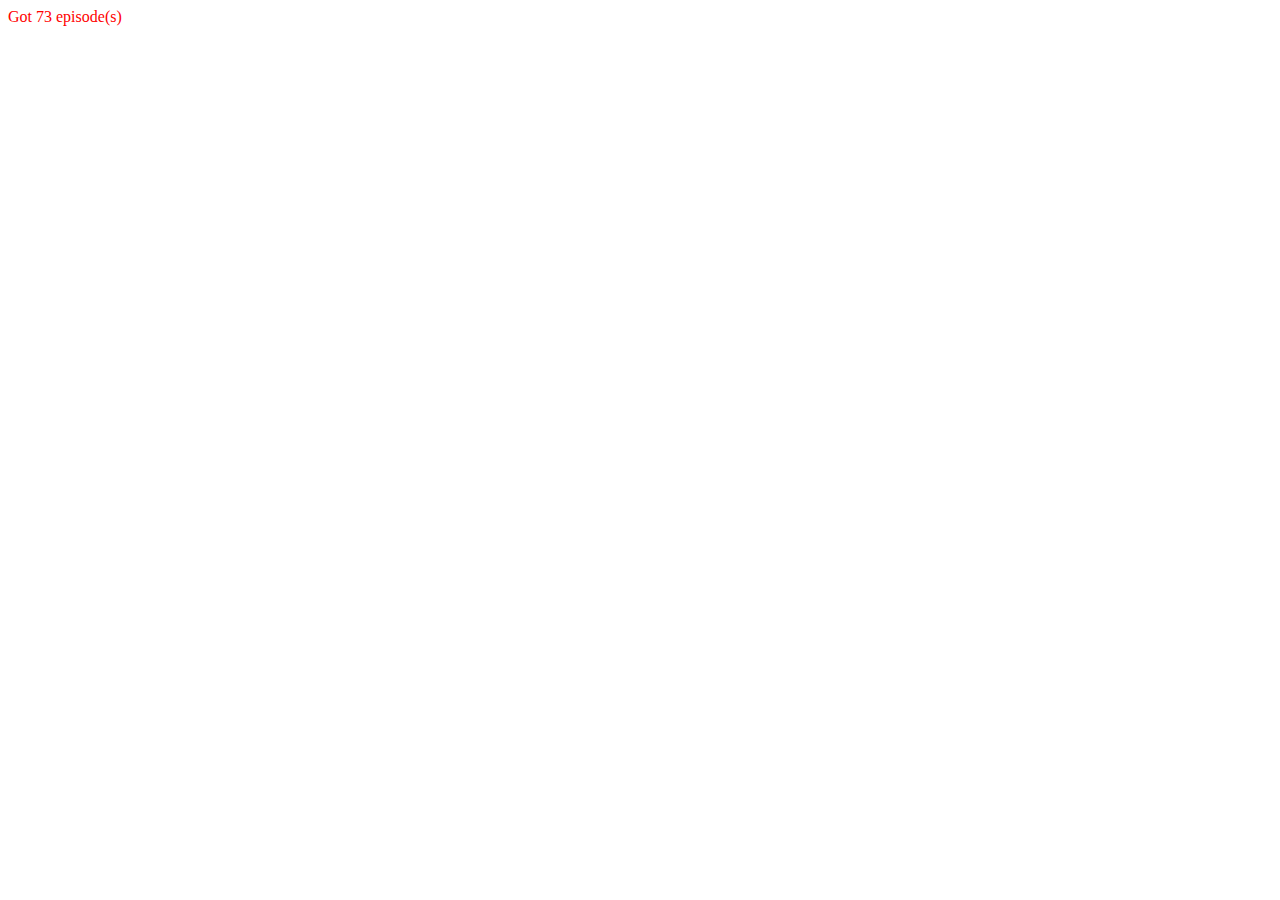
==== index.html @ edad7543 "Initial commit" ====
<!DOCTYPE html>
<html lang="en">
  <head>
    <meta charset="UTF-8" />
    <meta name="viewport" content="width=device-width, initial-scale=1.0" />
    <title>TV Show Project | My Name (My GitHub username)</title>
    <link href="style.css" rel="stylesheet" />
    <link rel="icon" href="/favicon.ico" type="image/x-icon" />
  </head>

  <body>
    <div id="root">
    </div>

    <!-- Loads a provided function called getAllEpisodes() which returns all episodes -->
    <script src="episodes.js"></script>

    <!-- Loads YOUR javascript code -->
    <script src="script.js"></script>
  </body>
</html>
---- style.css ----
#root {
  color: red;
}
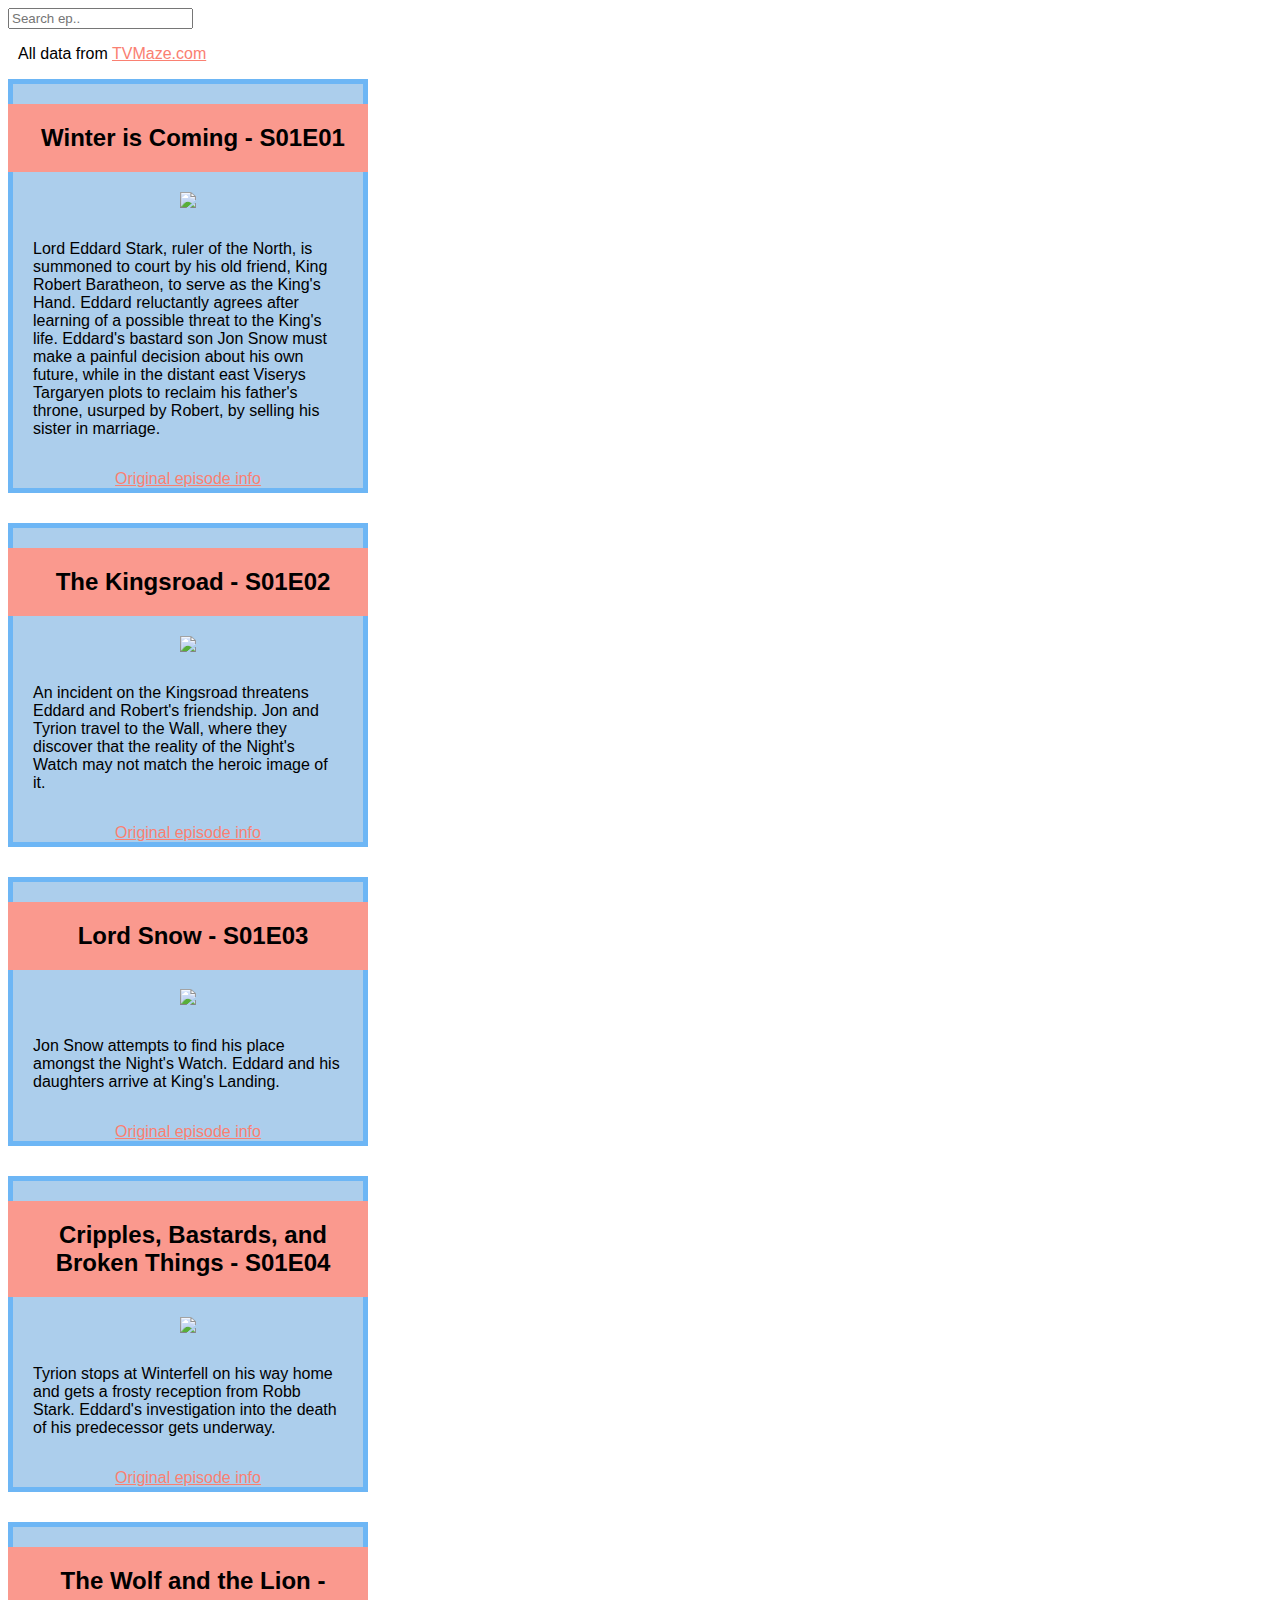
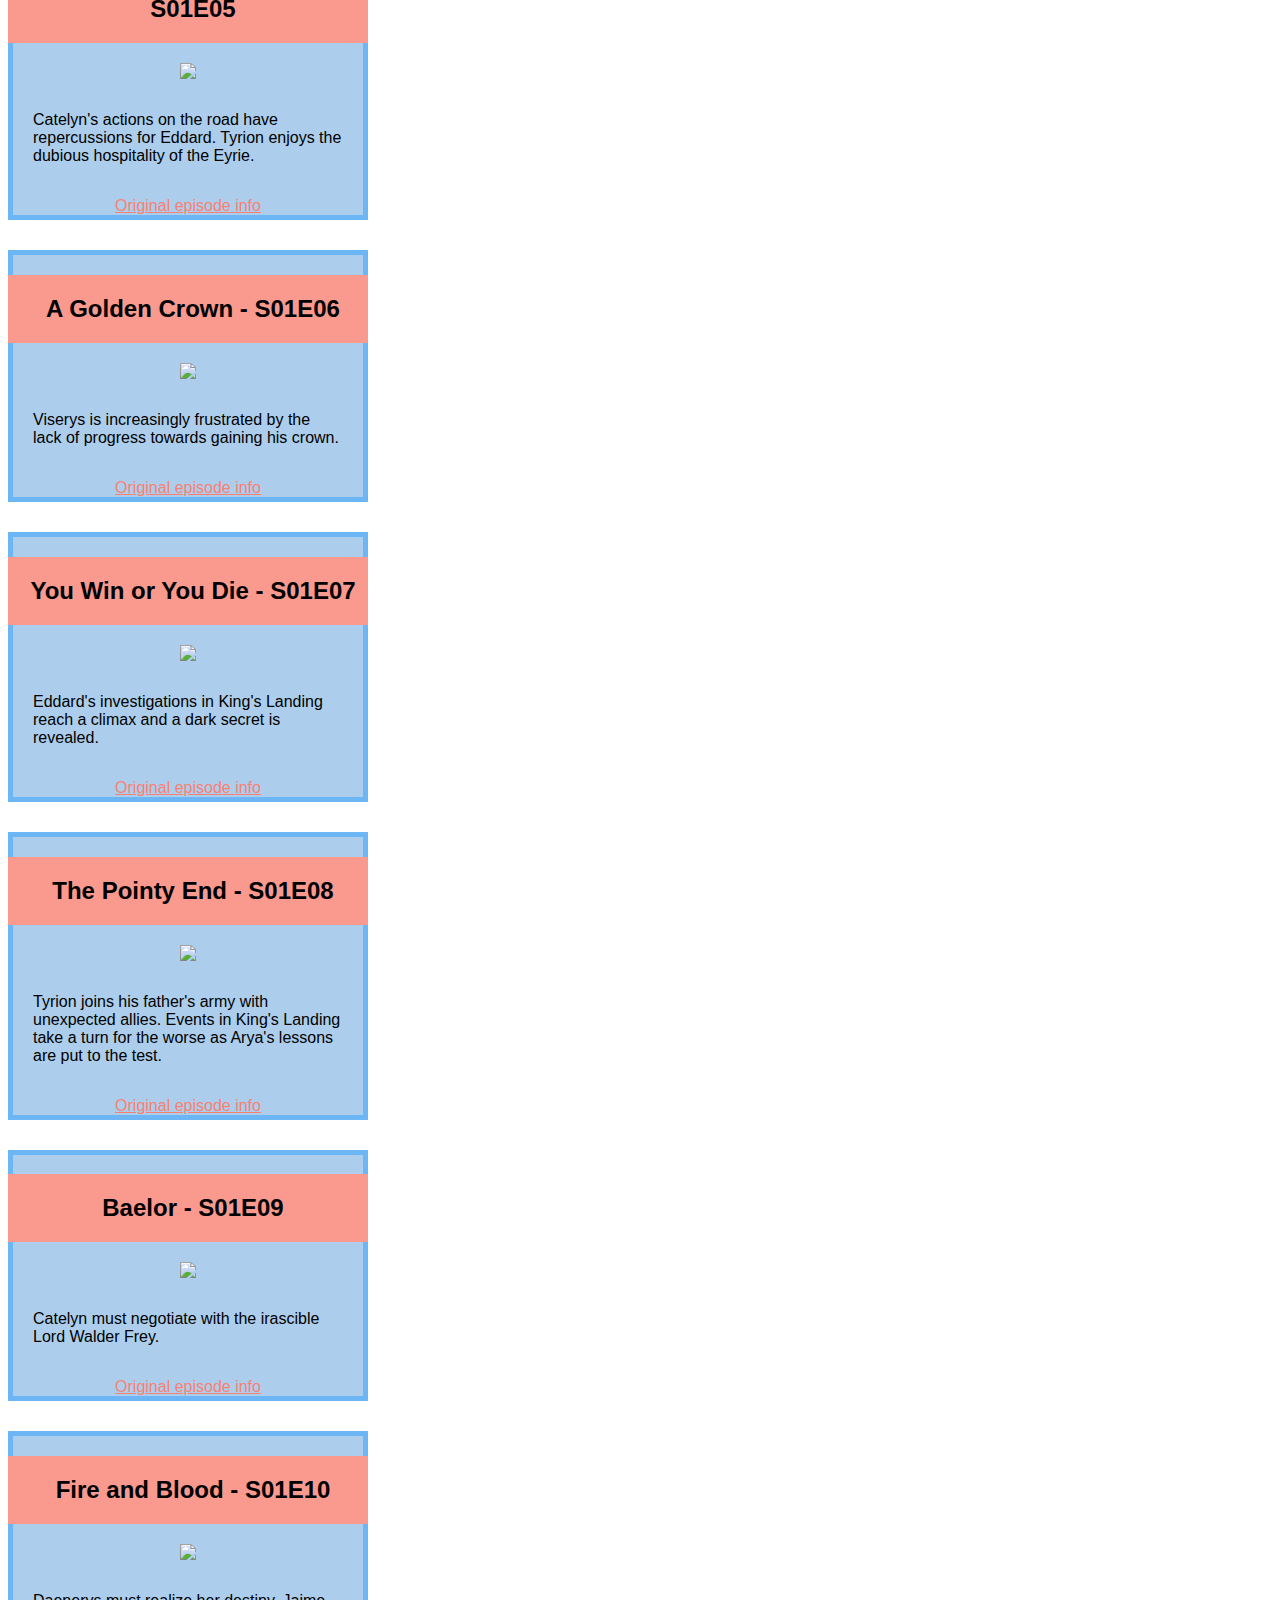
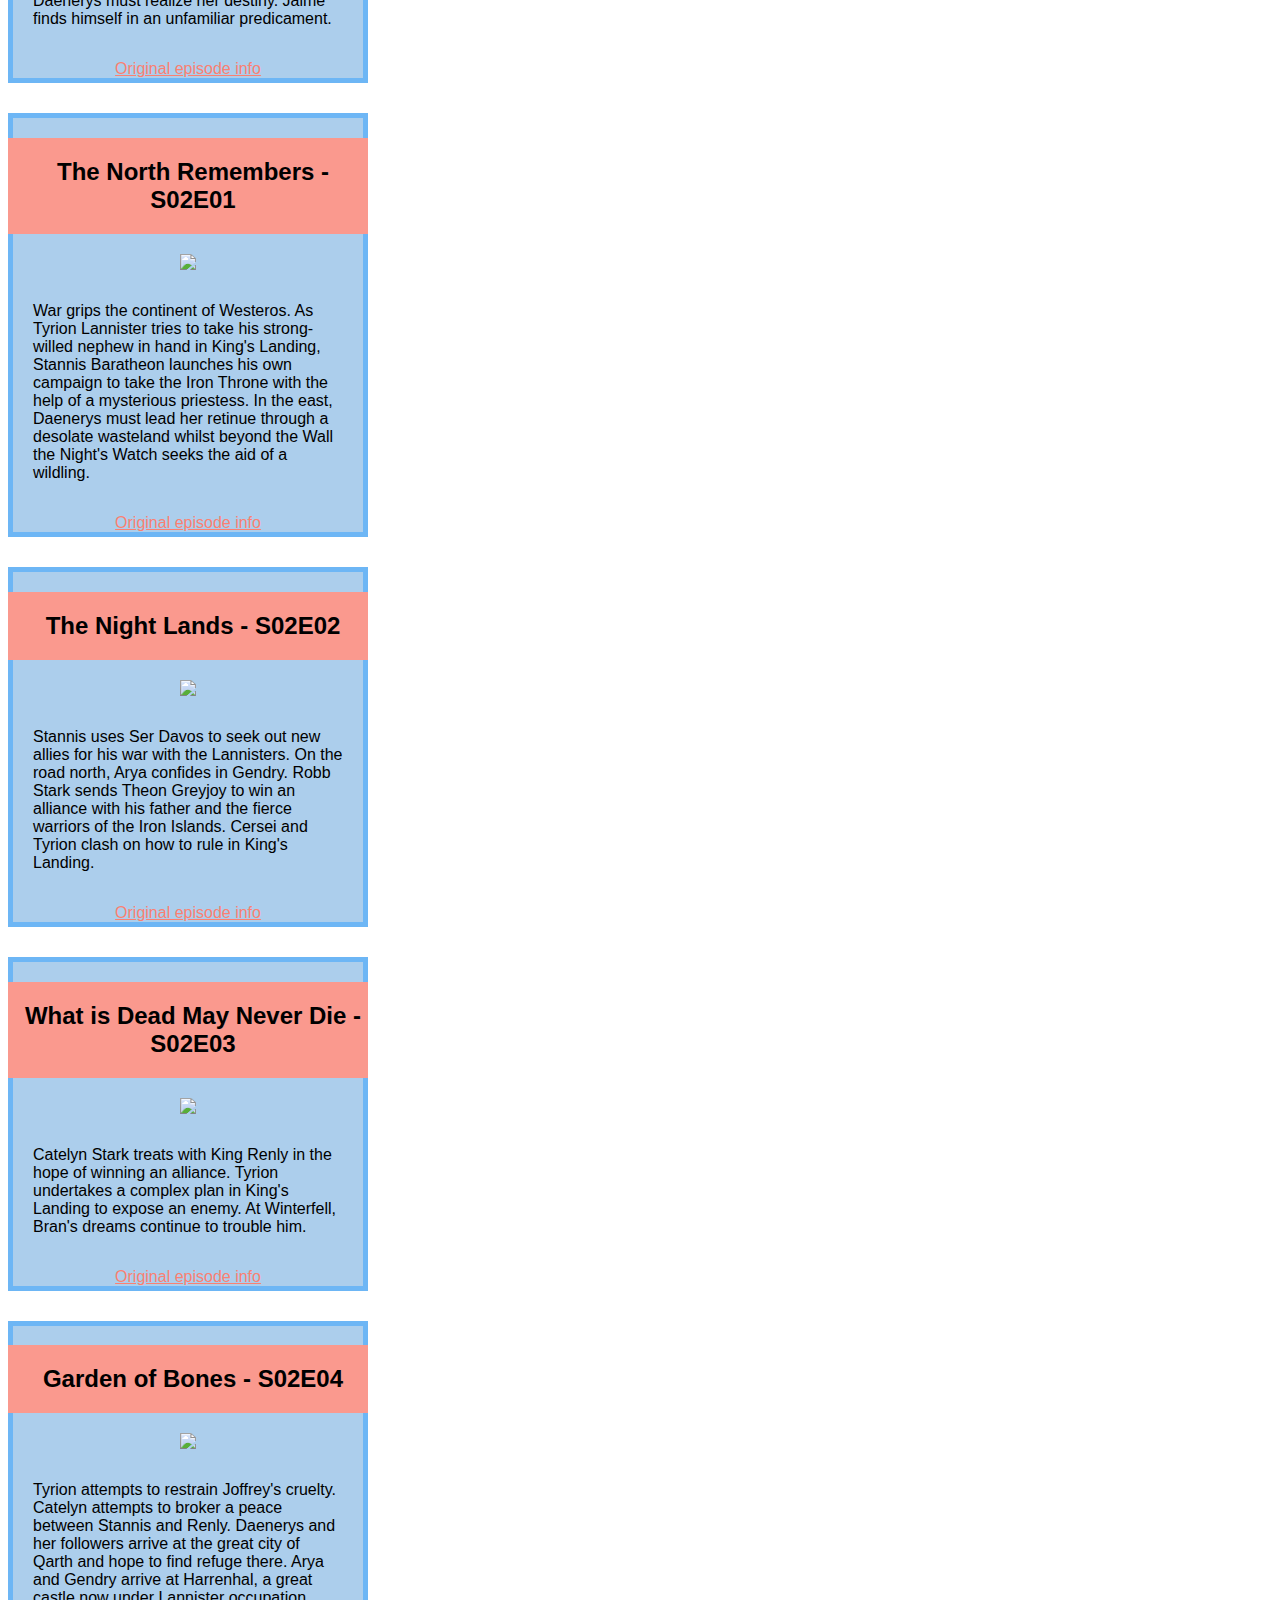
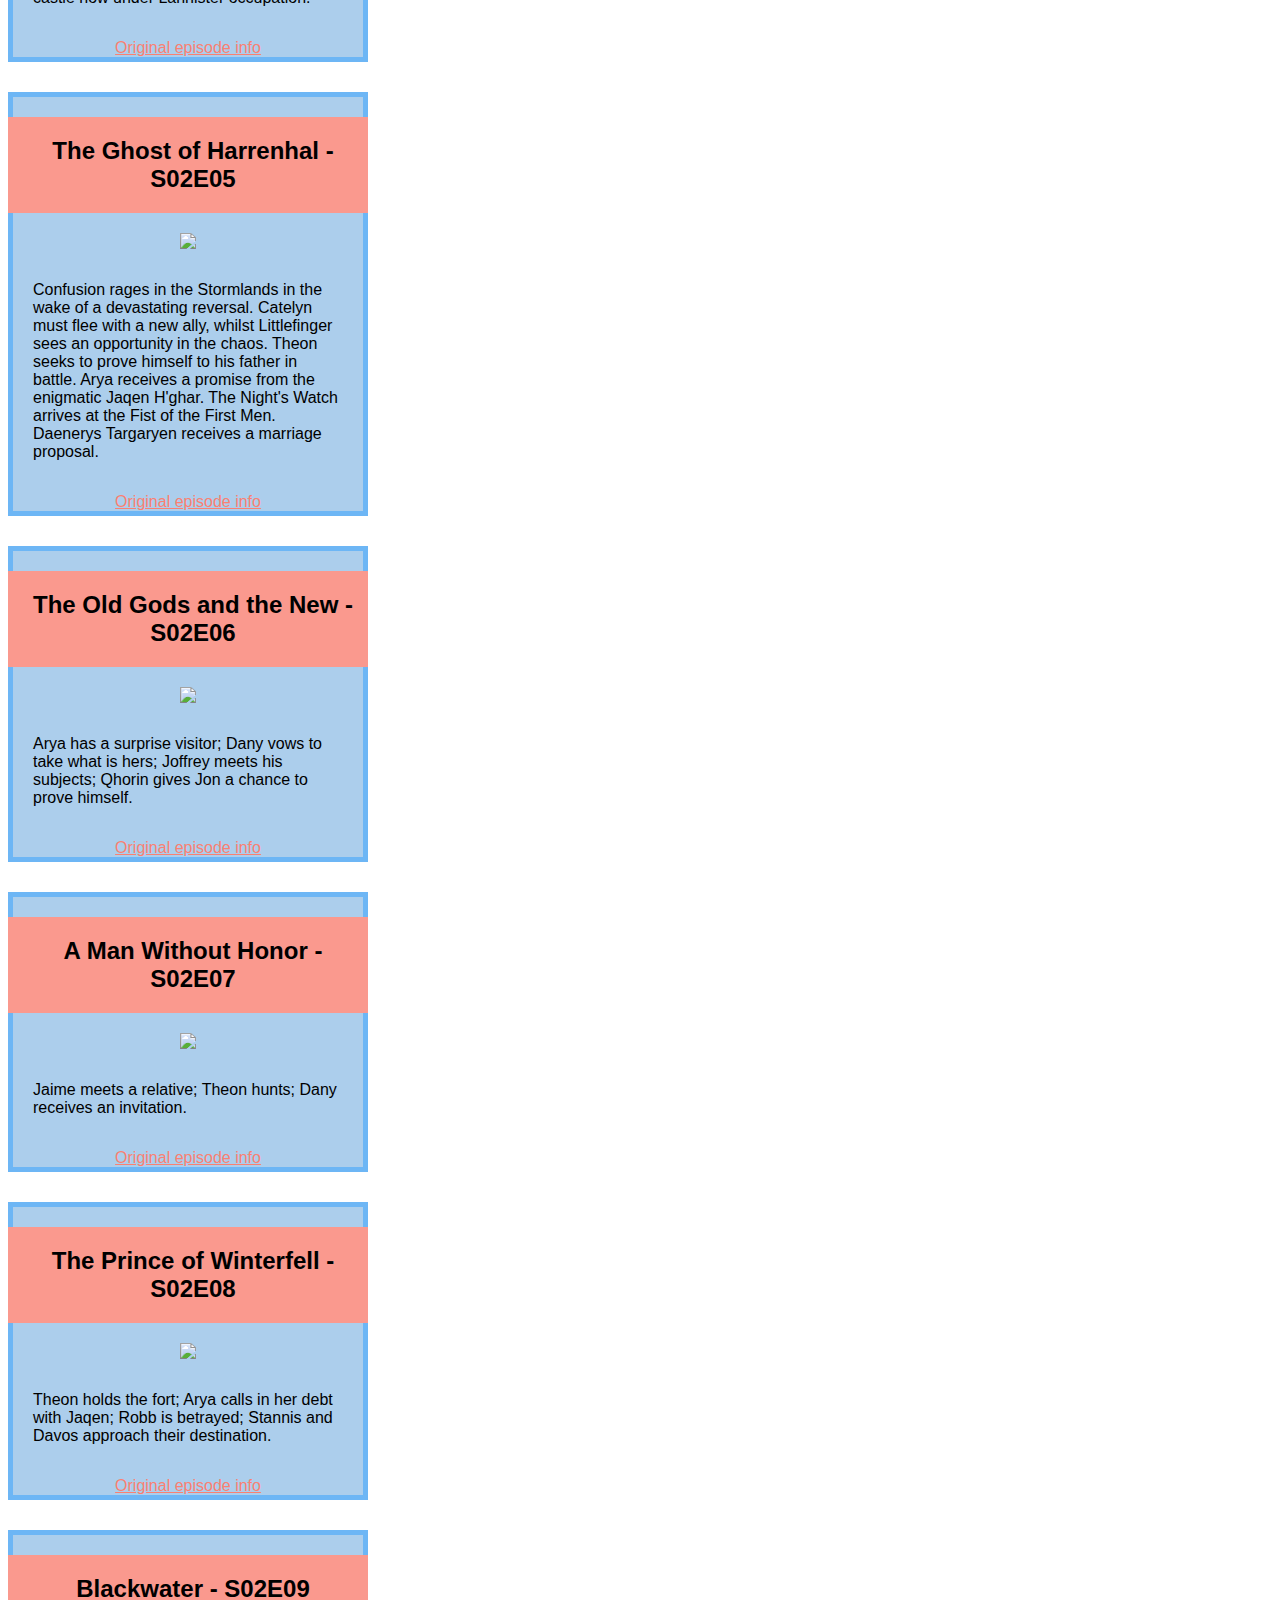
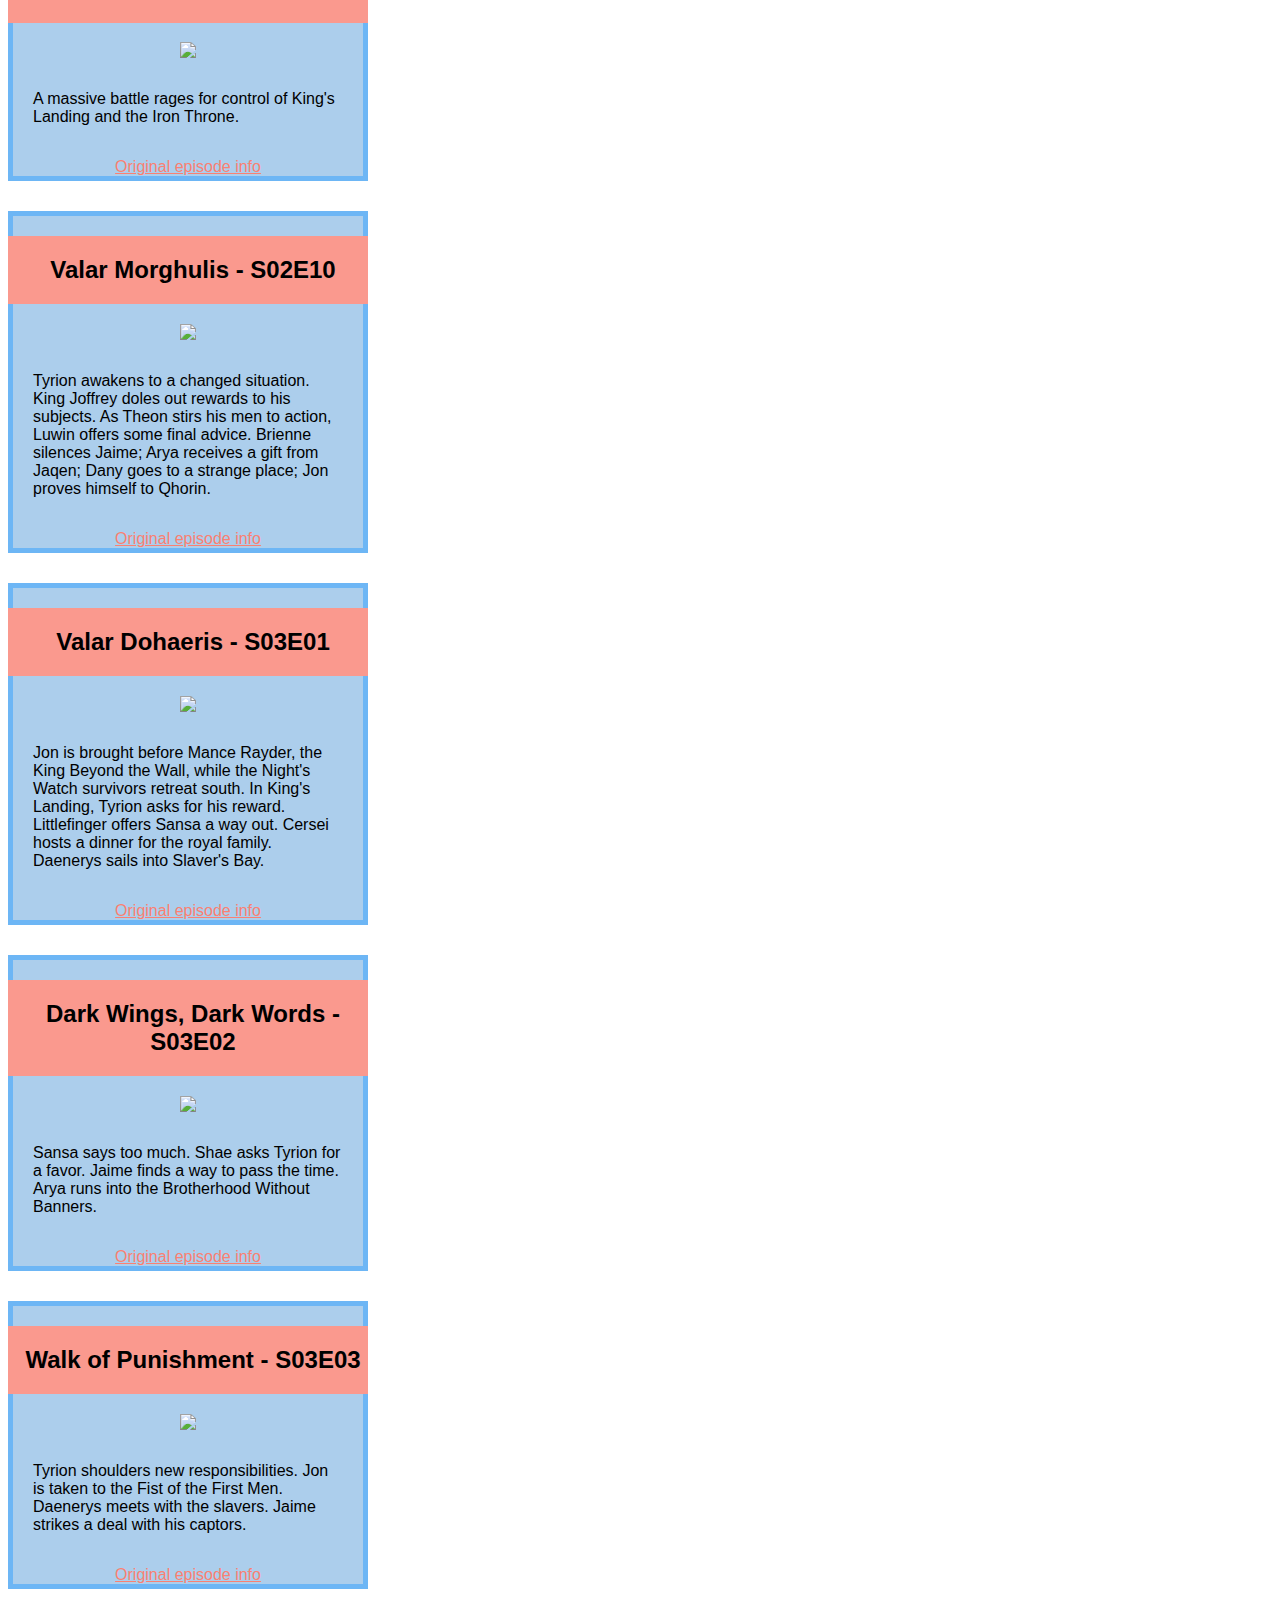
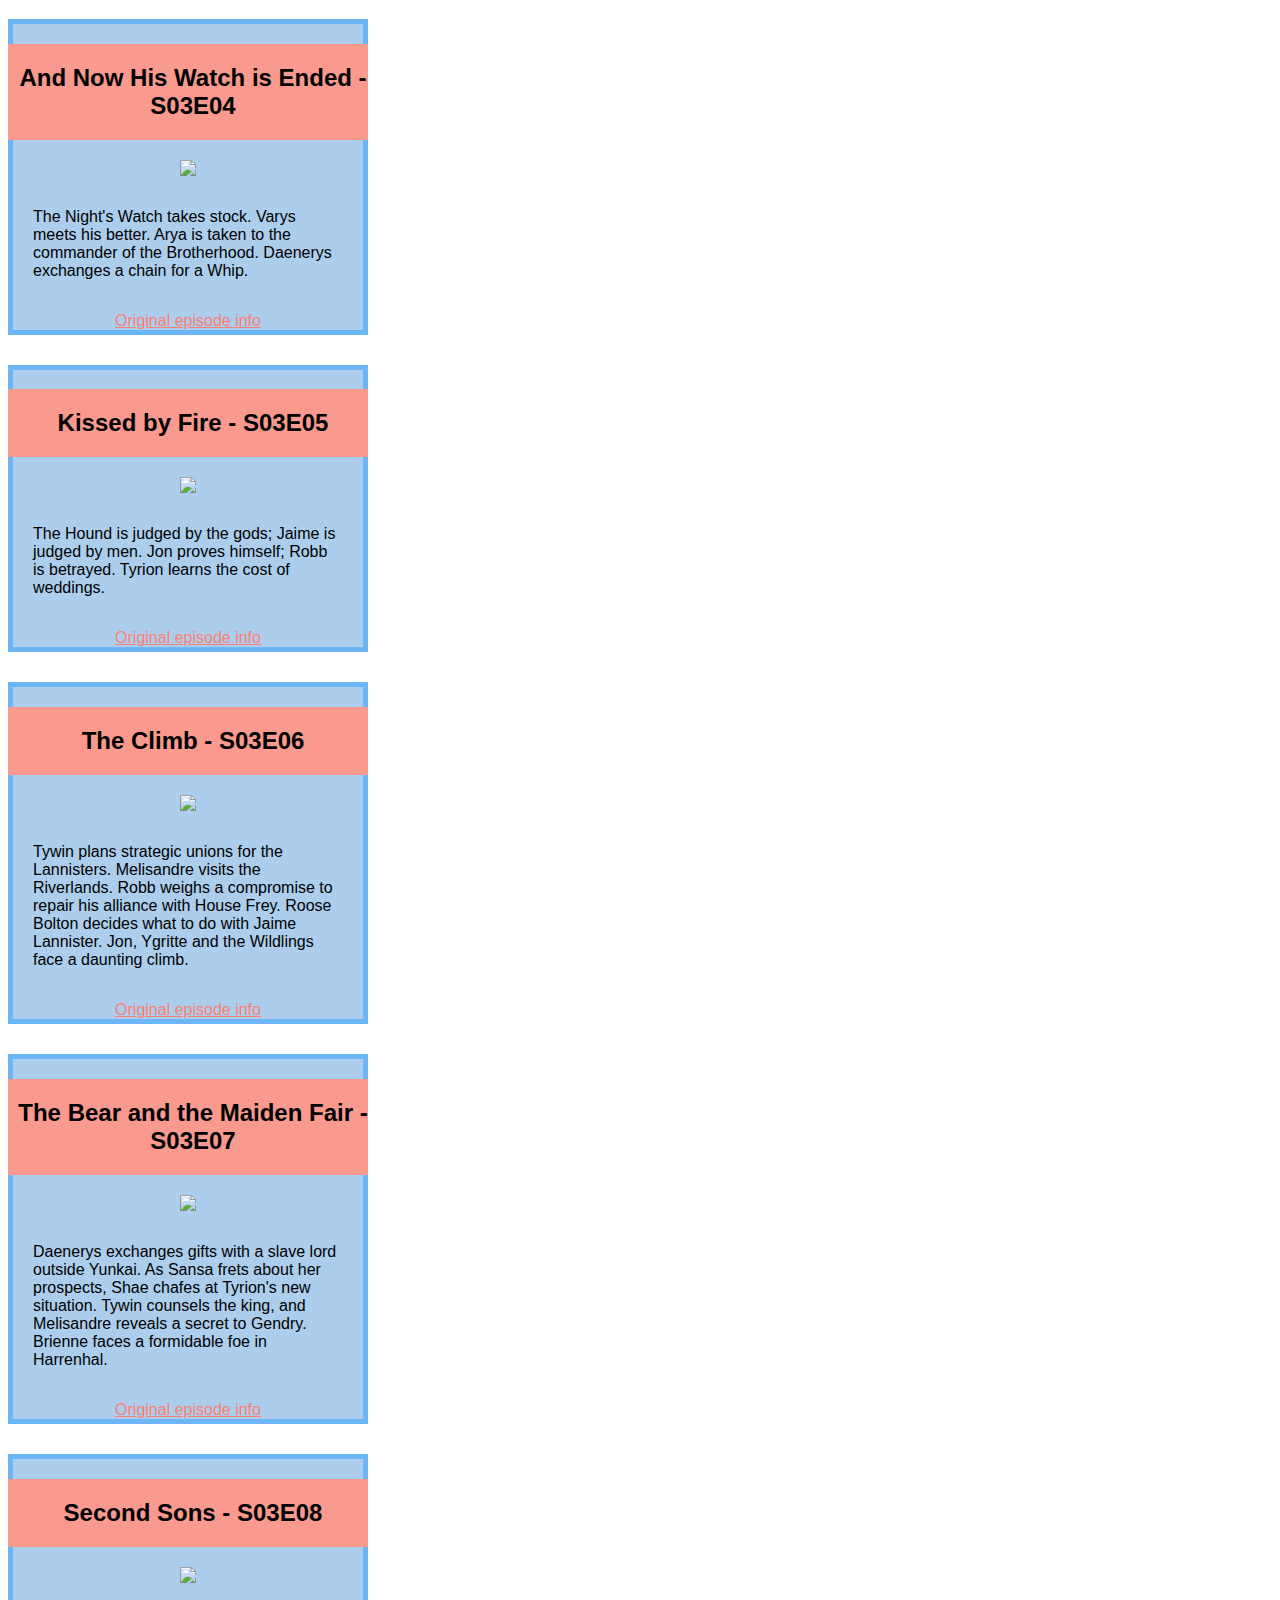
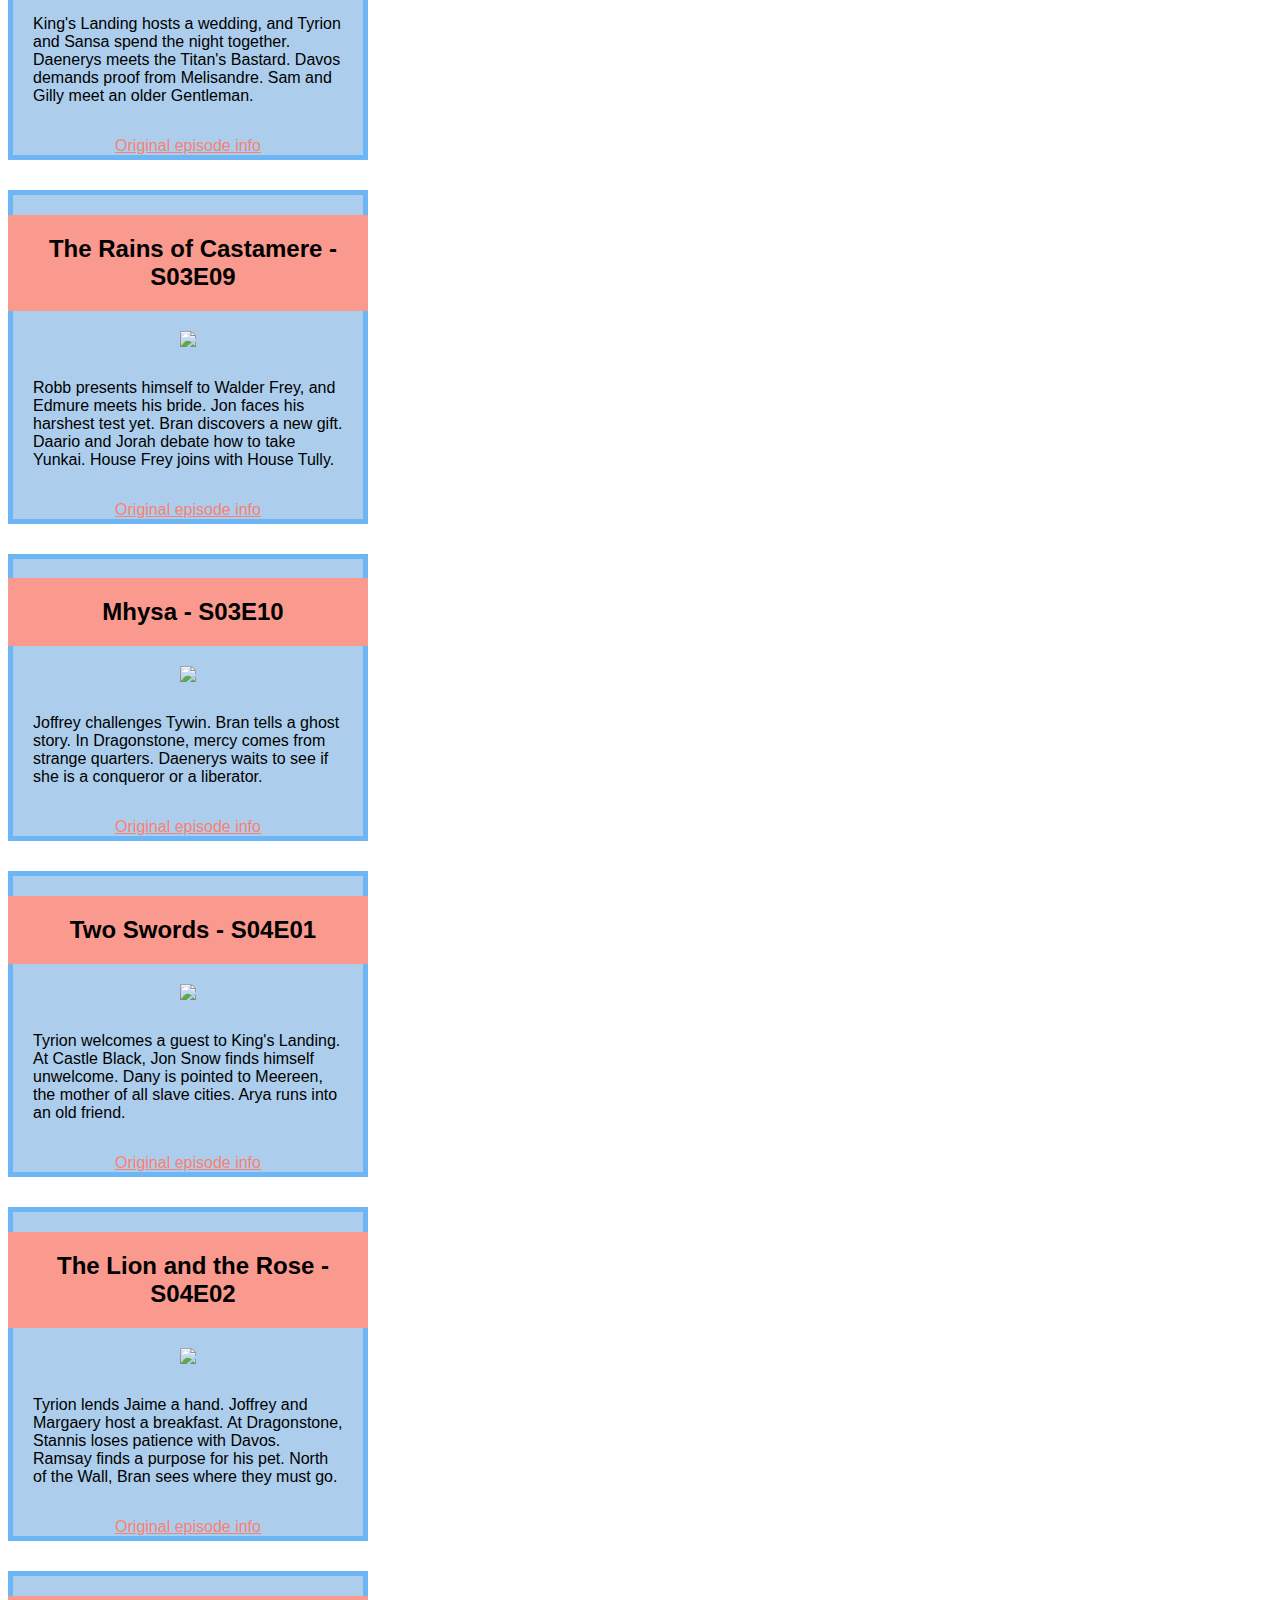
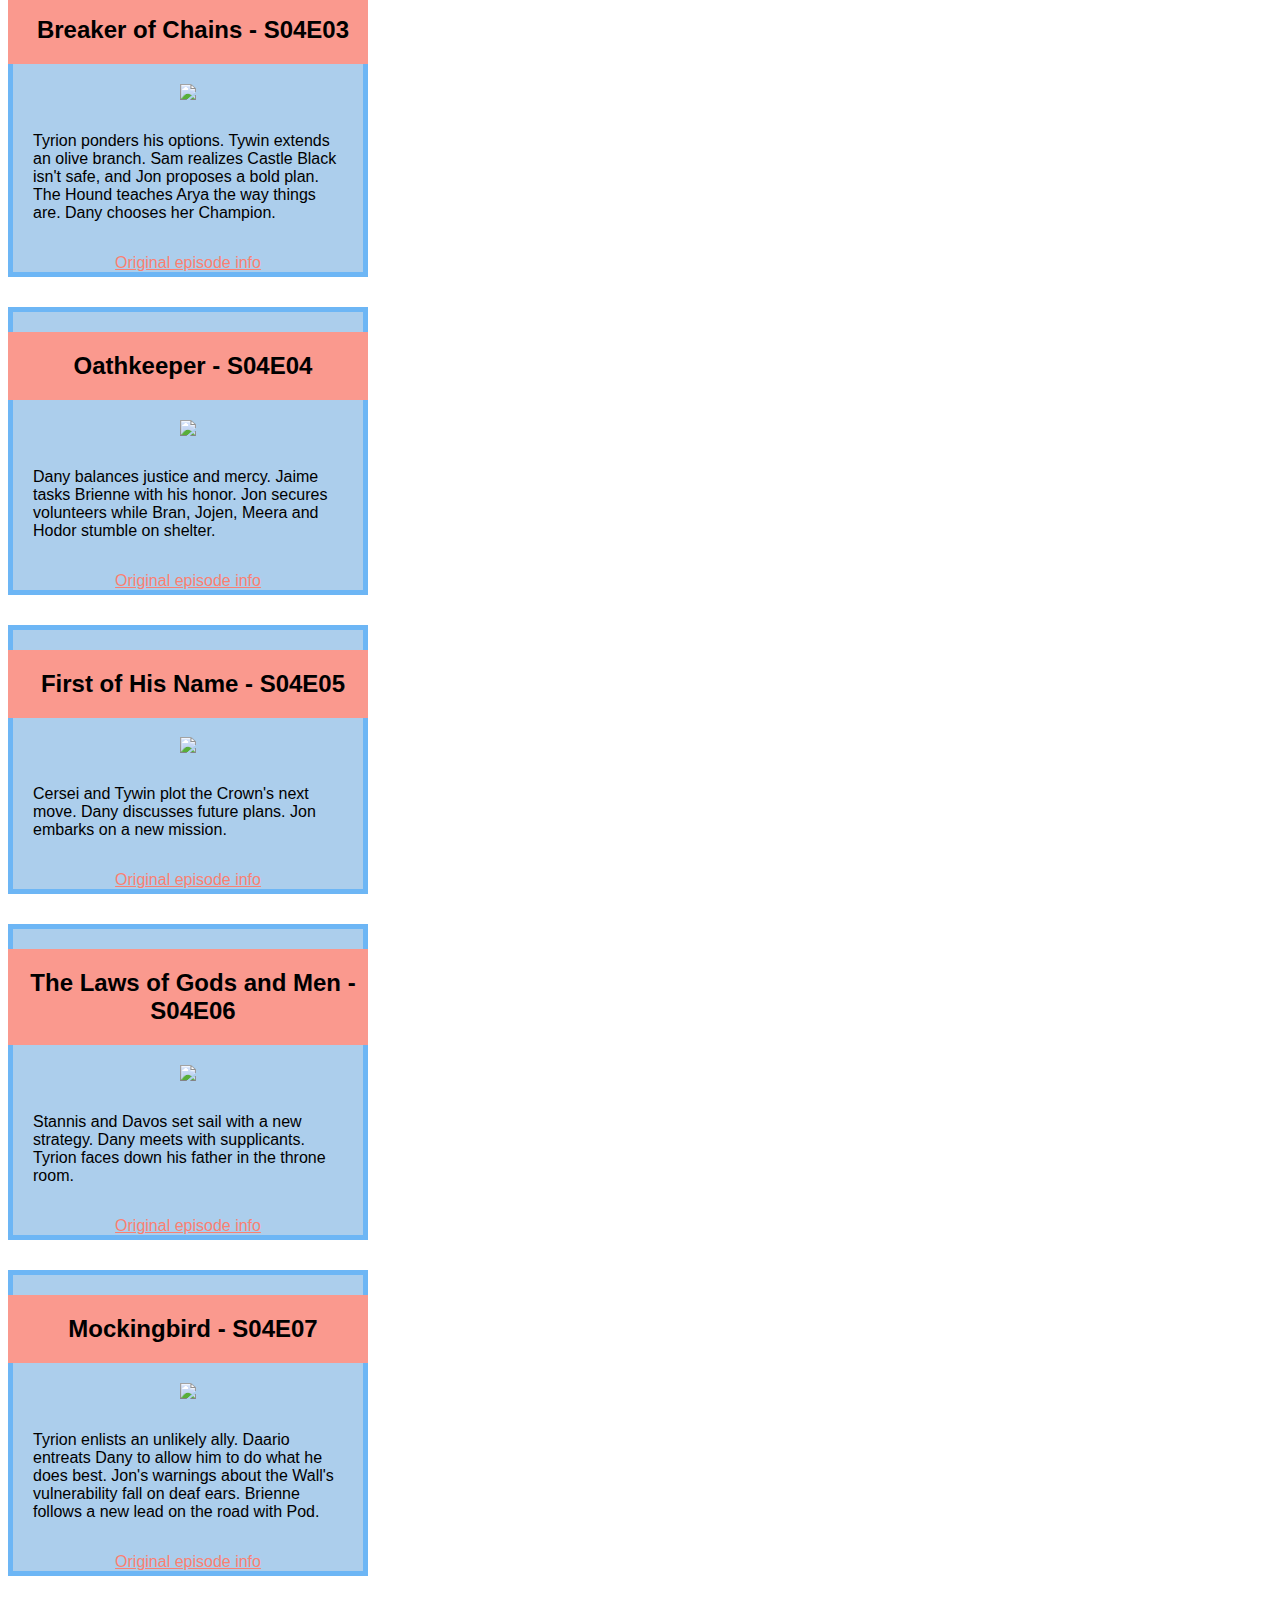
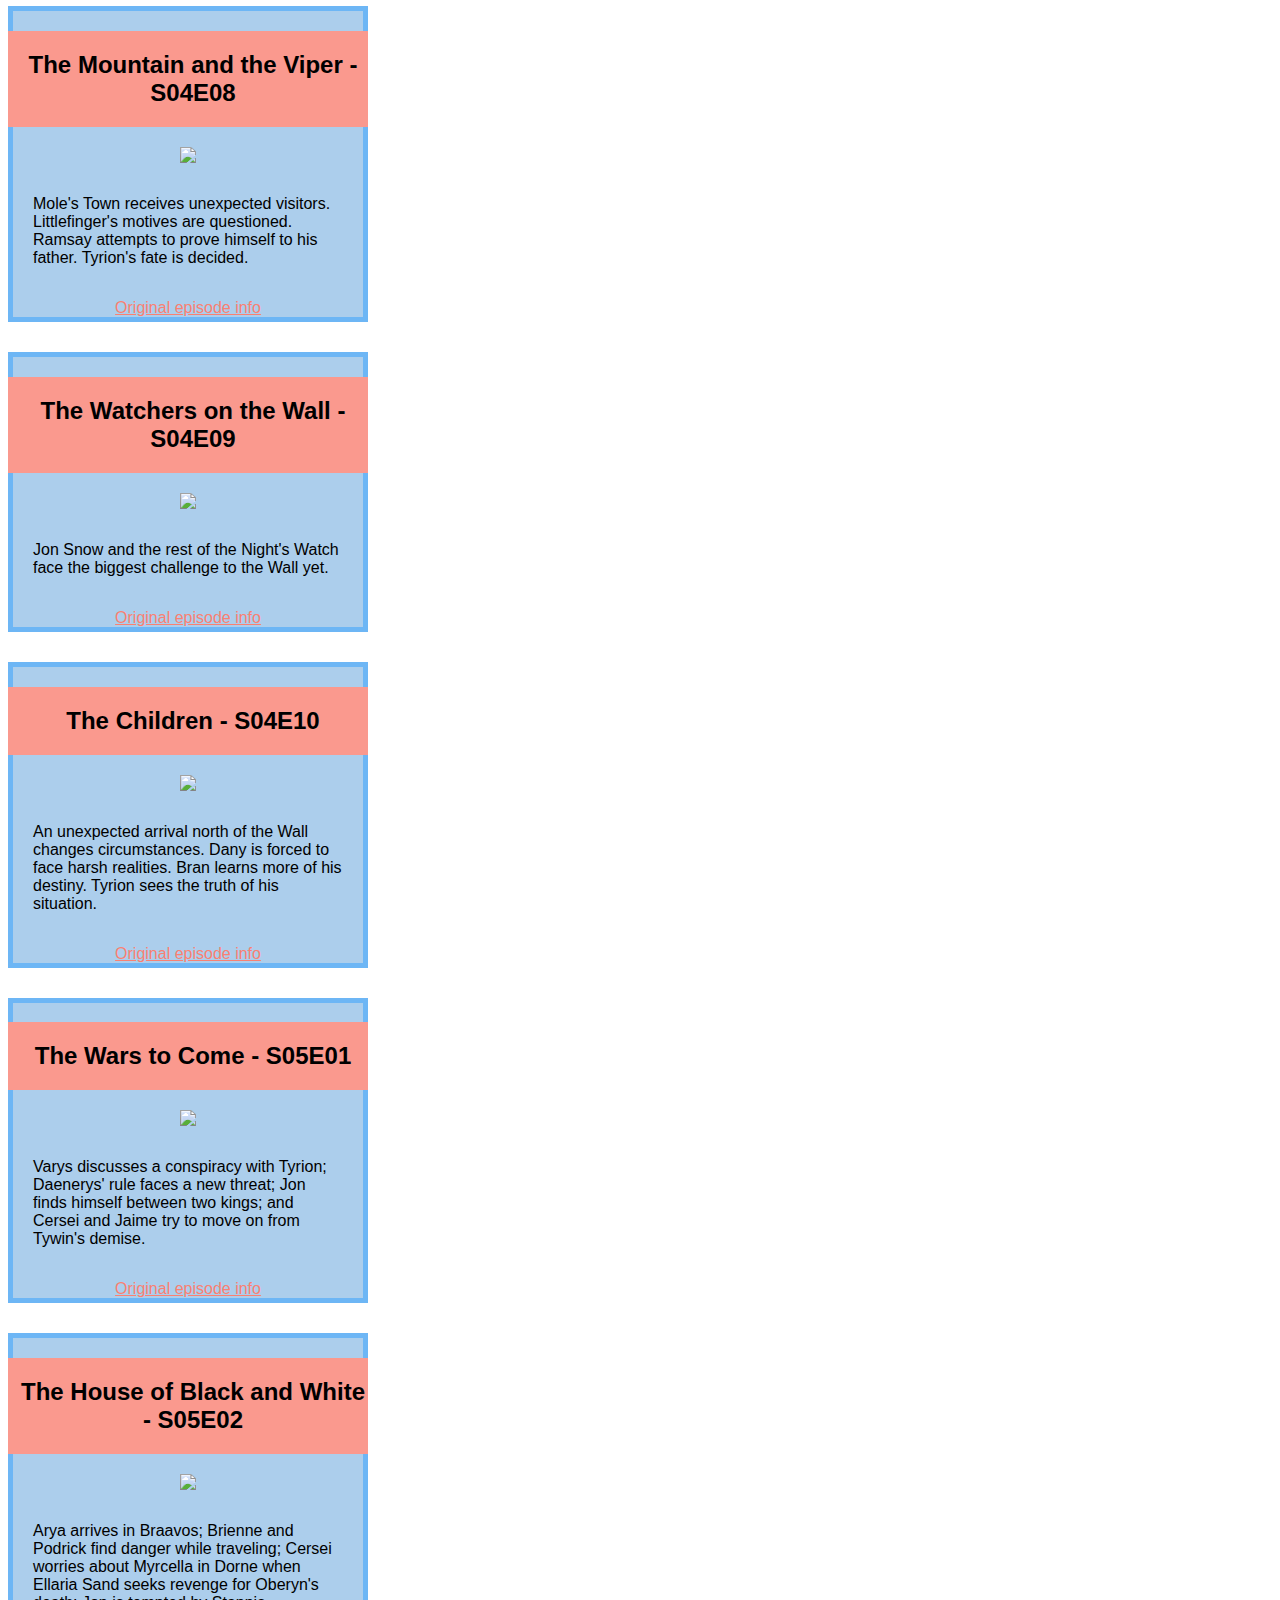
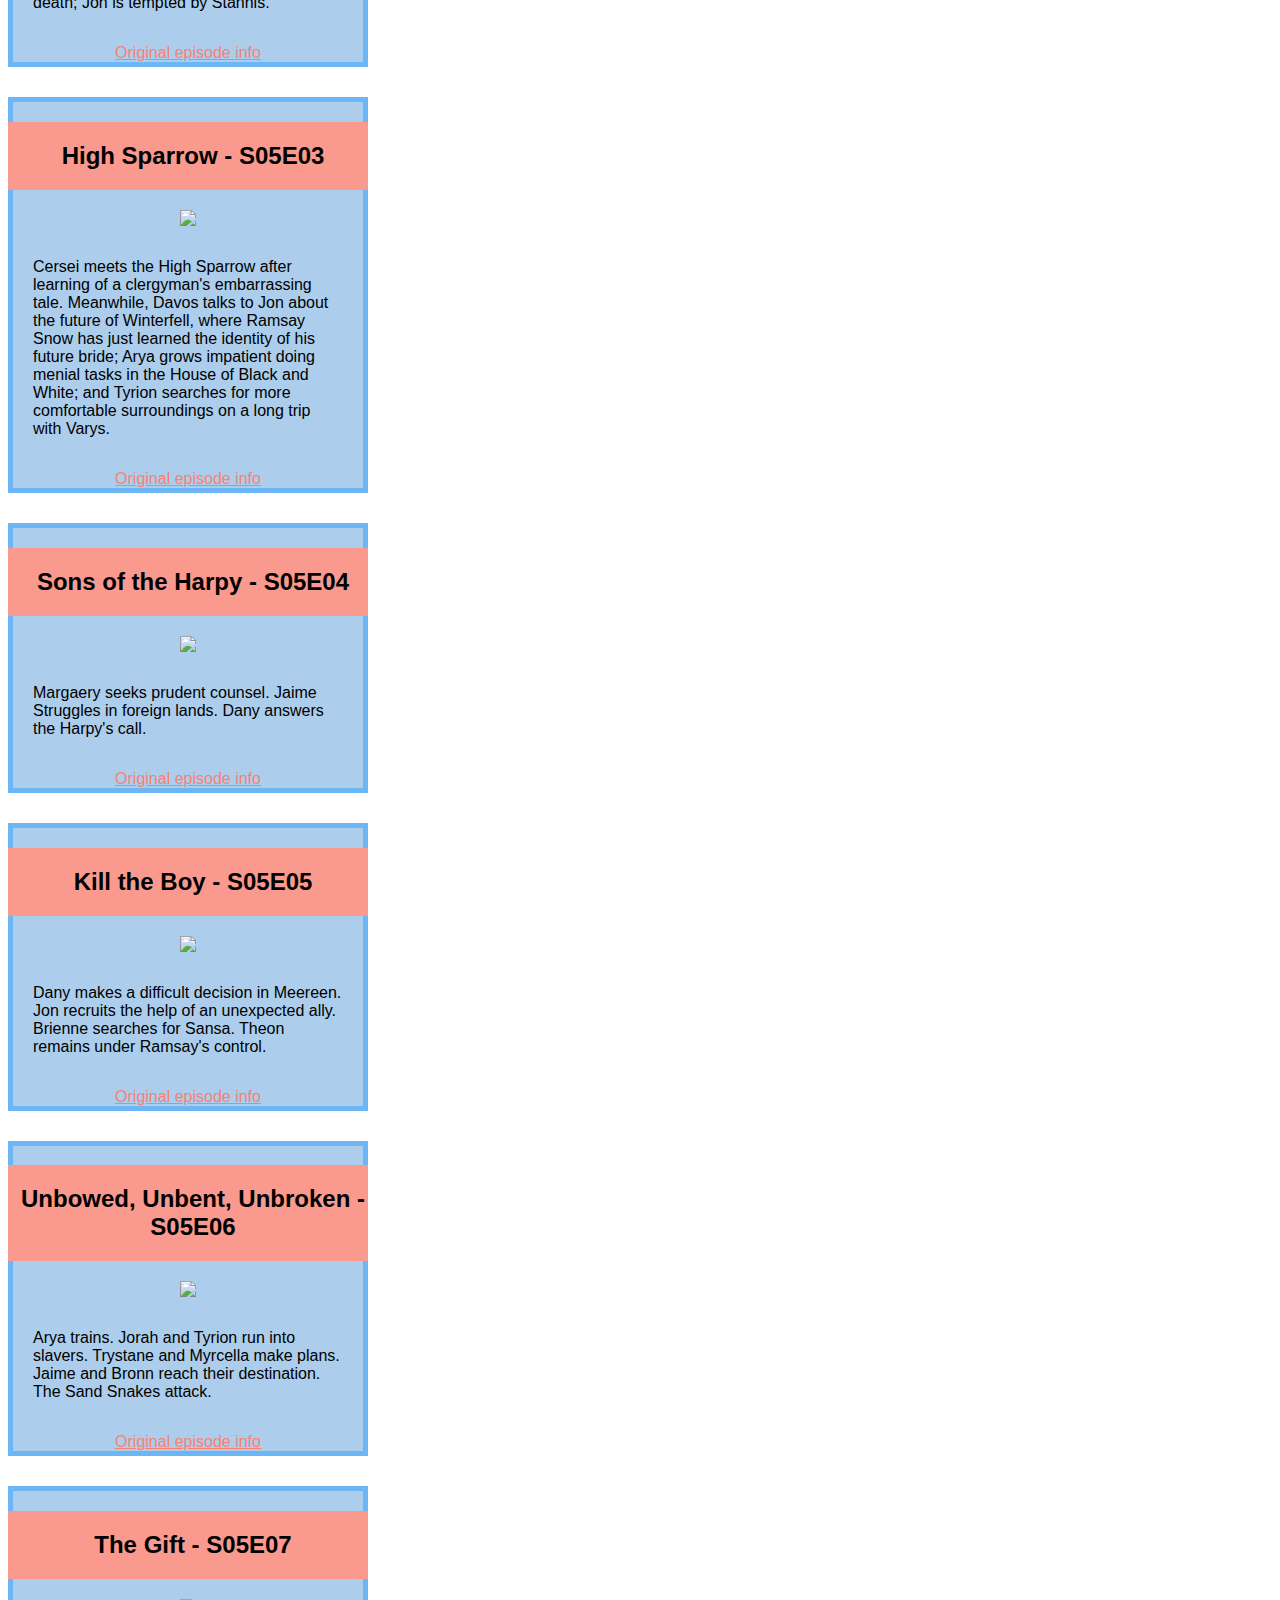
==== commit 2cbd2780: "Level 200 finished in indexCopy.html & scriptCopy.js files. Refactoring needed" ====
--- a/index.html
+++ b/index.html
@@ -3,14 +3,24 @@
   <head>
     <meta charset="UTF-8" />
     <meta name="viewport" content="width=device-width, initial-scale=1.0" />
-    <title>TV Show Project | My Name (My GitHub username)</title>
+    <title>TV Show Project | Maha Malik (maham511)</title>
     <link href="style.css" rel="stylesheet" />
     <link rel="icon" href="/favicon.ico" type="image/x-icon" />
   </head>
 
   <body>
+    <input
+      id="searchbar2"
+      onkeyup="search_ep()"
+      type="text"
+      name="search"
+      placeholder="Search ep.."
+    />
+   
     <div id="root">
     </div>
+
+    <p>All data from <a href="https://tvmaze.com/" target="_blank" rel="noopener noreferrer">TVMaze.com</a></p>
 
     <!-- Loads a provided function called getAllEpisodes() which returns all episodes -->
     <script src="episodes.js"></script>
--- a/style.css
+++ b/style.css
@@ -1,3 +1,41 @@
+
+
+body{
+  font-family: Arial, Helvetica, sans-serif;
+}
+
+
 #root {
-  color: red;
+  display: flex;
+  flex-wrap: wrap;
+justify-content: space-evenly;}
+
+.episode {
+  display: flex;
+  flex-direction: column;
+  align-items: center;
+  width: 350px;
+    border: 5px solid #6db6f5;
+    background-color: #acceec;
+    margin: 10px 0px 30px 0px;
+  /* display: none; //remove */
+
 }
+
+h2{
+  /* border: 1px solid #2d2d28; */
+  background-color:rgb(250, 153, 142);
+    width: inherit;
+    /* height: 29px; */
+    /* margin: auto; */
+    text-align: center;
+    padding: 20px 0px 20px 10px;
+}
+
+p{
+  padding: 0px 10px 0px 10px;
+}
+
+a{
+  color: salmon;
+}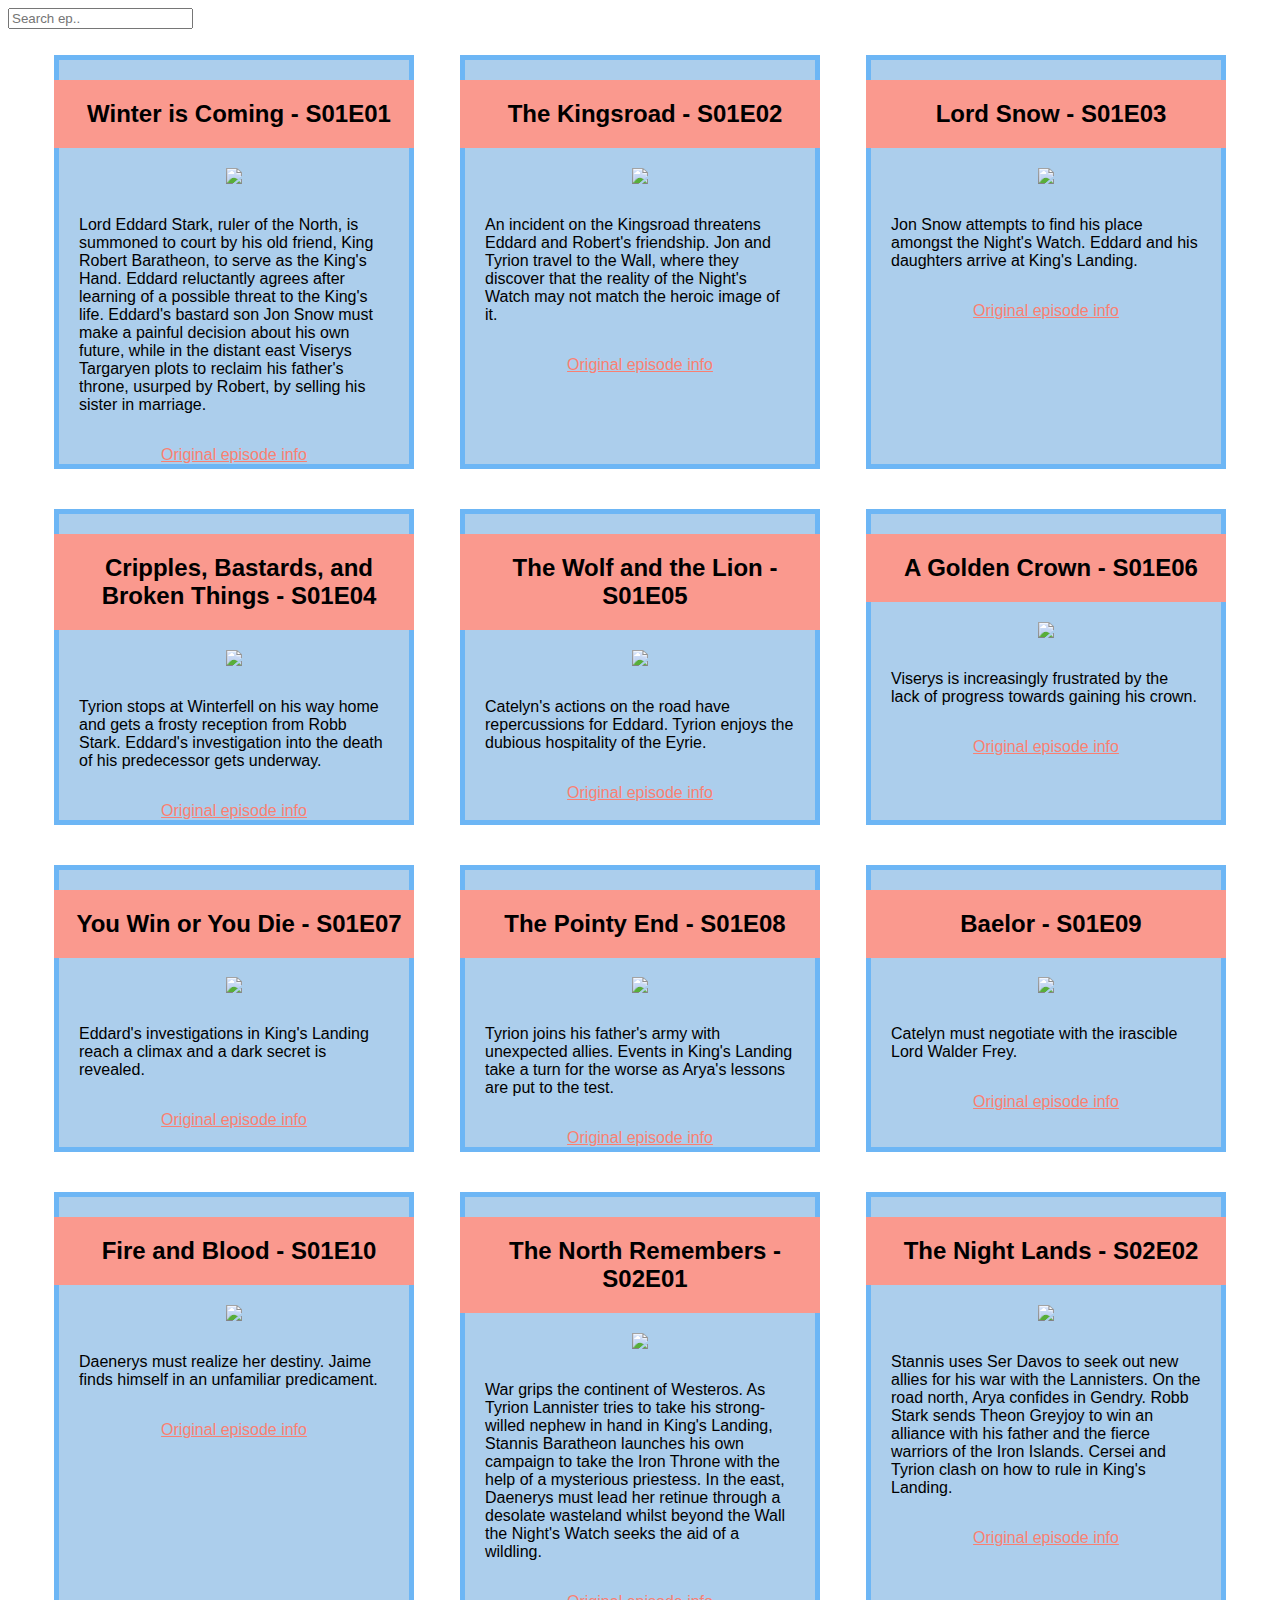
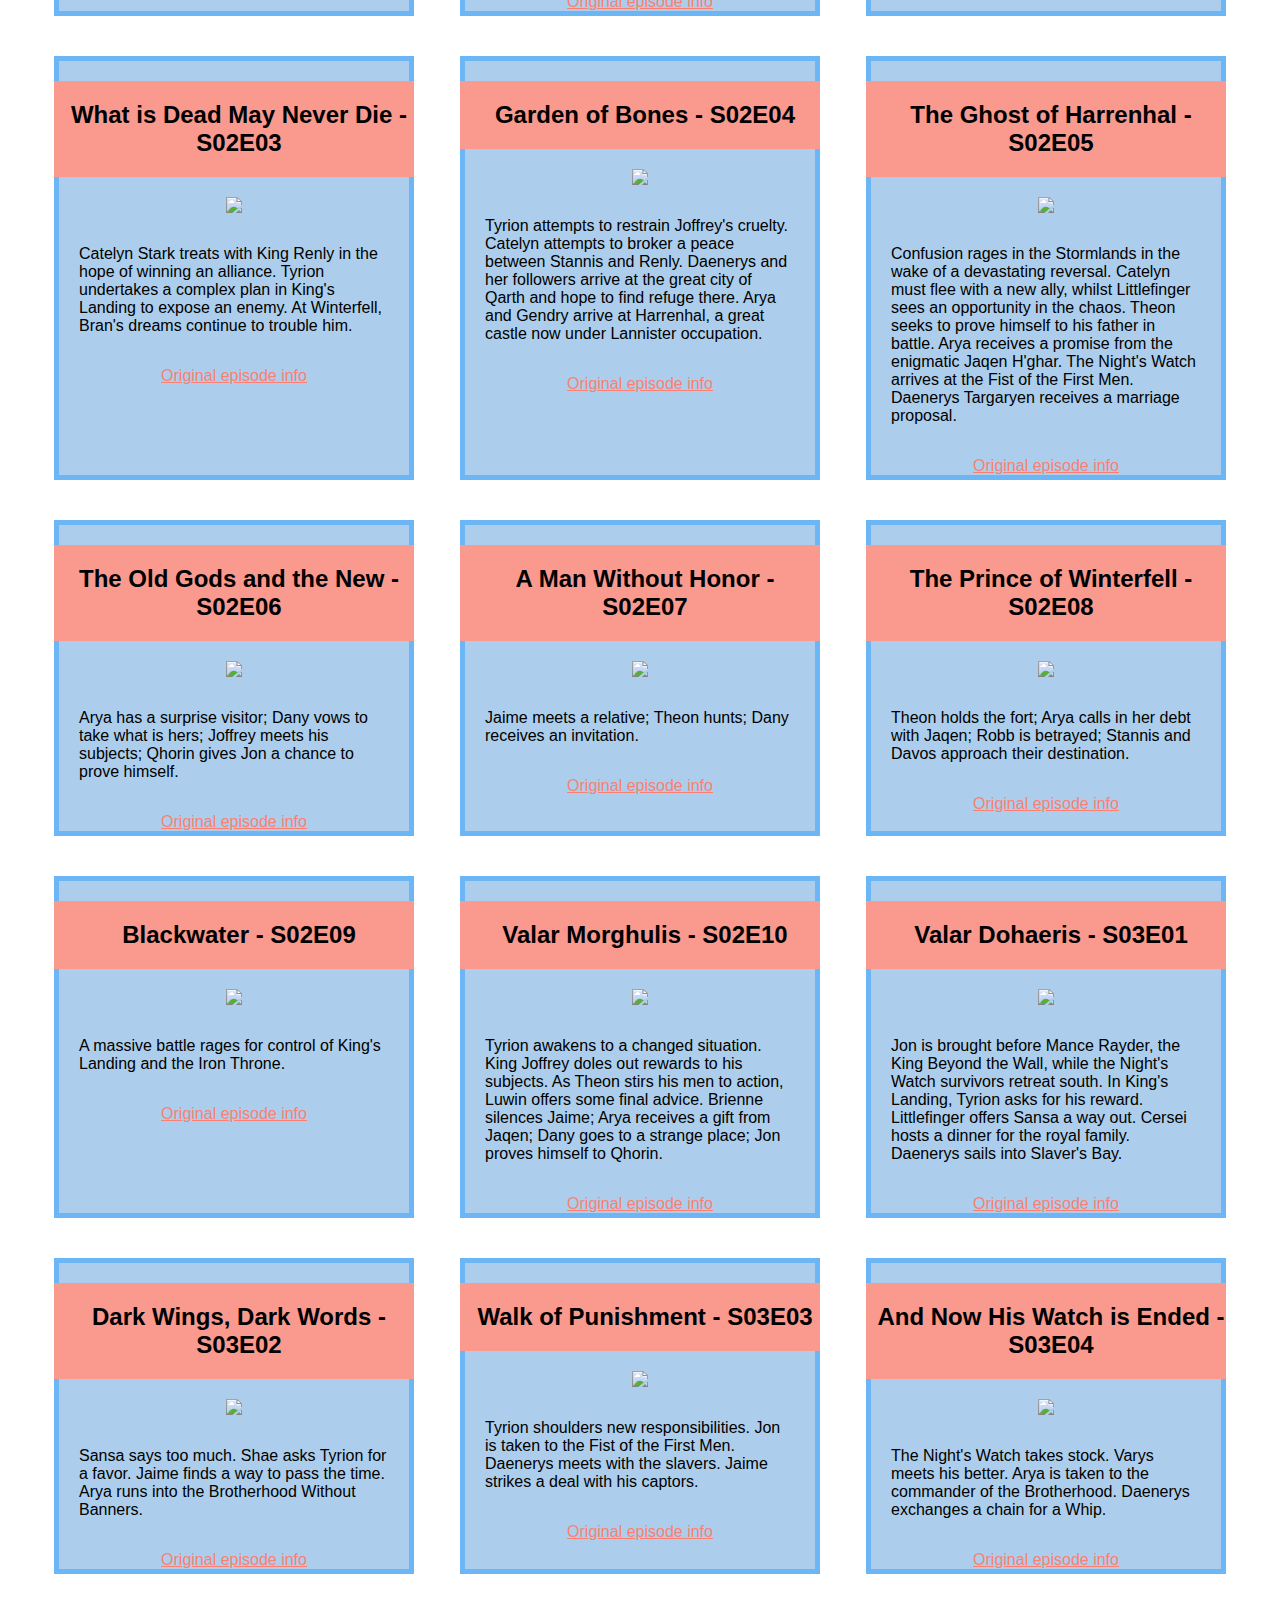
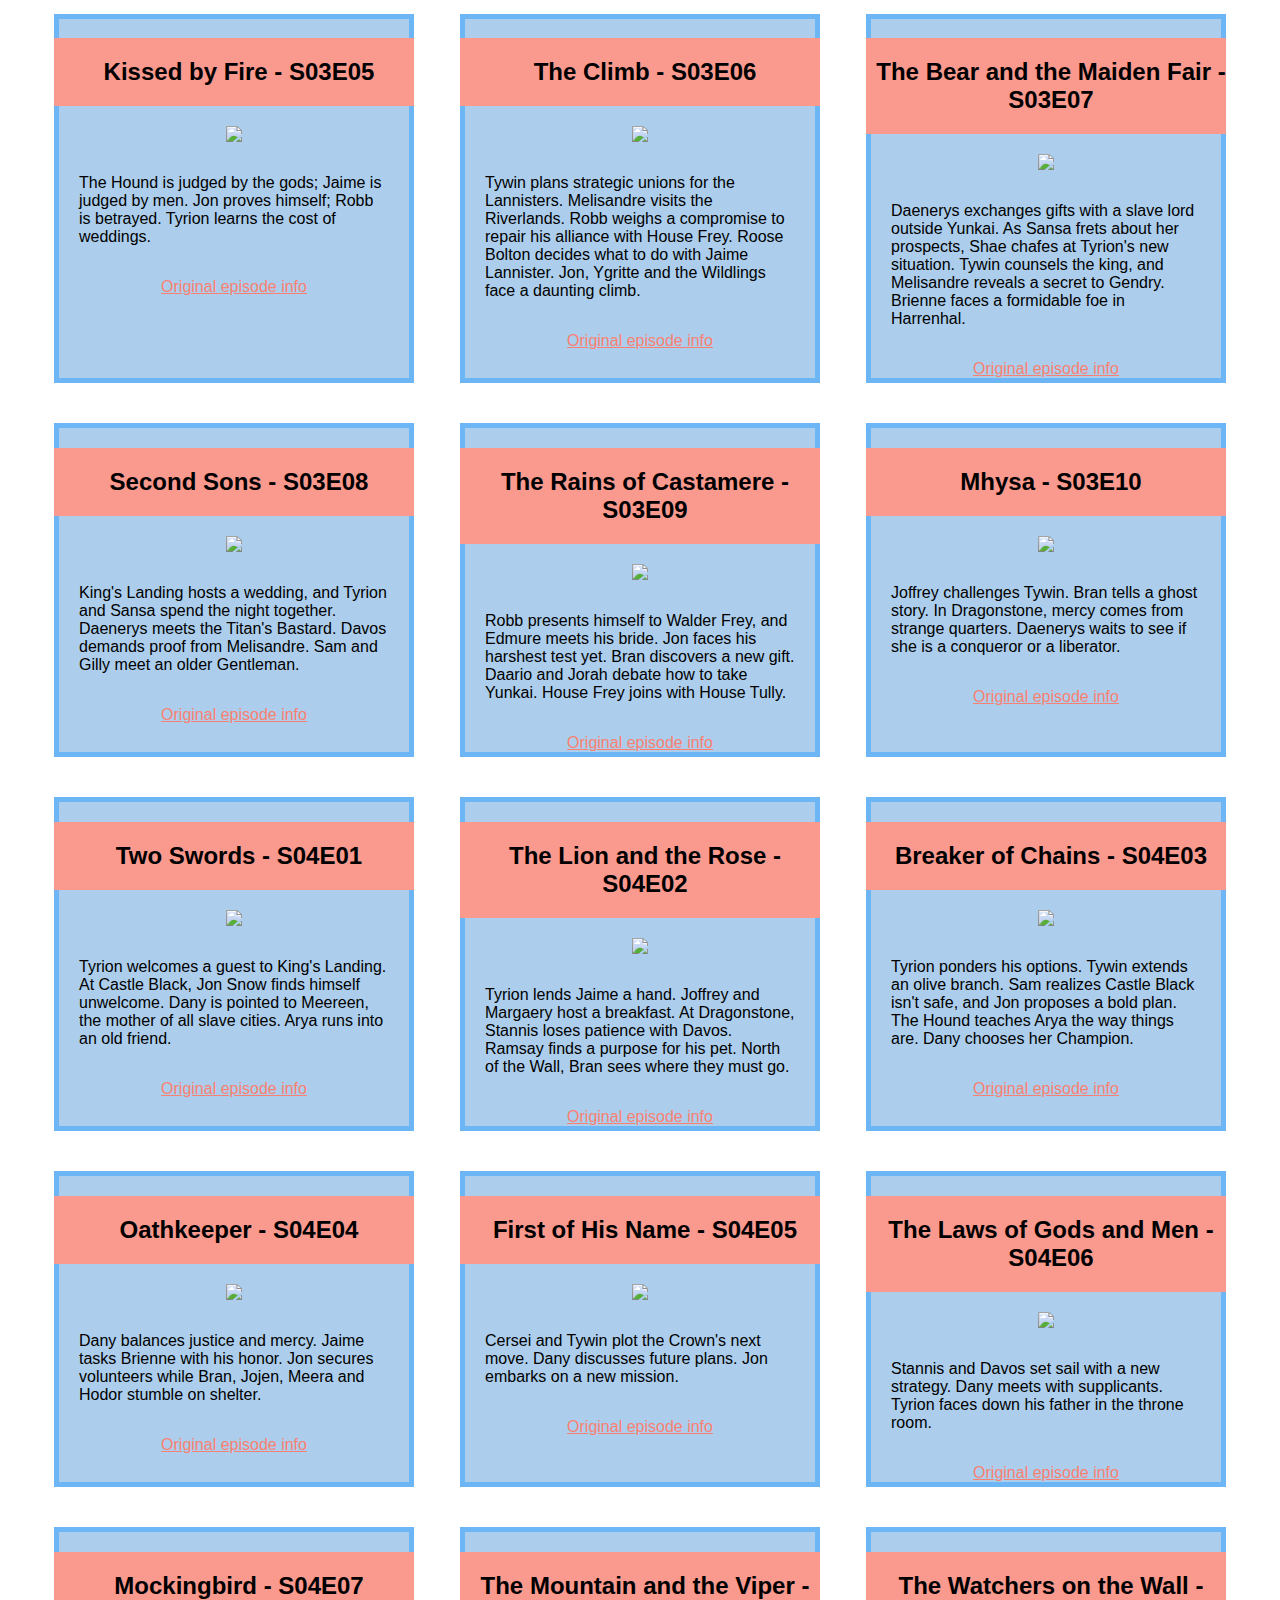
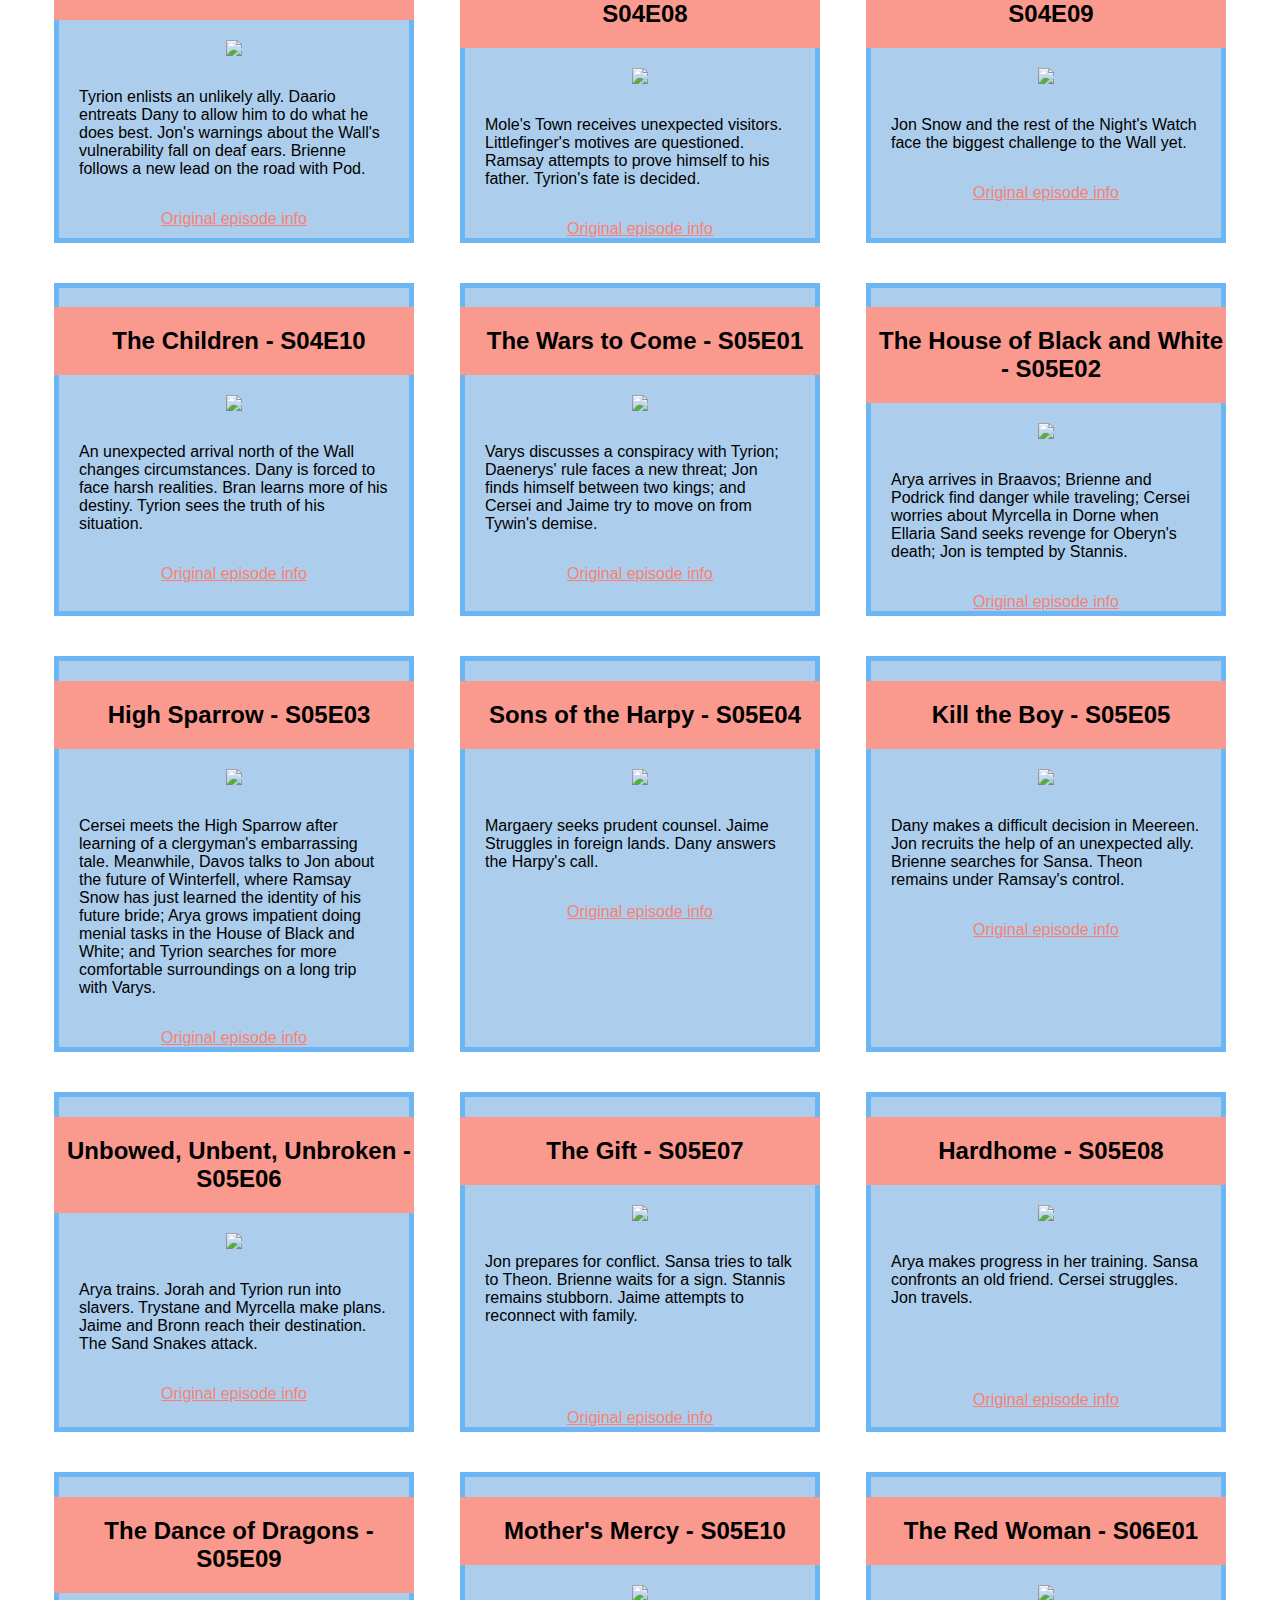
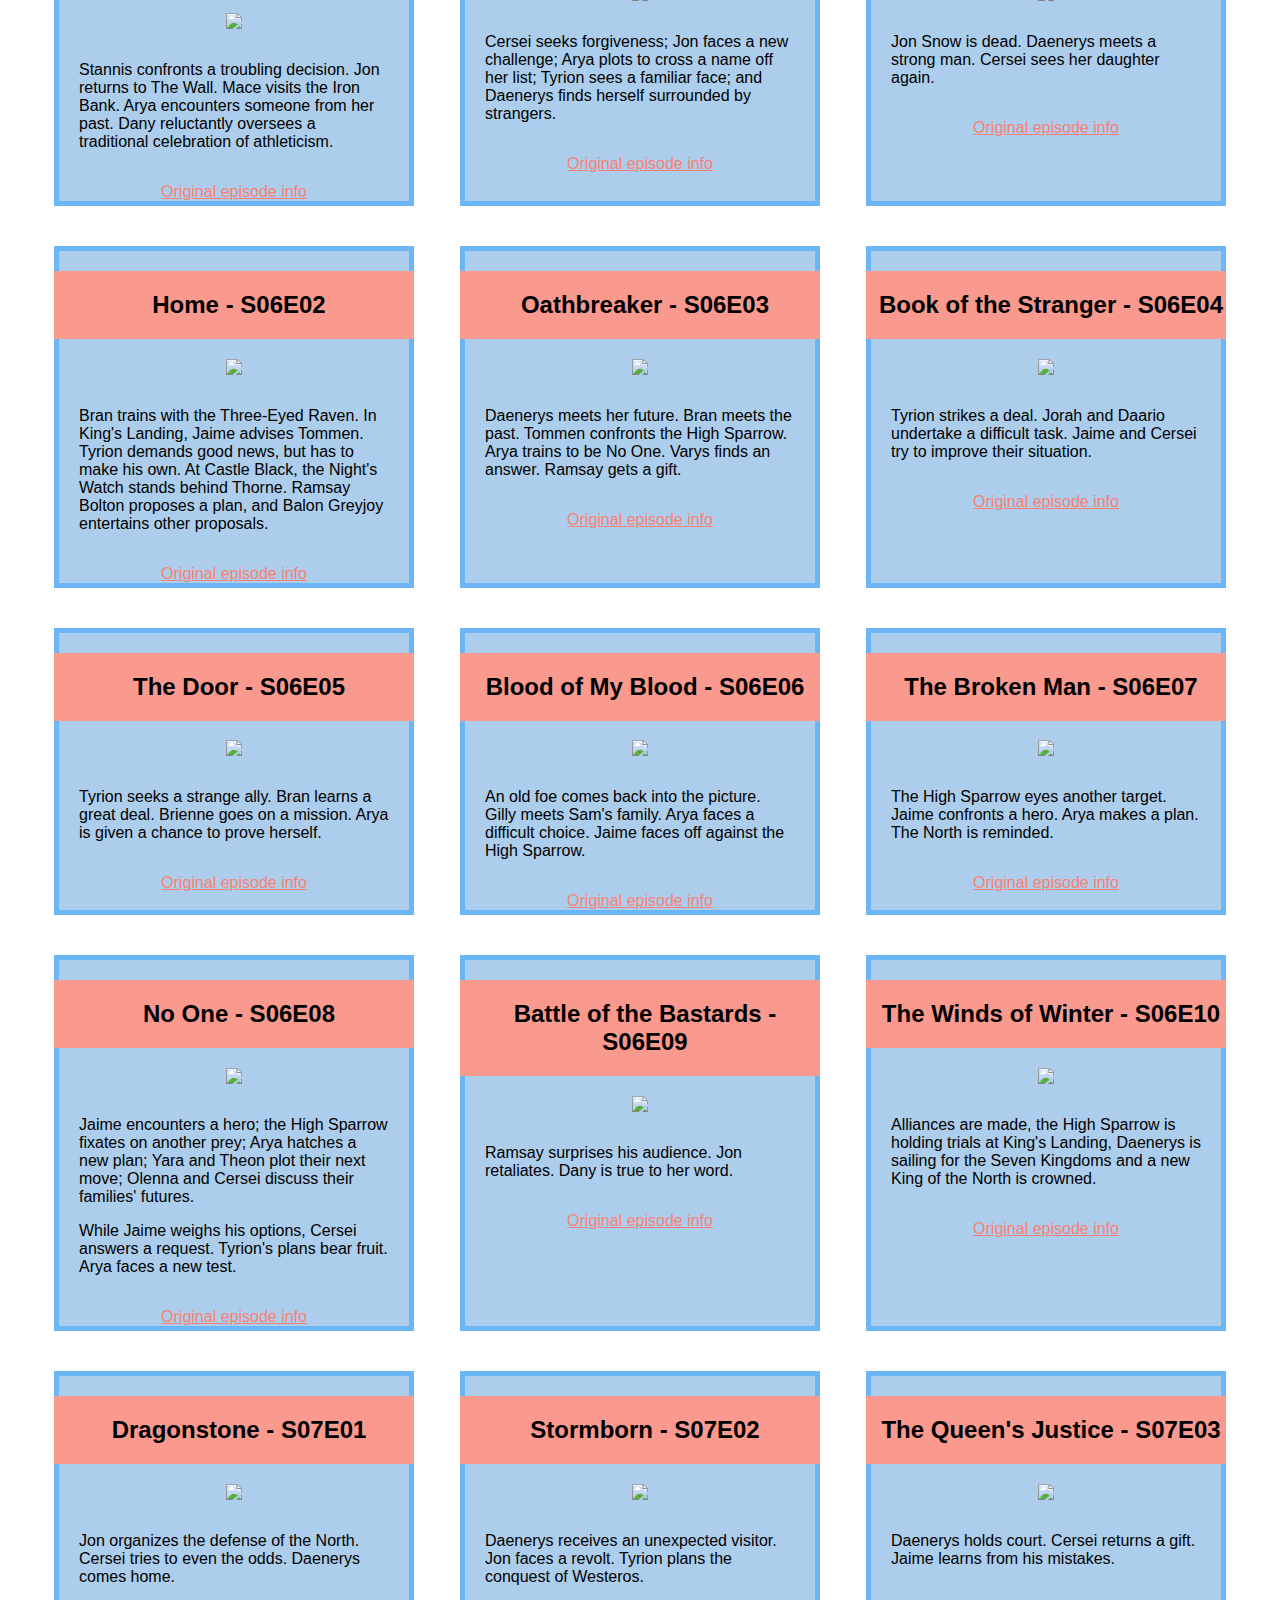
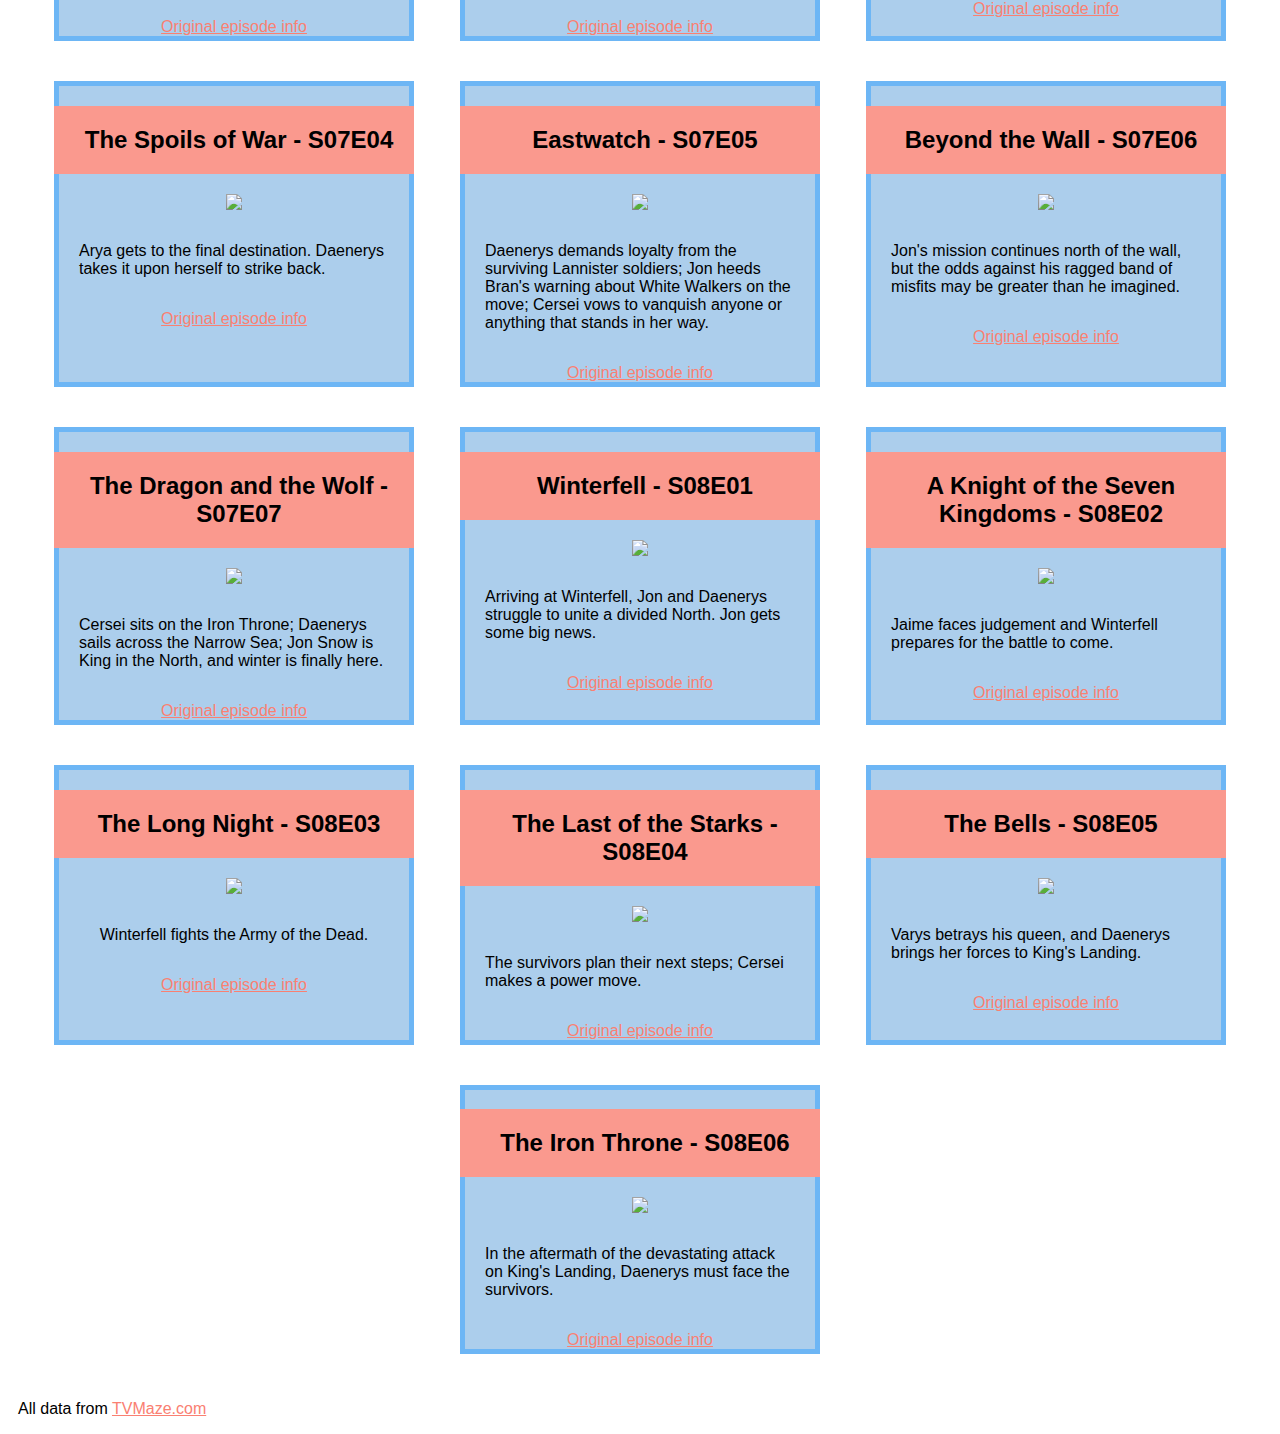
==== commit 5ad84466: "Level 200 completed in main files. Refactored" ====
--- a/index.html
+++ b/index.html
@@ -10,12 +10,13 @@
 
   <body>
     <input
-      id="searchbar2"
-      onkeyup="search_ep()"
+      id="searchbar"
       type="text"
       name="search"
       placeholder="Search ep.."
     />
+
+    <p id="display-number"></p>
    
     <div id="root">
     </div>
@@ -28,4 +29,4 @@
     <!-- Loads YOUR javascript code -->
     <script src="script.js"></script>
   </body>
-</html>
+</html>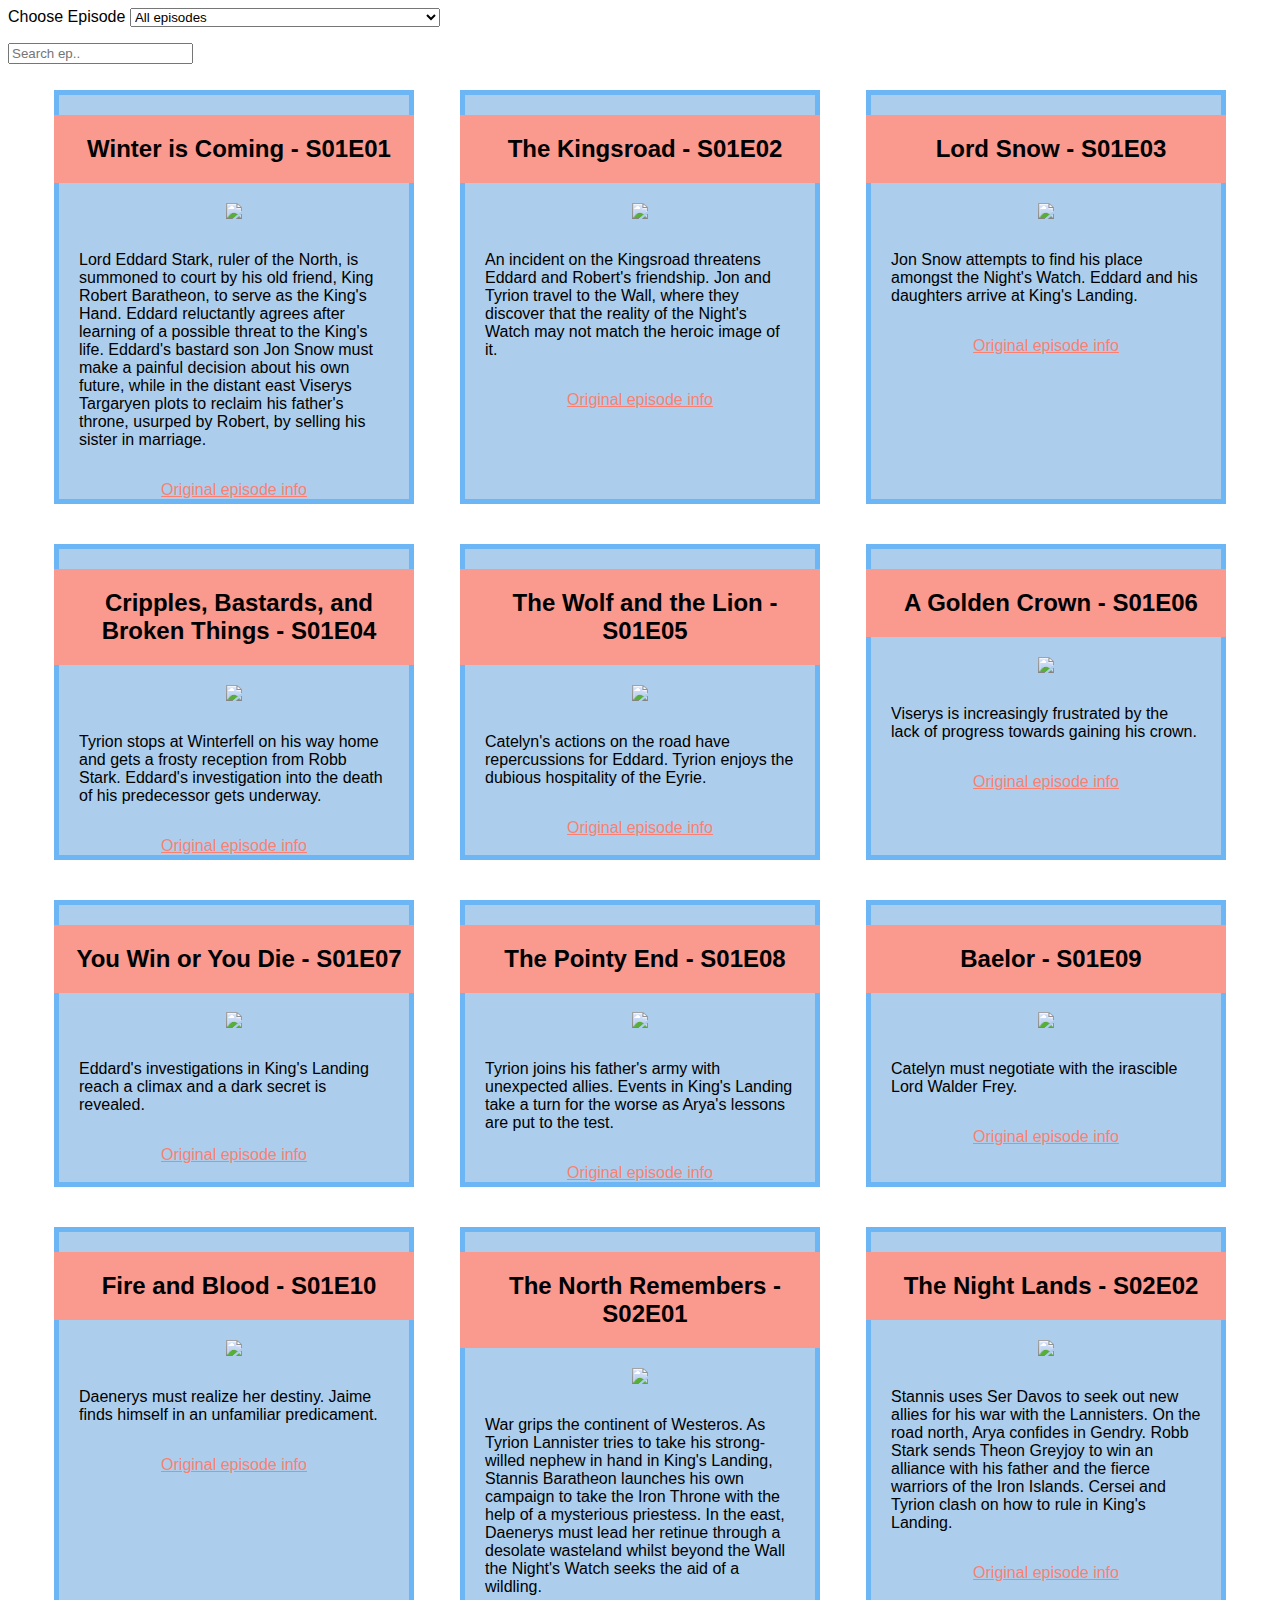
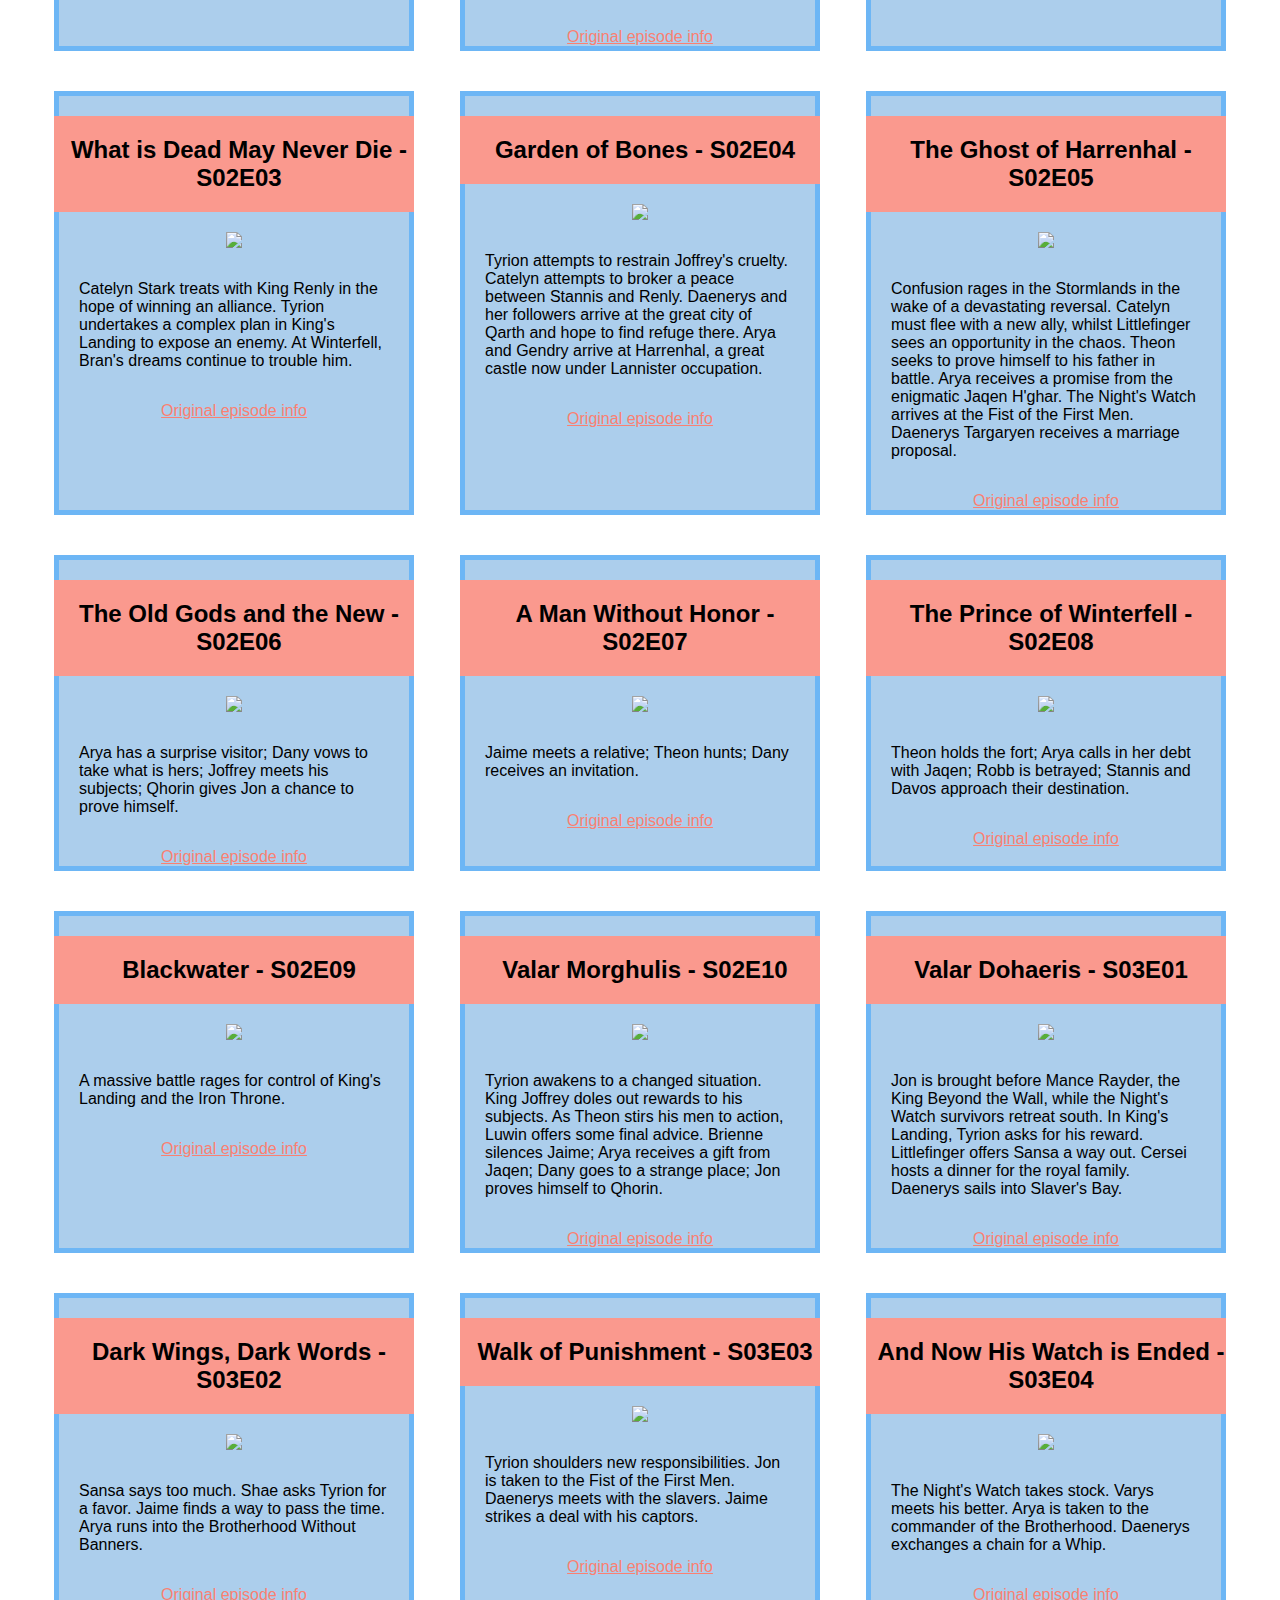
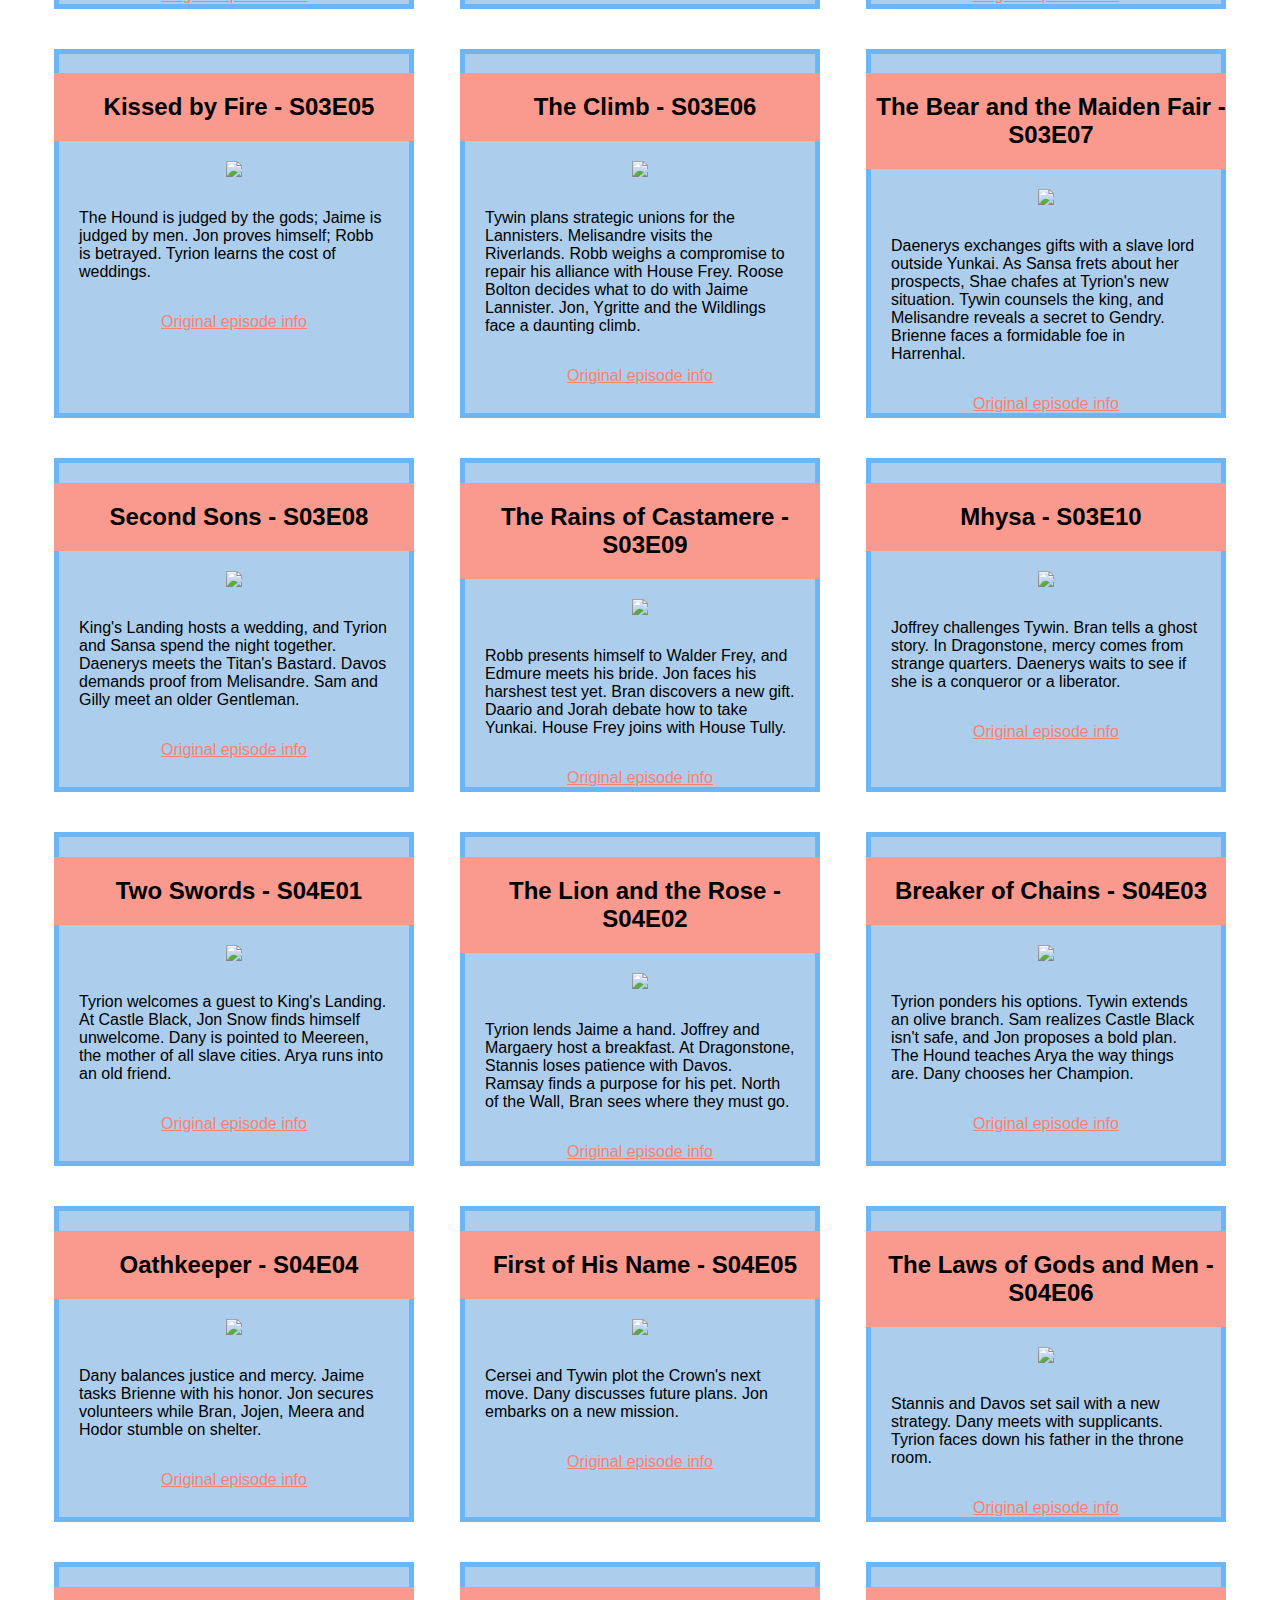
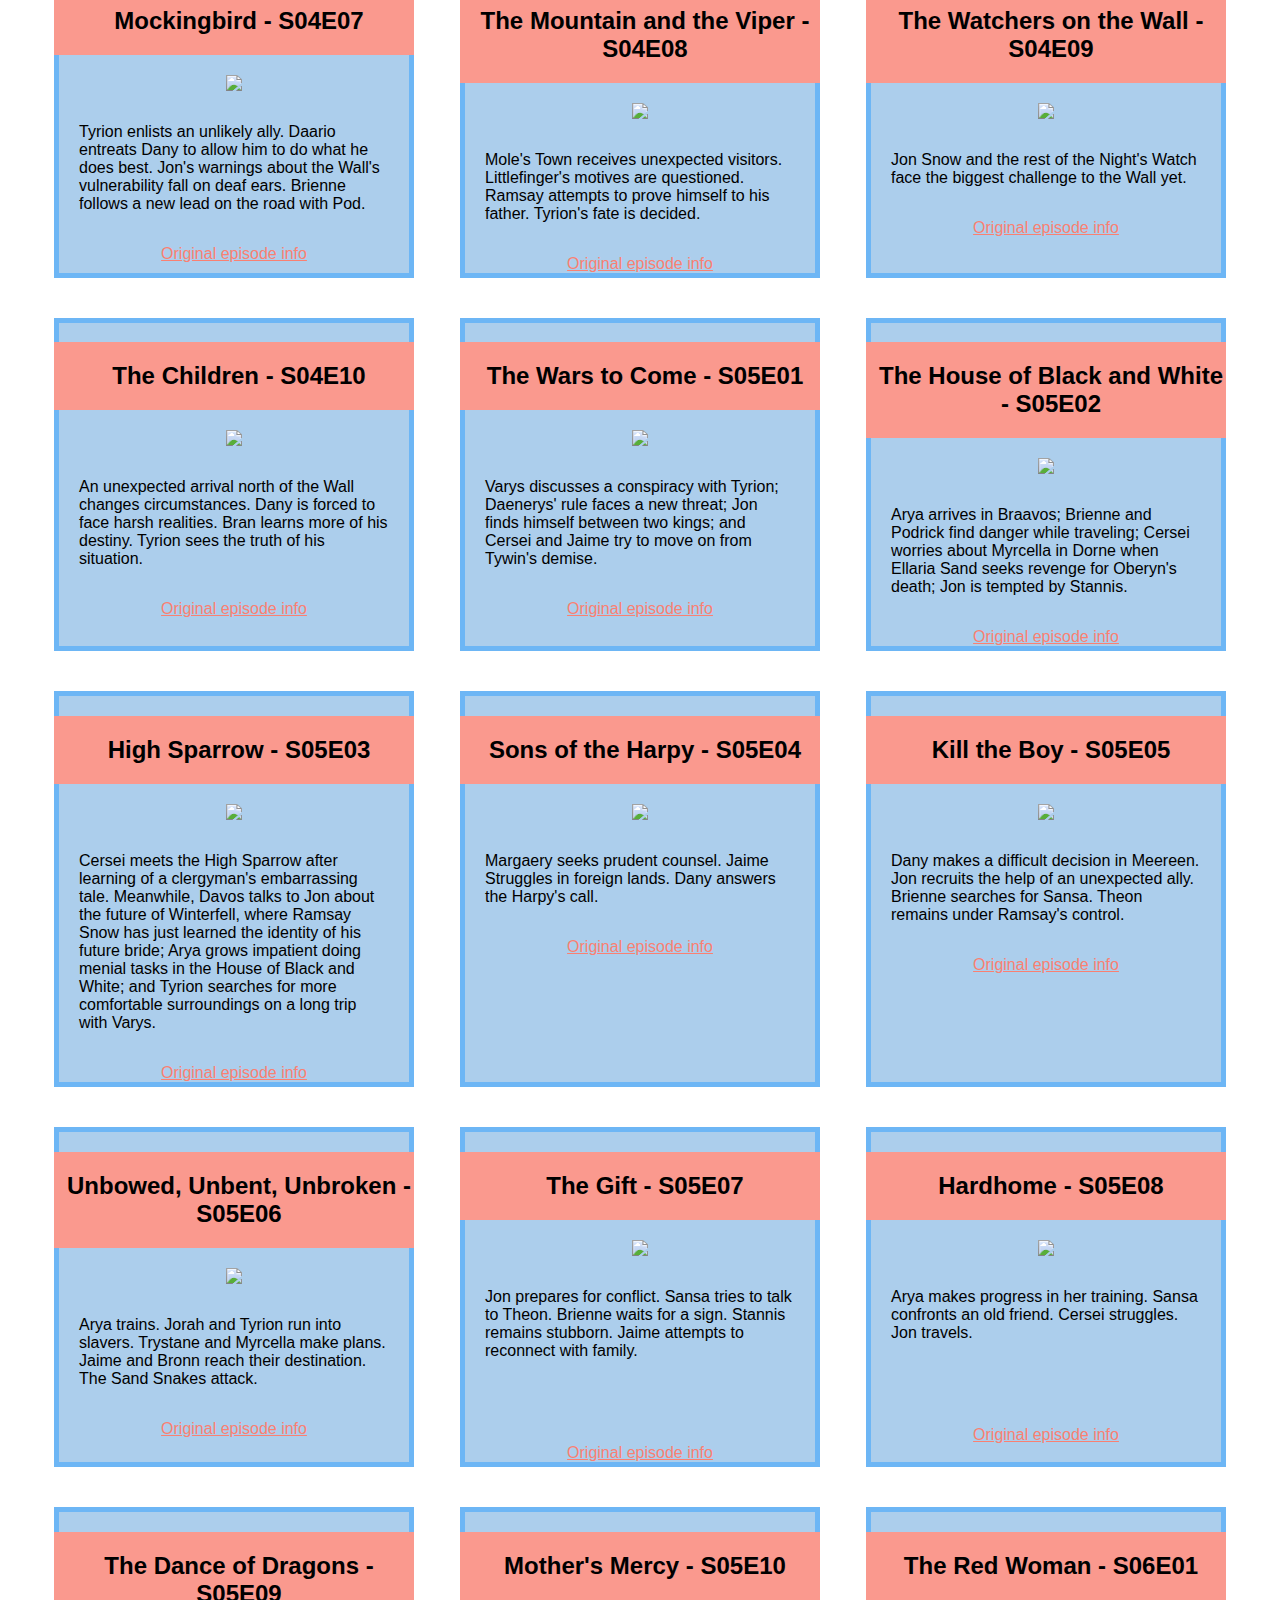
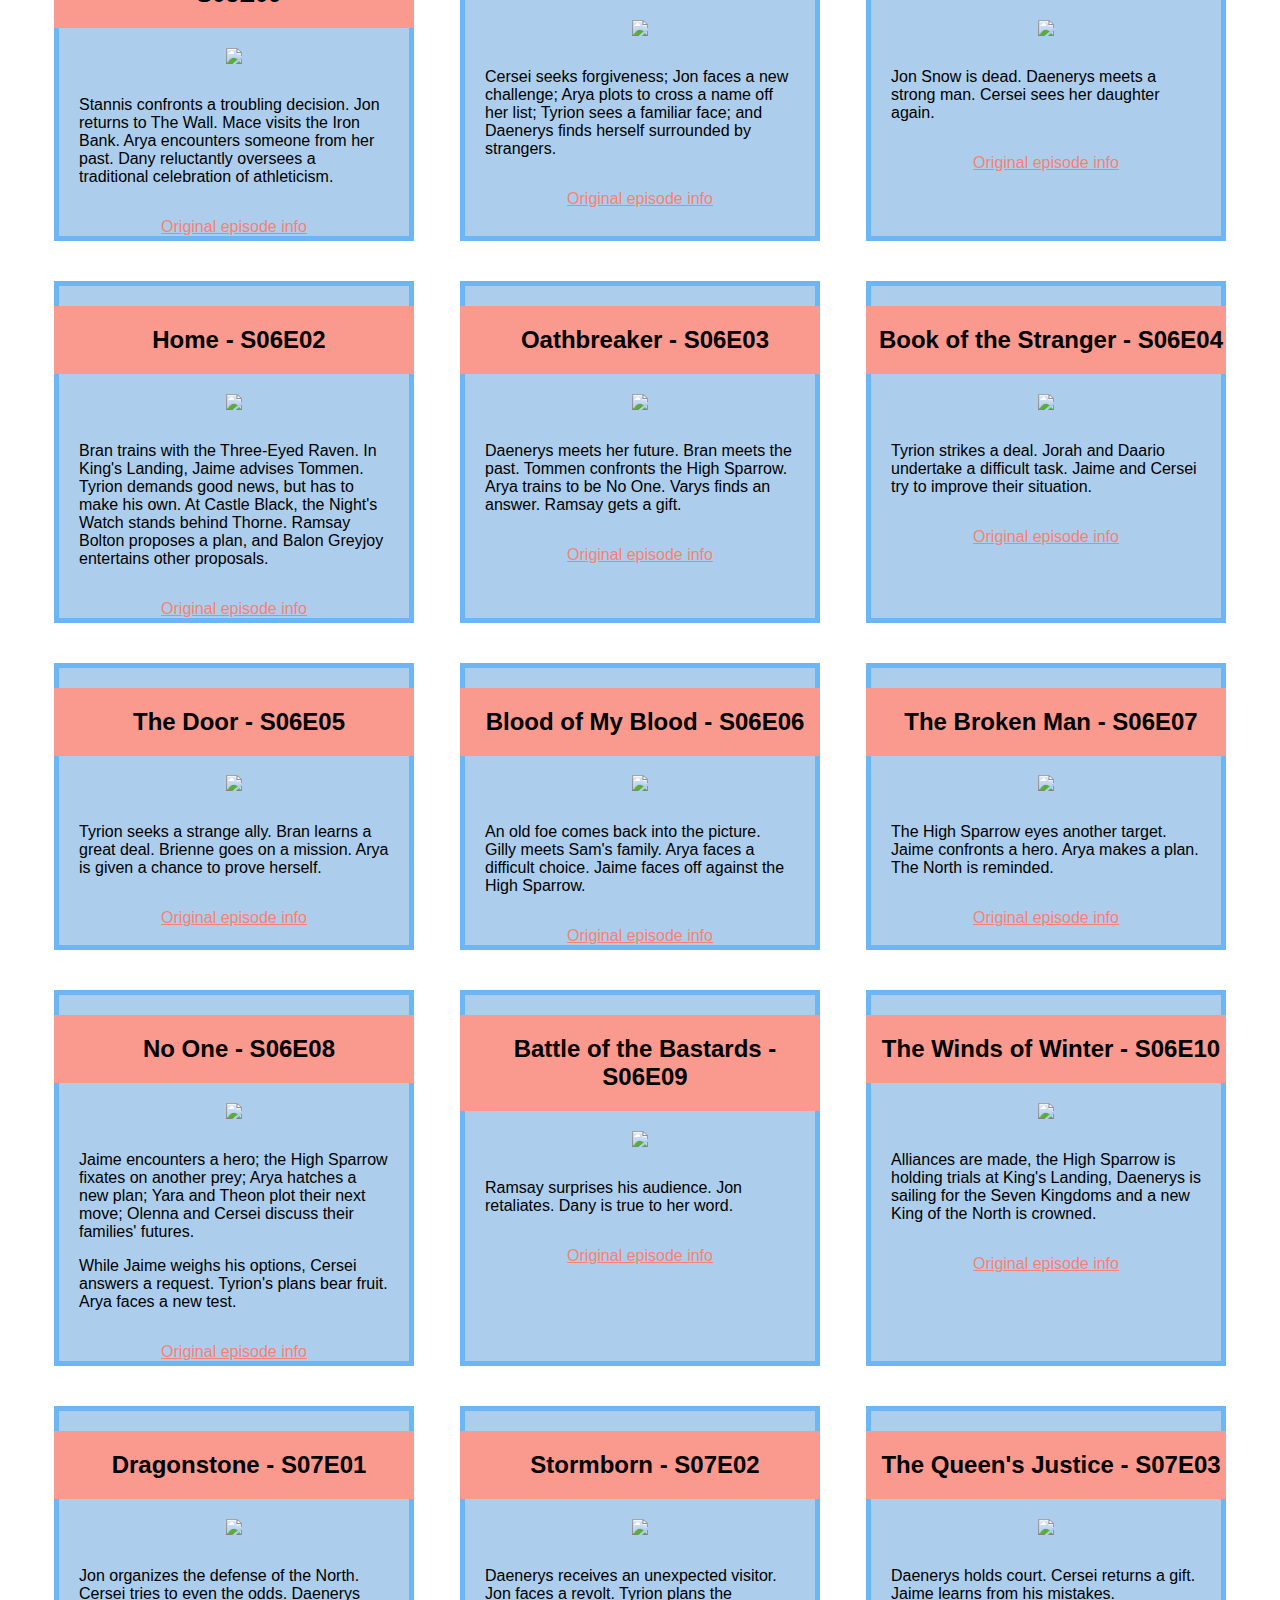
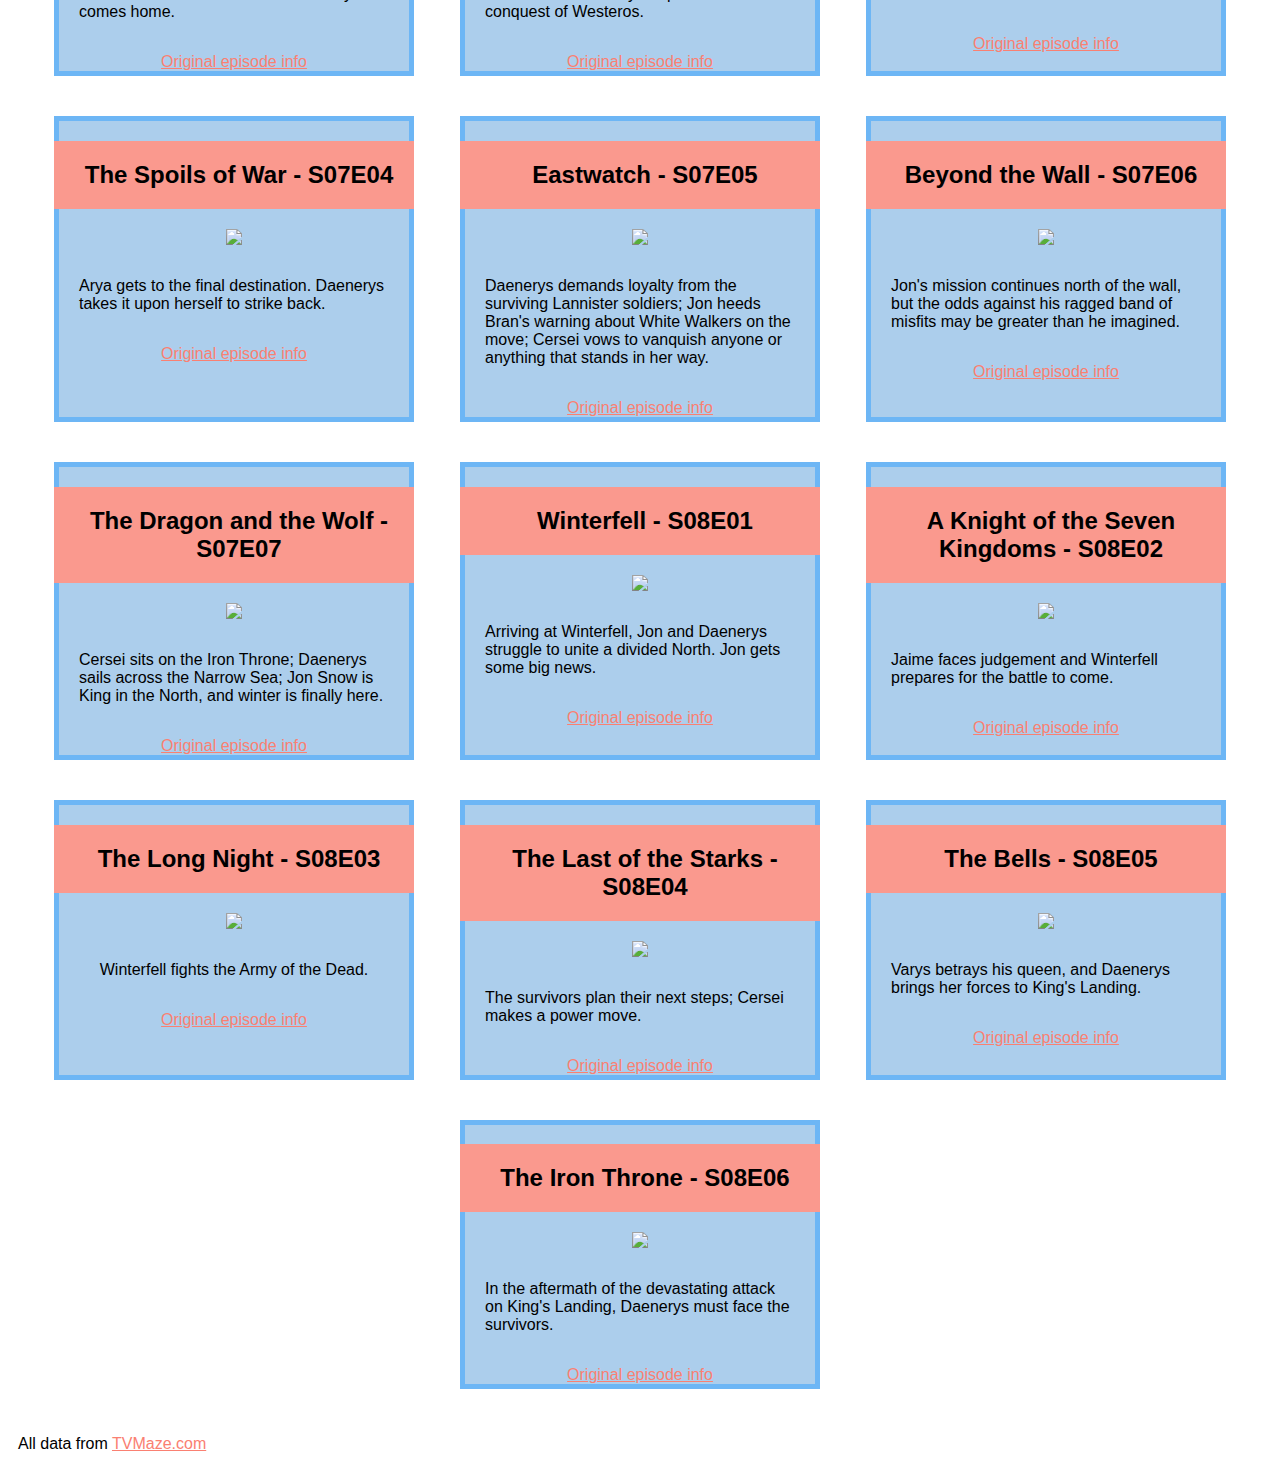
==== commit 96af7a9a: "Level 300-- js & html files updated. Refactoring and css needed" ====
--- a/index.html
+++ b/index.html
@@ -9,19 +9,28 @@
   </head>
 
   <body>
-    <input
-      id="searchbar"
-      type="text"
-      name="search"
-      placeholder="Search ep.."
-    />
+
+    <label for="select-episode">Choose Episode</label>
+    <select id="select-episode" name="episodes-list">
+        <option id="view-all" value="All episodes">All episodes</option>
+    </select>
+
+    <!-- test P elem for select -->
+    <p id='testP'></p>
+
+
+    <input id="searchbar" type="text" name="search" placeholder="Search ep.." />
 
     <p id="display-number"></p>
-   
-    <div id="root">
-    </div>
 
-    <p>All data from <a href="https://tvmaze.com/" target="_blank" rel="noopener noreferrer">TVMaze.com</a></p>
+    <div id="root"></div>
+
+    <p>
+      All data from
+      <a href="https://tvmaze.com/" target="_blank" rel="noopener noreferrer"
+        >TVMaze.com</a
+      >
+    </p>
 
     <!-- Loads a provided function called getAllEpisodes() which returns all episodes -->
     <script src="episodes.js"></script>
@@ -29,4 +38,4 @@
     <!-- Loads YOUR javascript code -->
     <script src="script.js"></script>
   </body>
-</html>+</html>
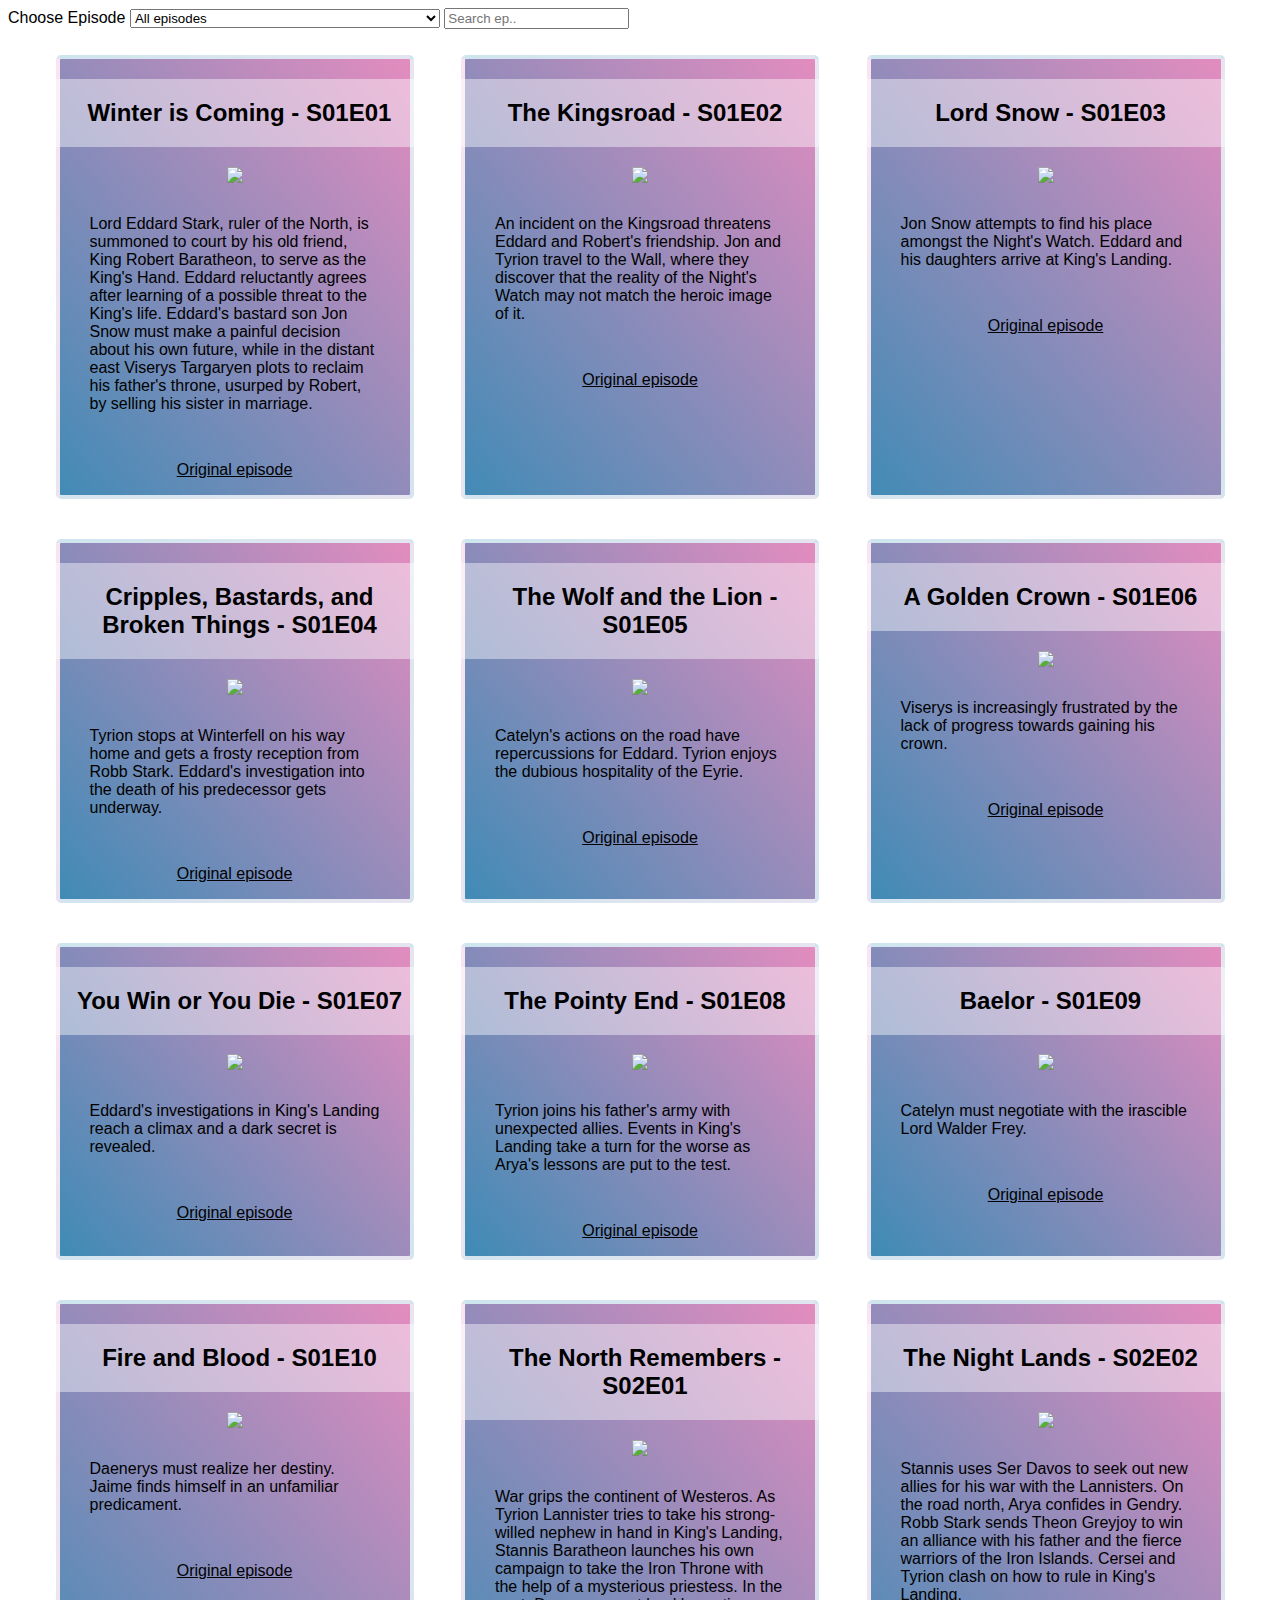
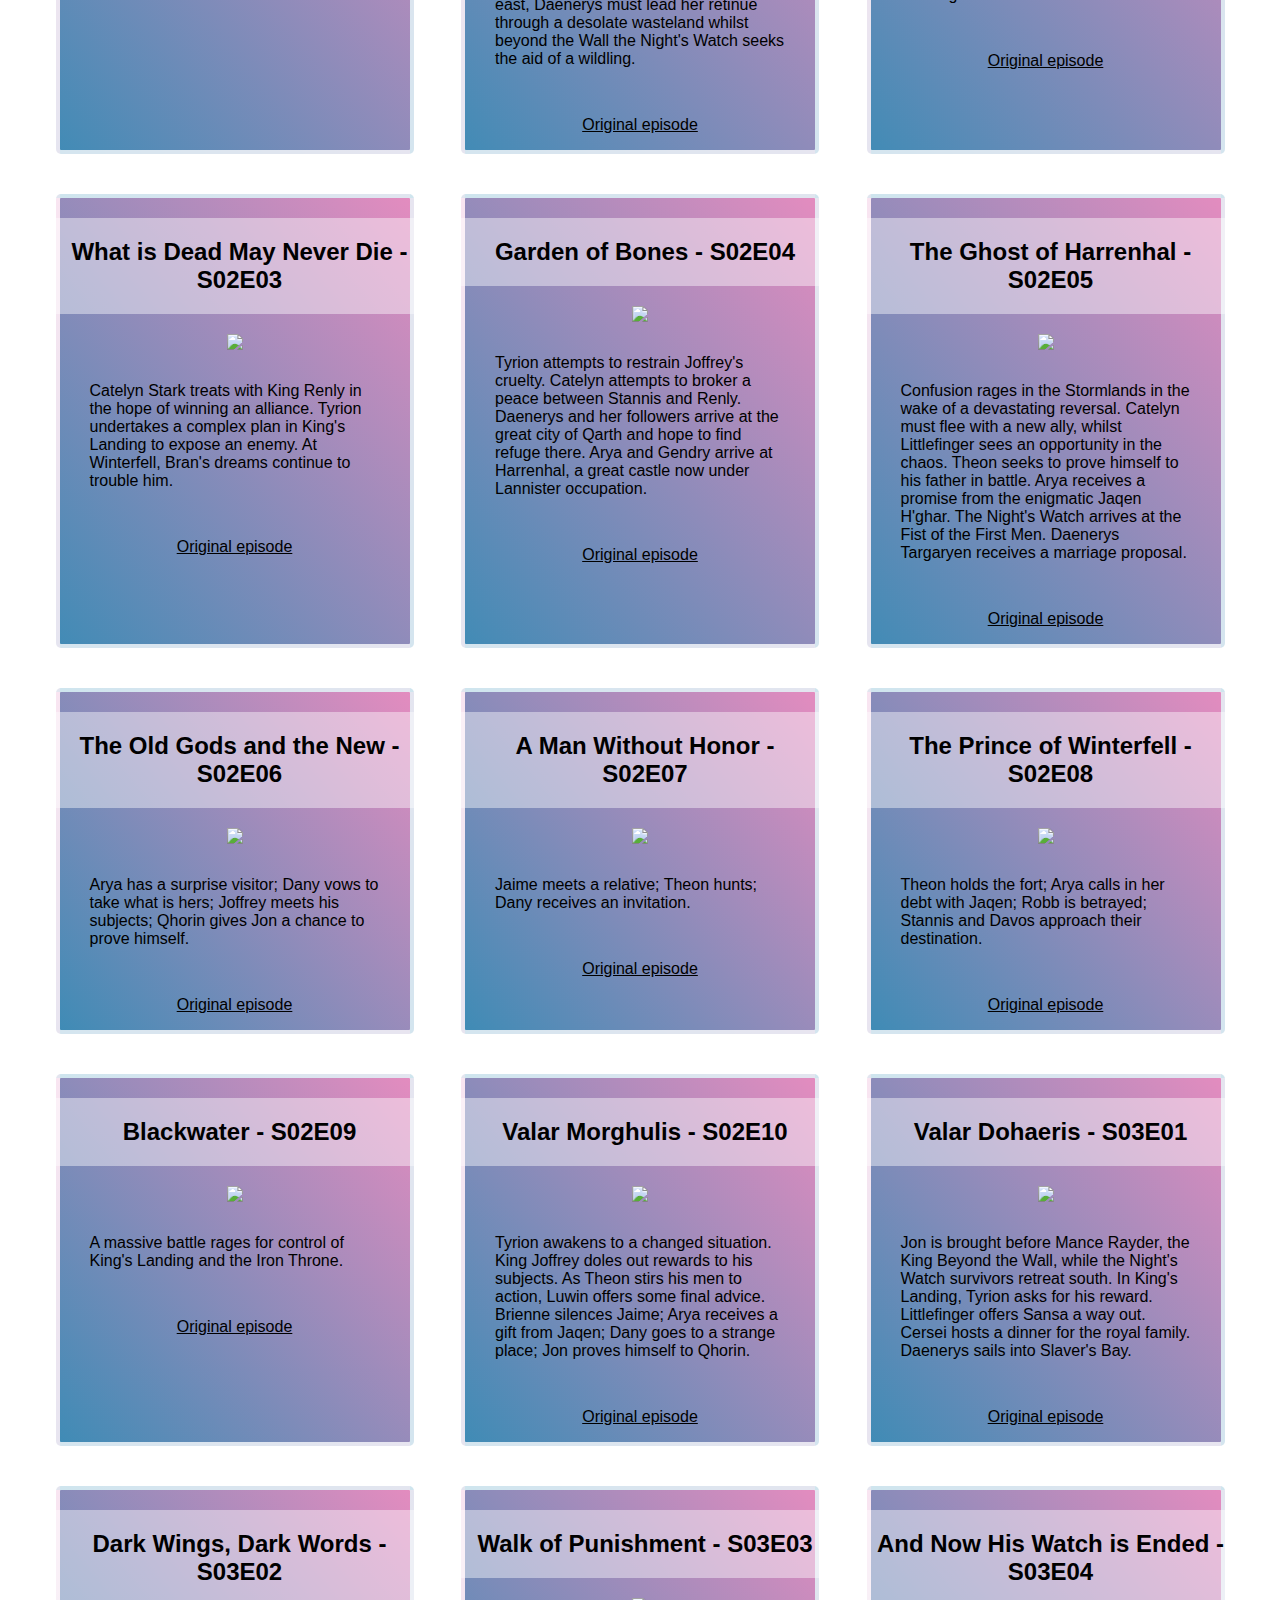
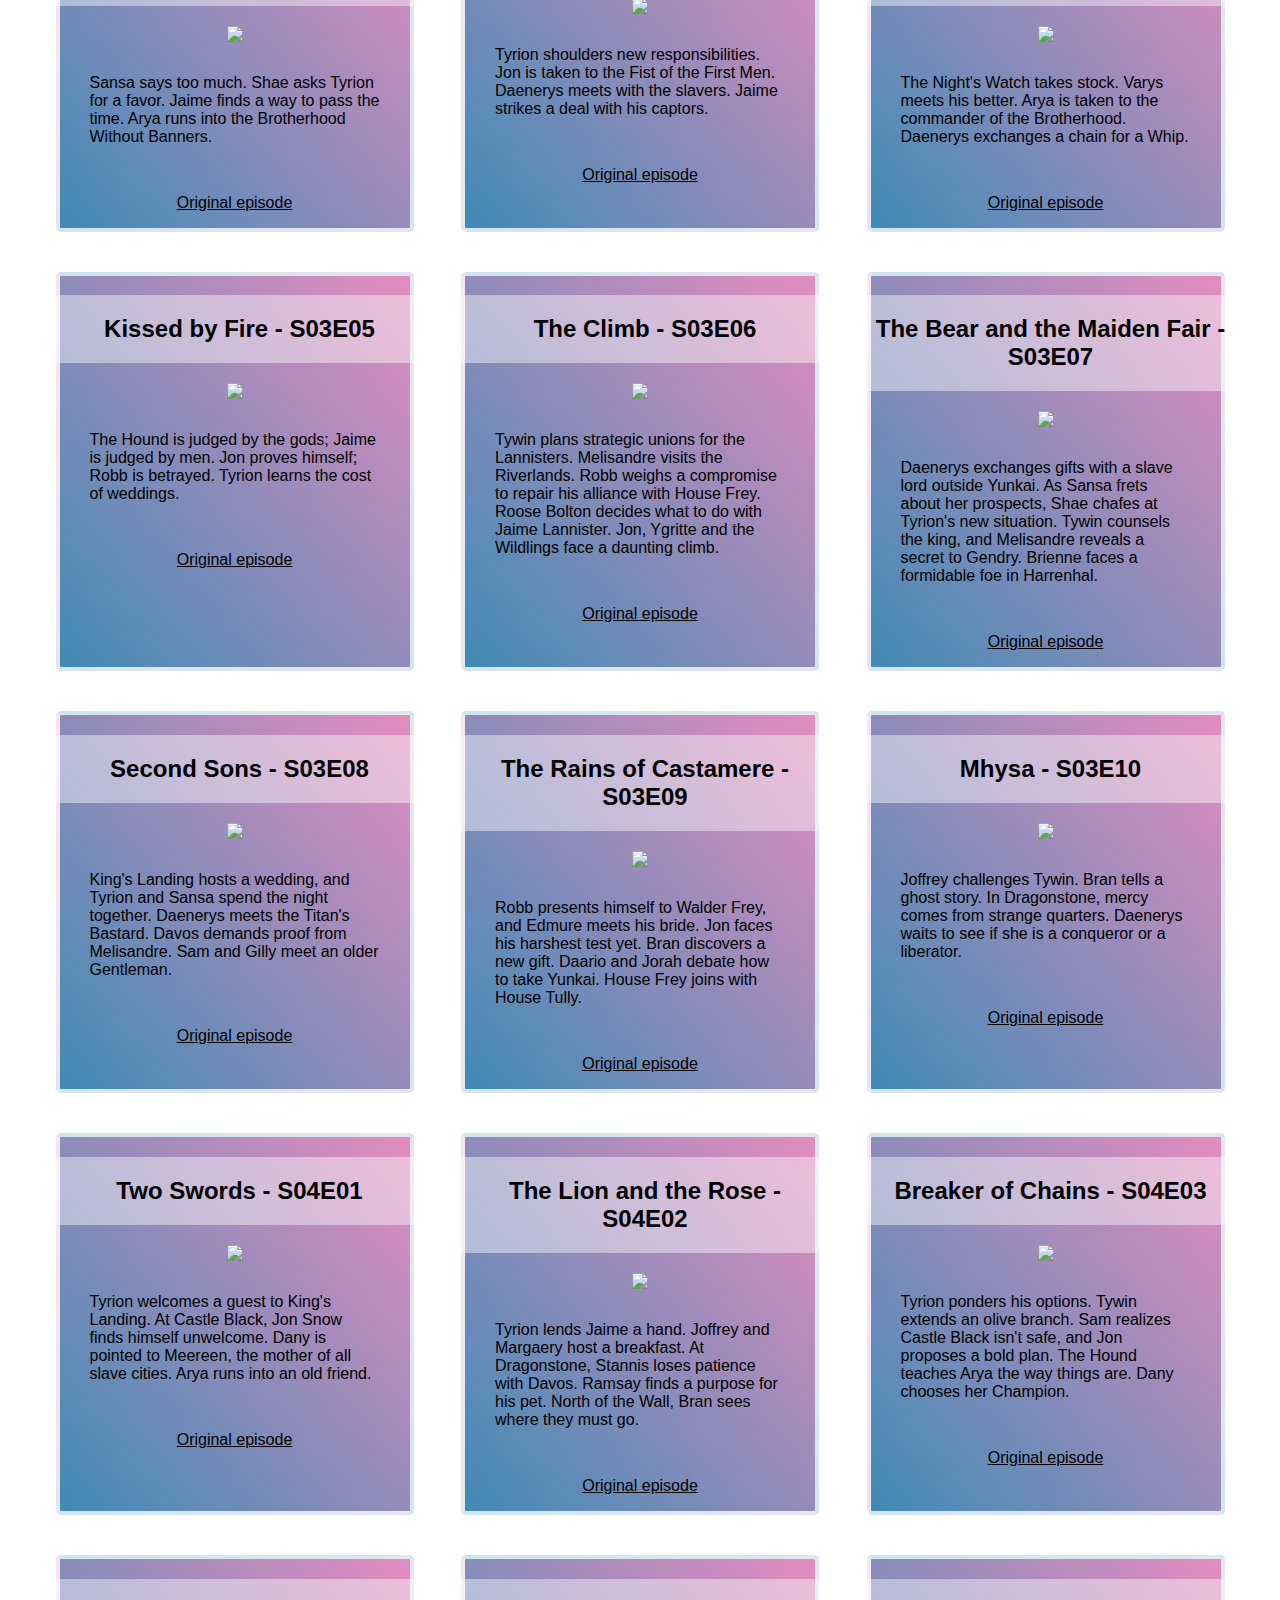
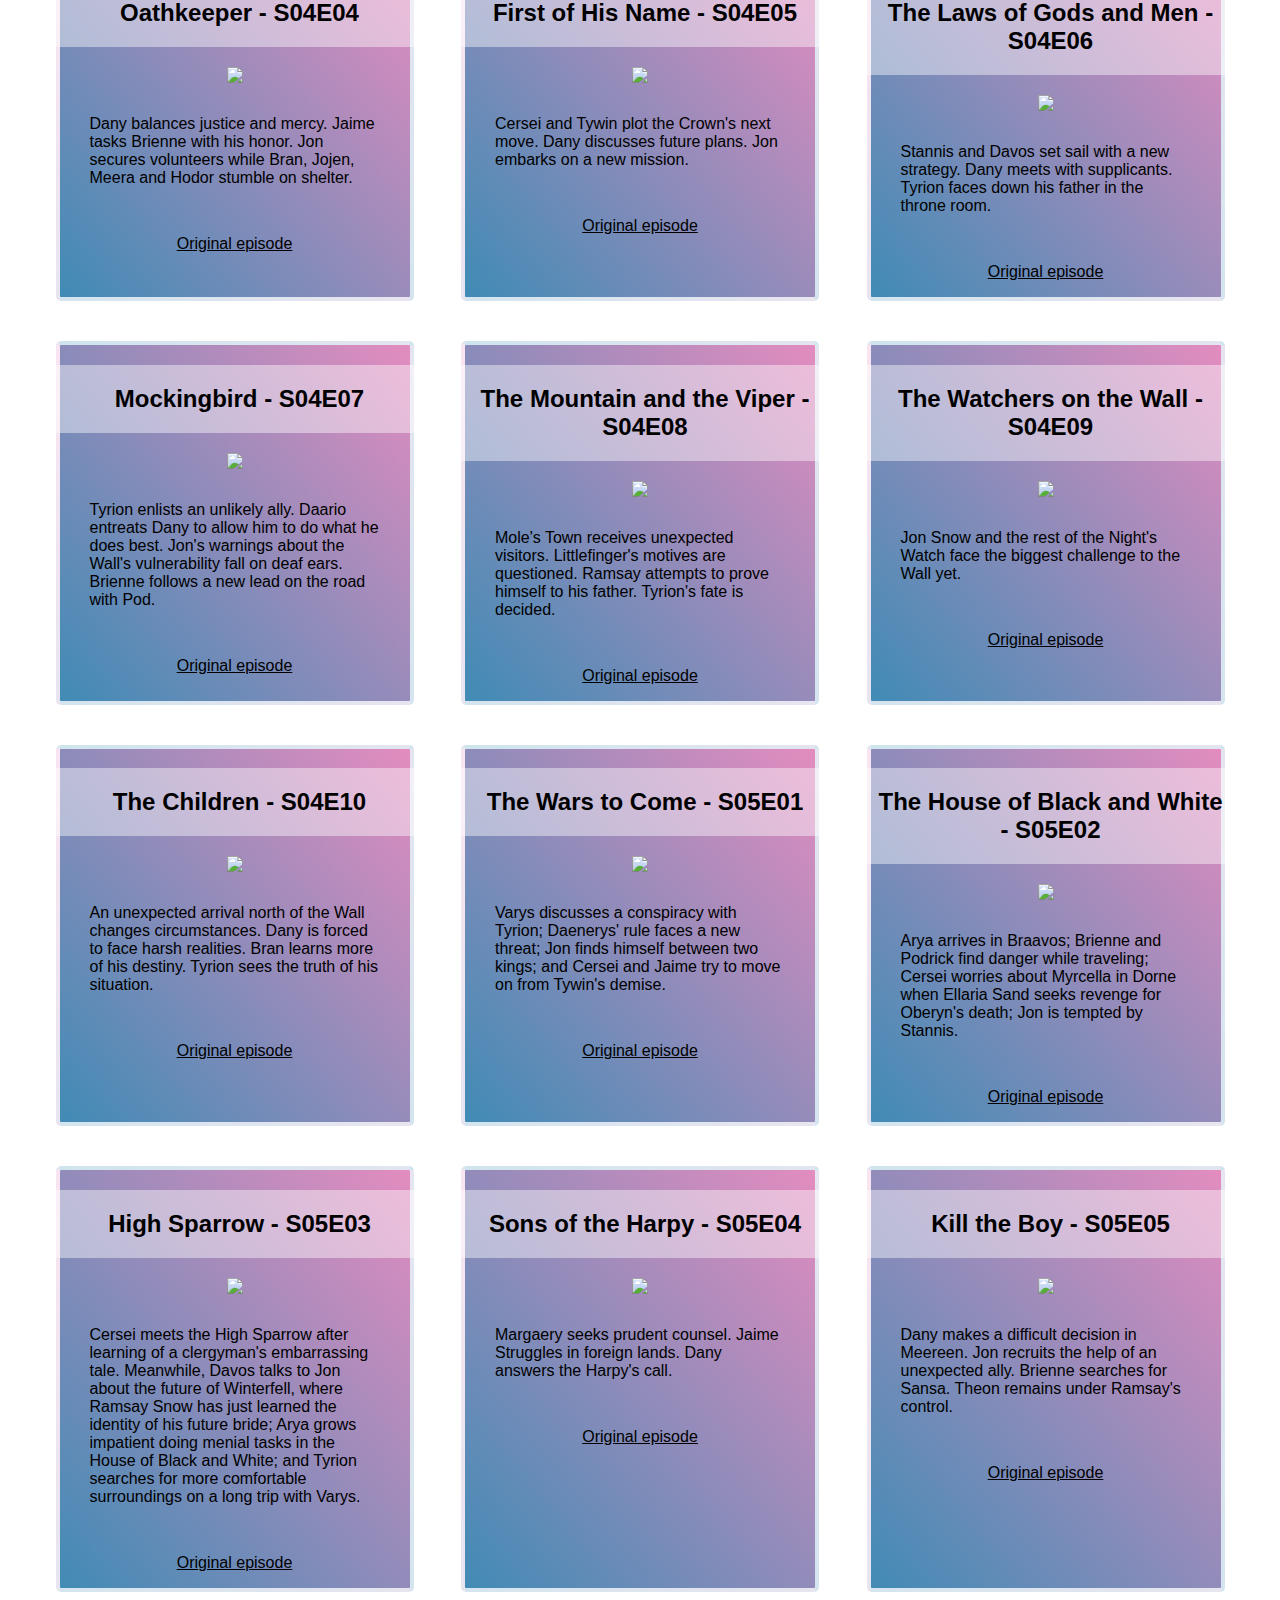
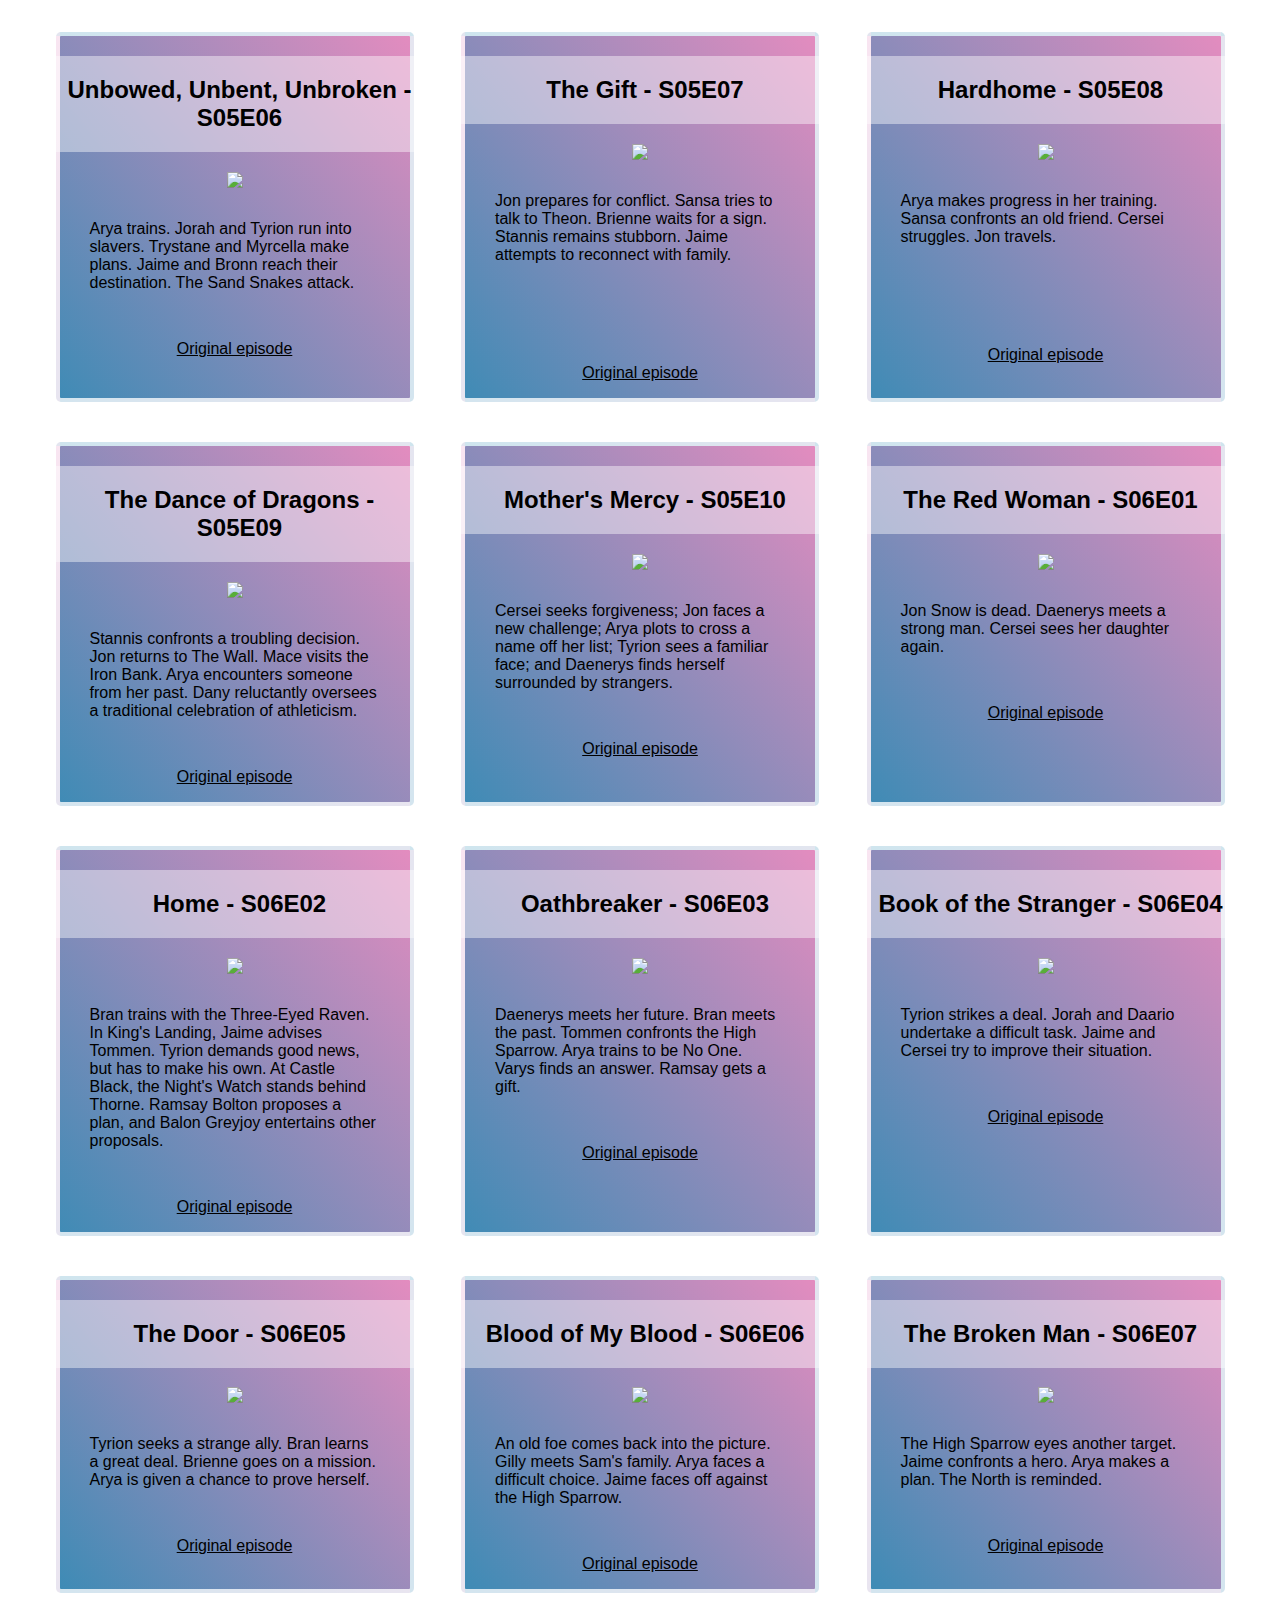
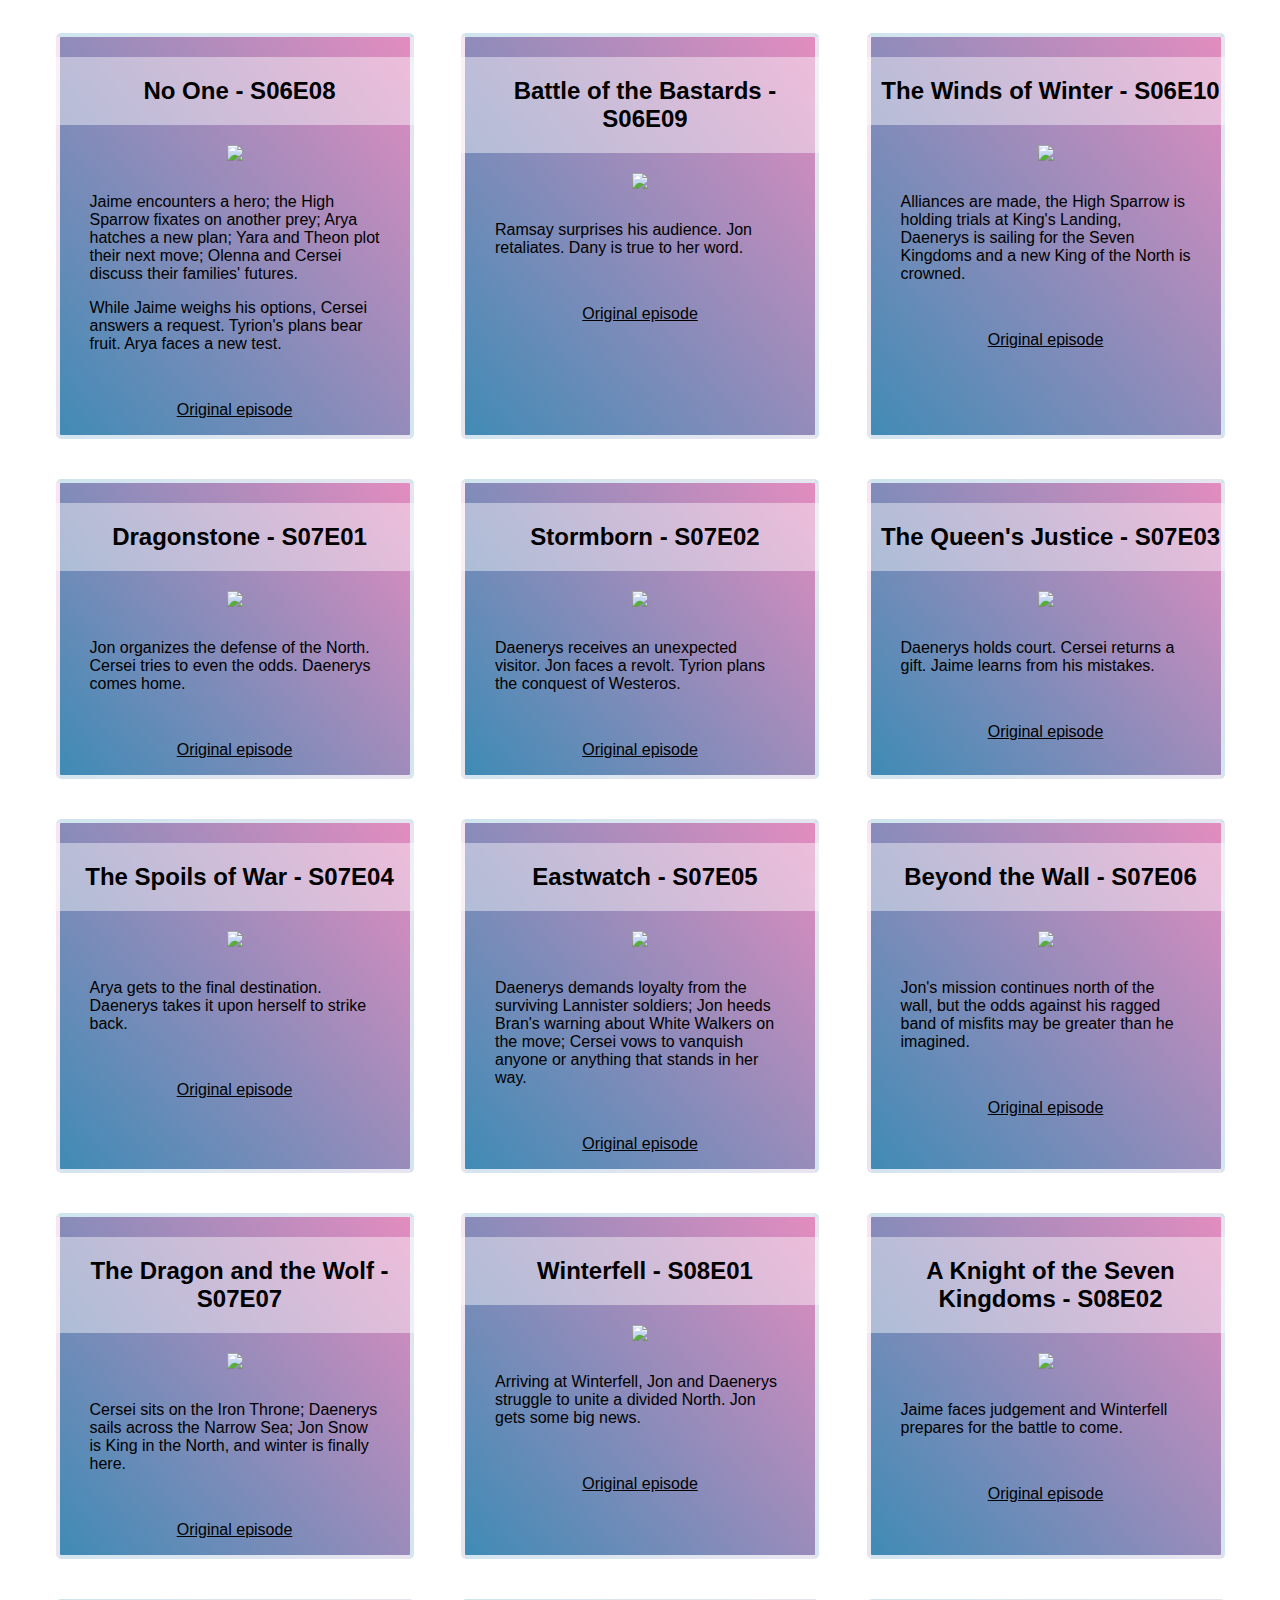
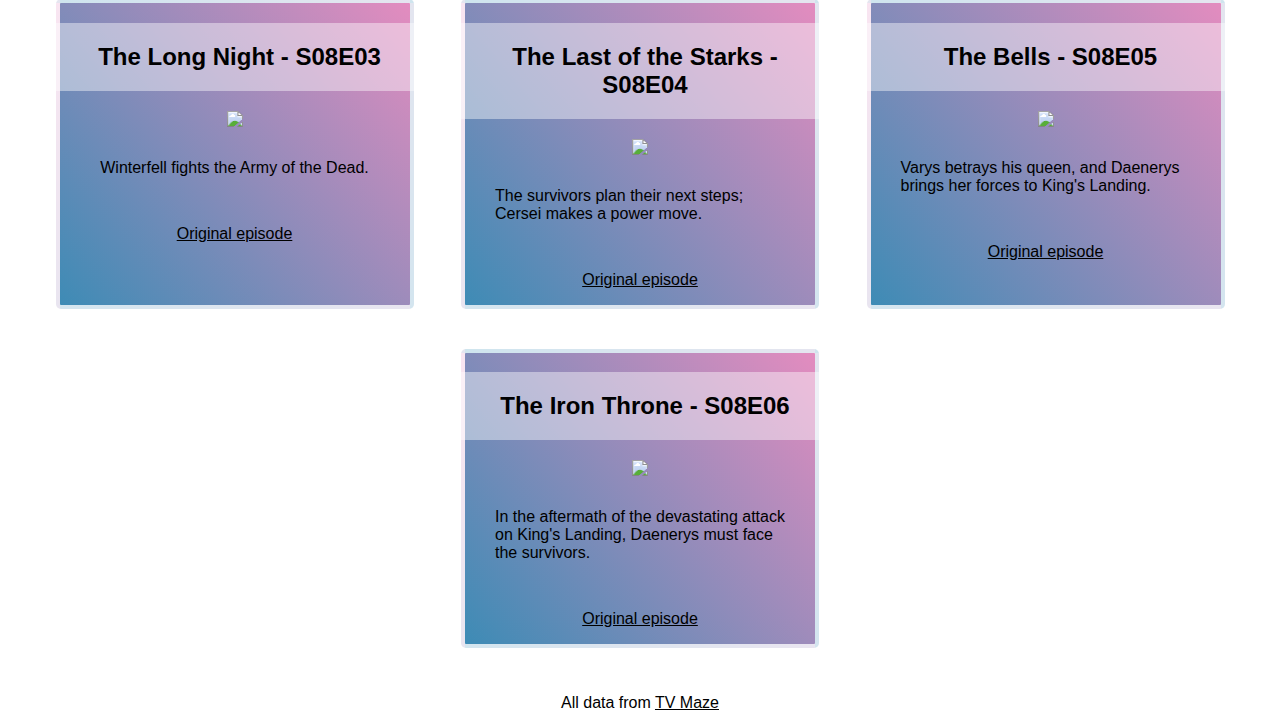
==== commit 65dec712: "Main files refactored, Css added till level 300" ====
--- a/index.html
+++ b/index.html
@@ -9,28 +9,32 @@
   </head>
 
   <body>
+    <header>
+      <label for="selectMenu">Choose Episode</label>
+      <select id="selectMenu" name="selectMenu">
+        <option id="view-all" value="All episodes">All episodes</option>
+      </select>
 
-    <label for="select-episode">Choose Episode</label>
-    <select id="select-episode" name="episodes-list">
-        <option id="view-all" value="All episodes">All episodes</option>
-    </select>
+      <input
+        id="searchbar"
+        type="text"
+        name="search"
+        placeholder="Search ep.."
+      />
+      <p id="display-number"></p>
+    </header>
 
-    <!-- test P elem for select -->
-    <p id='testP'></p>
-
-
-    <input id="searchbar" type="text" name="search" placeholder="Search ep.." />
-
-    <p id="display-number"></p>
-
+    <main>
     <div id="root"></div>
-
-    <p>
-      All data from
-      <a href="https://tvmaze.com/" target="_blank" rel="noopener noreferrer"
-        >TVMaze.com</a
-      >
-    </p>
+      </main>
+    <footer>
+      <p>
+        All data from
+        <a href="https://tvmaze.com/" target="_blank" rel="noopener noreferrer"
+          >TV Maze</a
+        >
+      </p>
+    </footer>
 
     <!-- Loads a provided function called getAllEpisodes() which returns all episodes -->
     <script src="episodes.js"></script>
--- a/style.css
+++ b/style.css
@@ -10,21 +10,26 @@
   flex-wrap: wrap;
 justify-content: space-evenly;}
 
-.episode {
+.epCard {
   display: flex;
   flex-direction: column;
   align-items: center;
   width: 350px;
-    border: 5px solid #6db6f5;
-    background-color: #acceec;
+    border: 4px solid #ffffffc6;
+    border-radius: 5px;
     margin: 10px 0px 30px 0px;
-  /* display: none; //remove */
+       background: linear-gradient(230deg, #e38cbf, #298bb4);
+    background-size: 100% 130%;
+    
+}
 
+.epCard:hover{
+    border: 4px solid #e38cd6;
+    /* transition: all 0.5s ease-out; */
 }
 
 h2{
-  /* border: 1px solid #2d2d28; */
-  background-color:rgb(250, 153, 142);
+  background-color:#ffffff6e;
     width: inherit;
     /* height: 29px; */
     /* margin: auto; */
@@ -32,10 +37,22 @@
     padding: 20px 0px 20px 10px;
 }
 
-p{
-  padding: 0px 10px 0px 10px;
+.summary{
+  padding: 0px 30px 0px 30px;
 }
 
 a{
+  color: #000;
+}
+
+a:hover {
+  color: rgb(235, 217, 215);
+}
+
+footer{
+text-align: center;
+}
+
+footer a:hover{
   color: salmon;
 }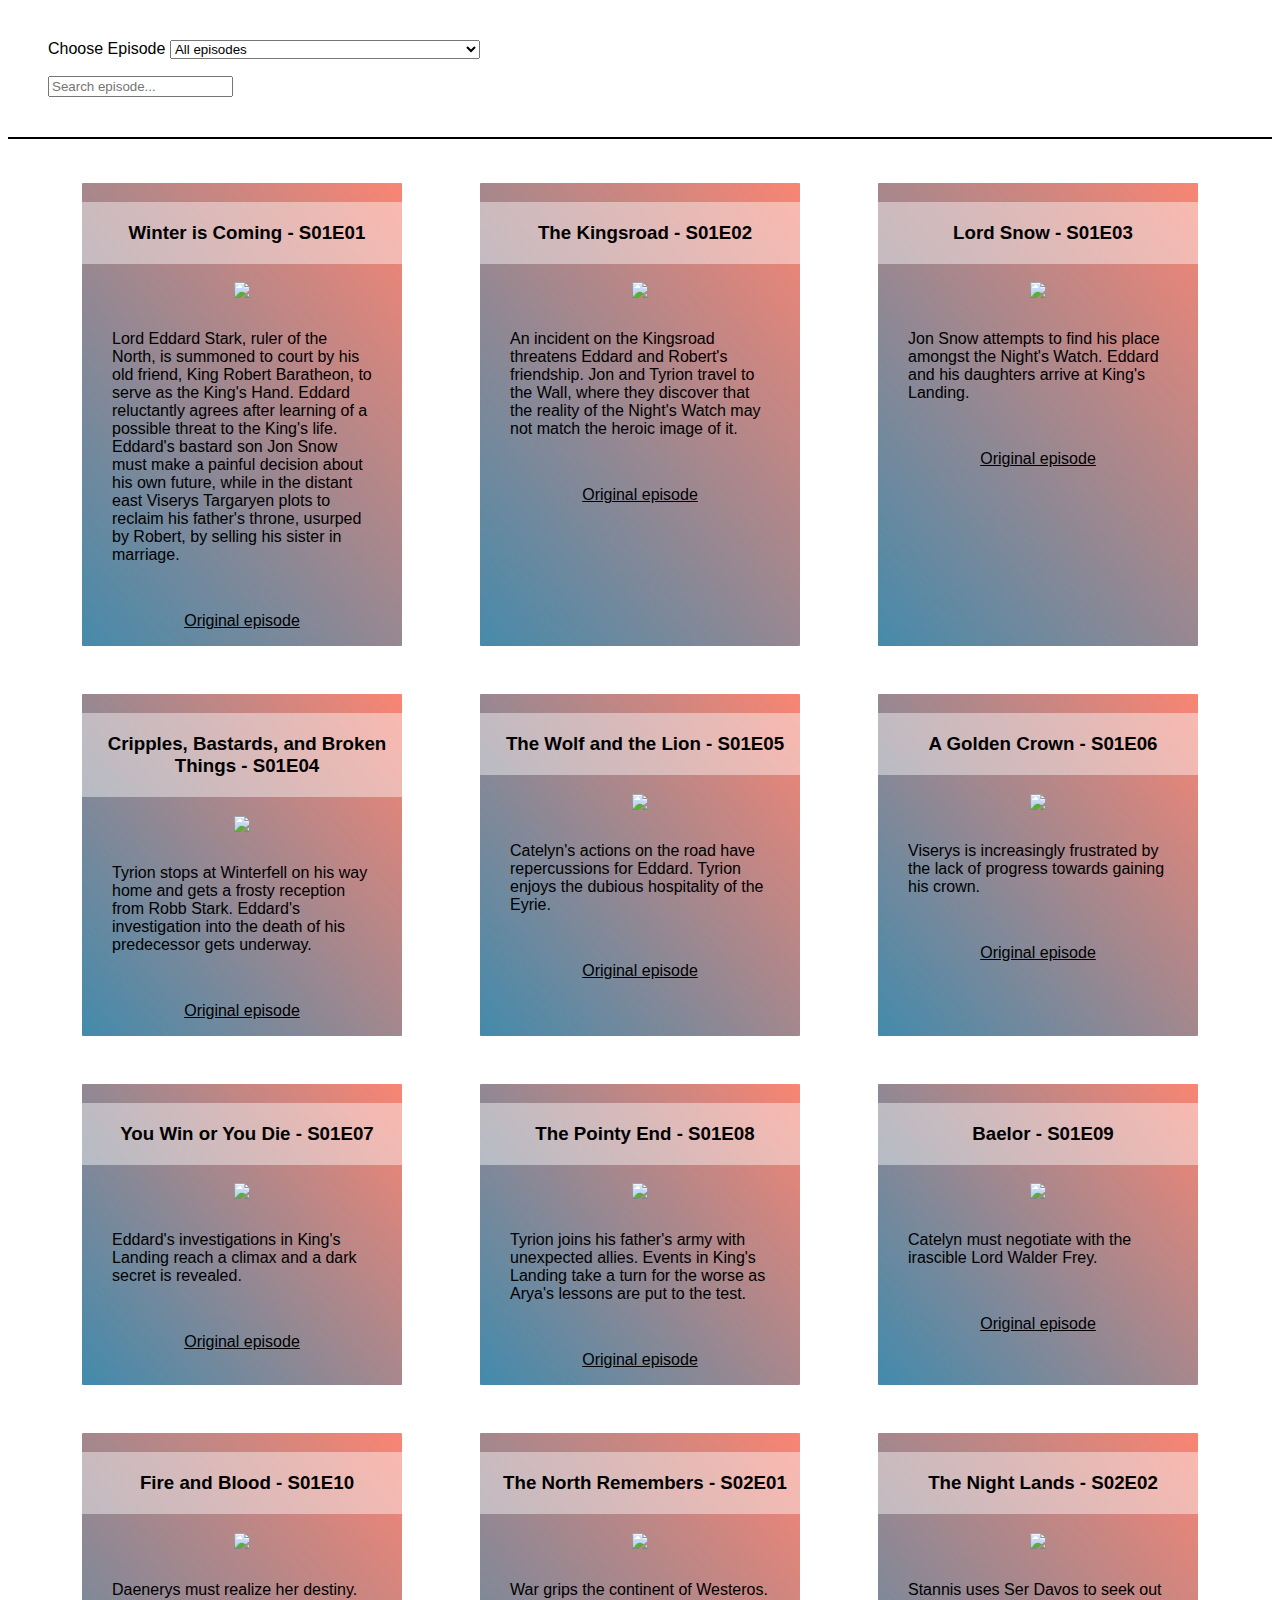
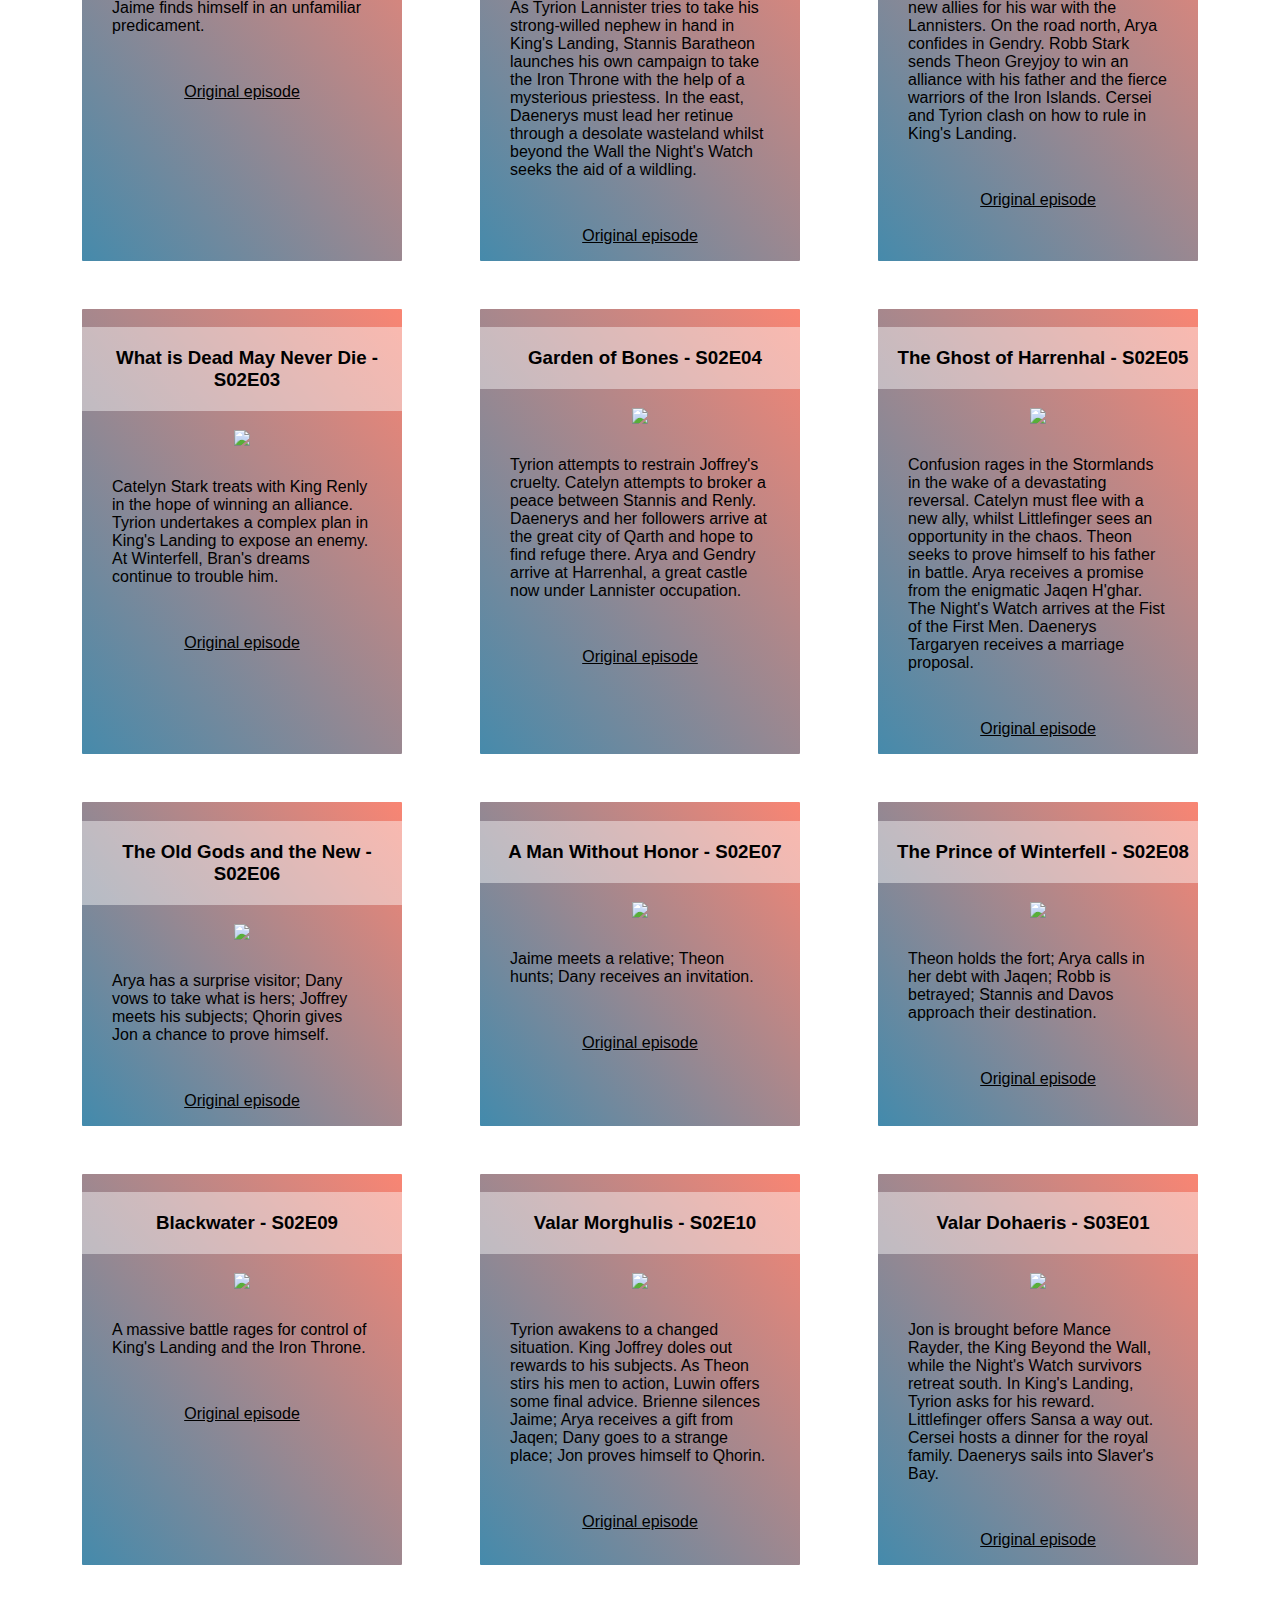
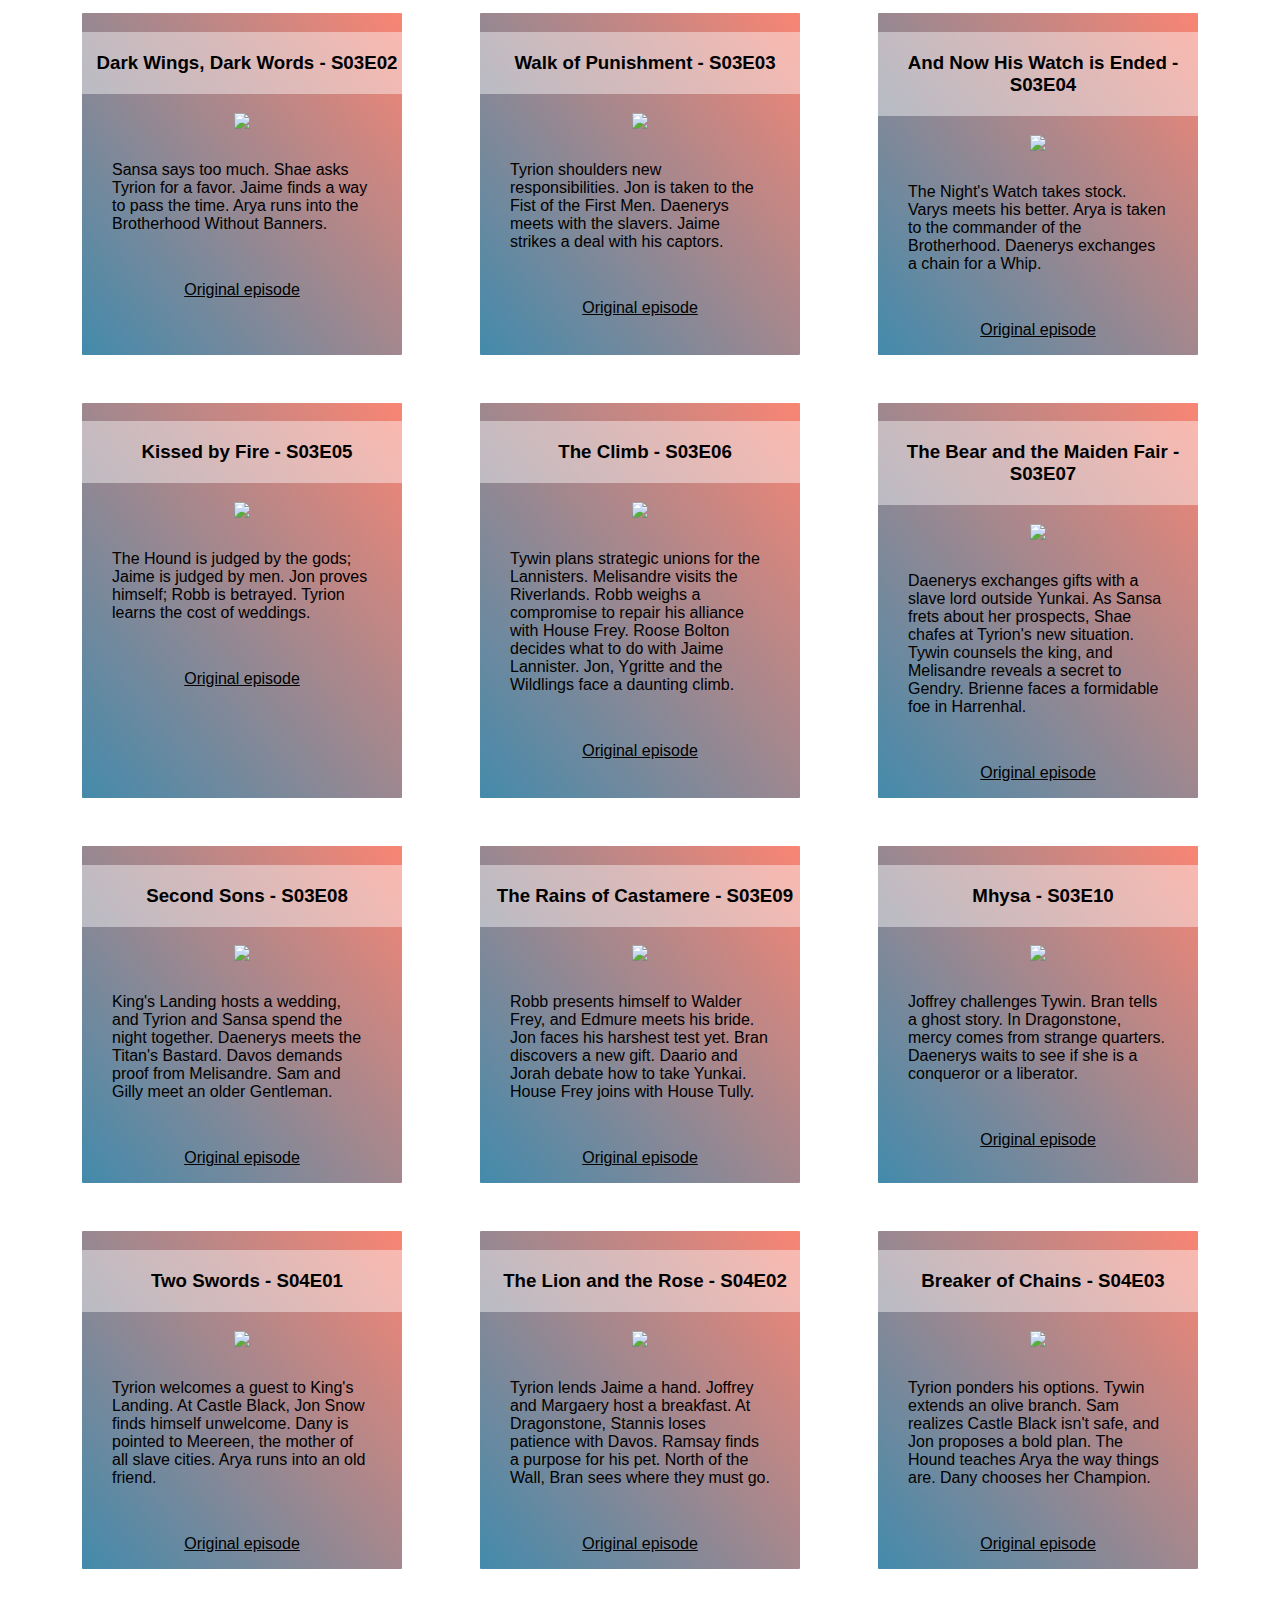
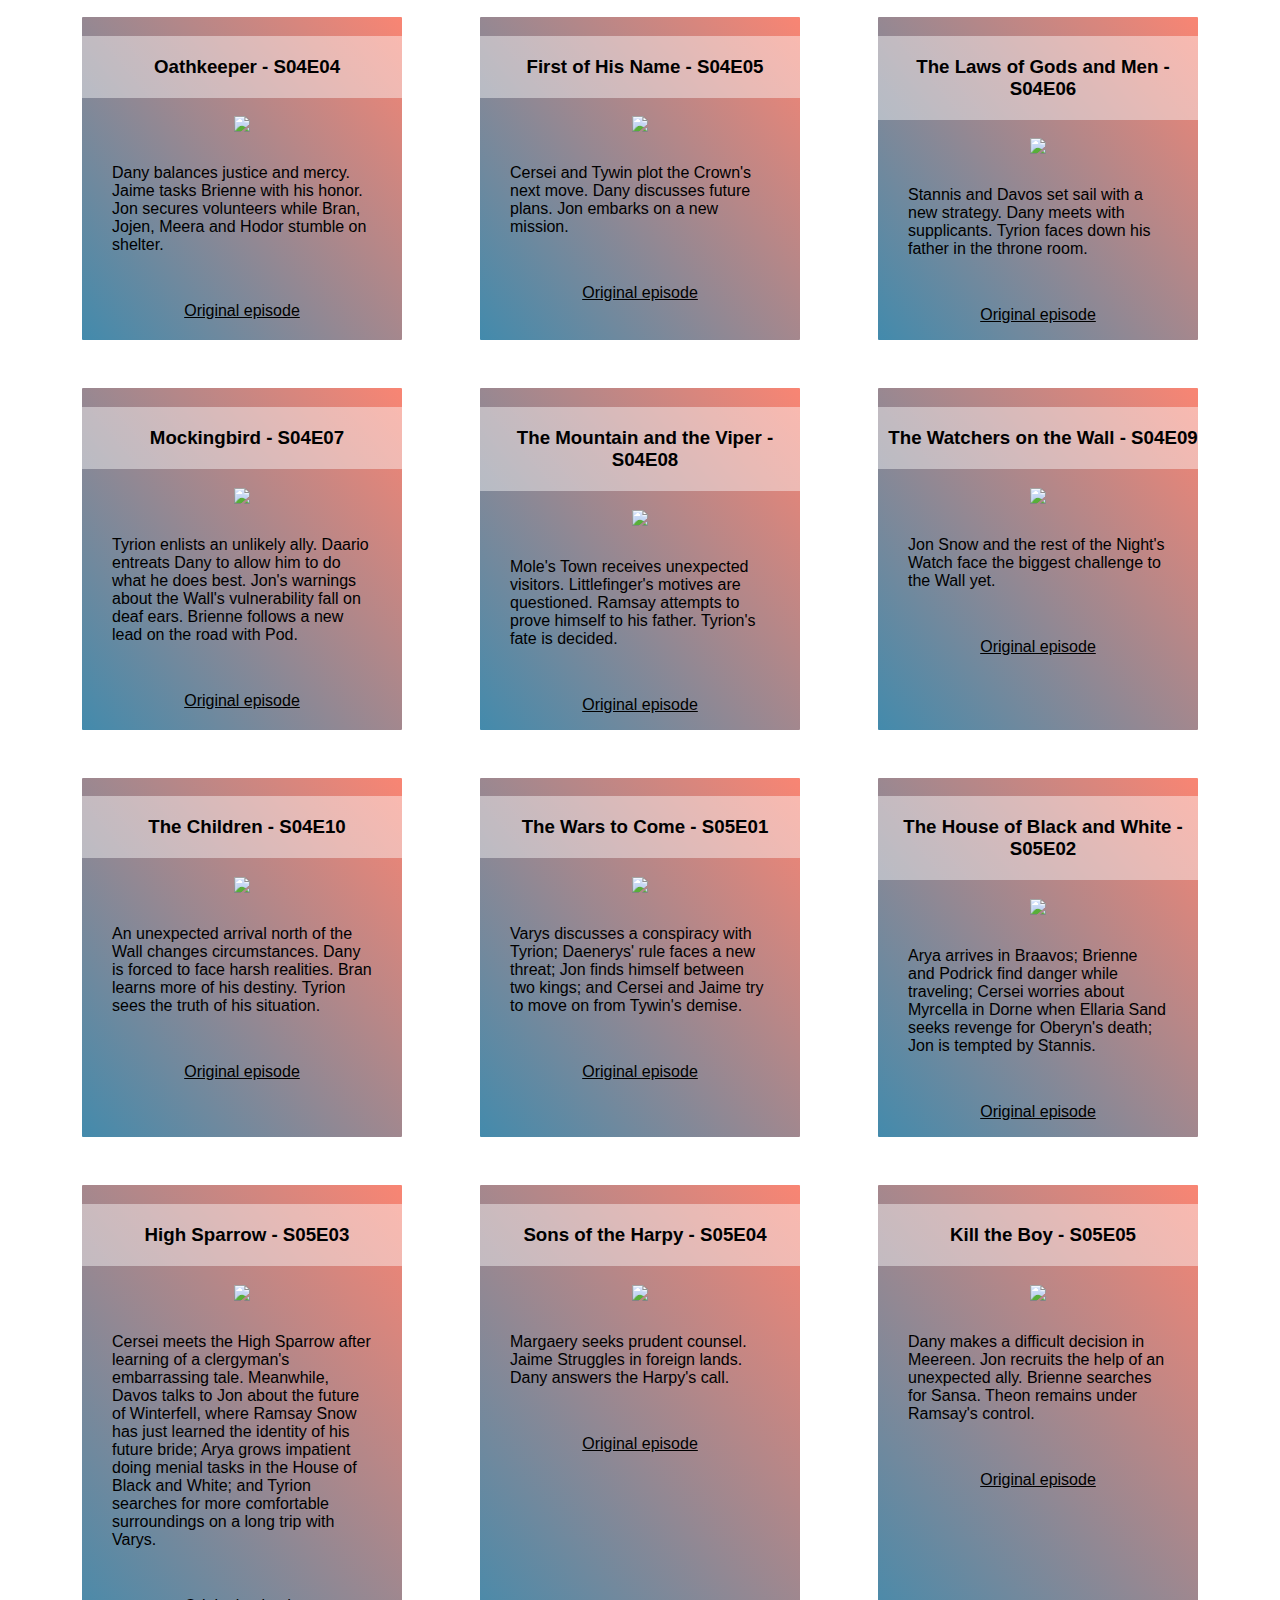
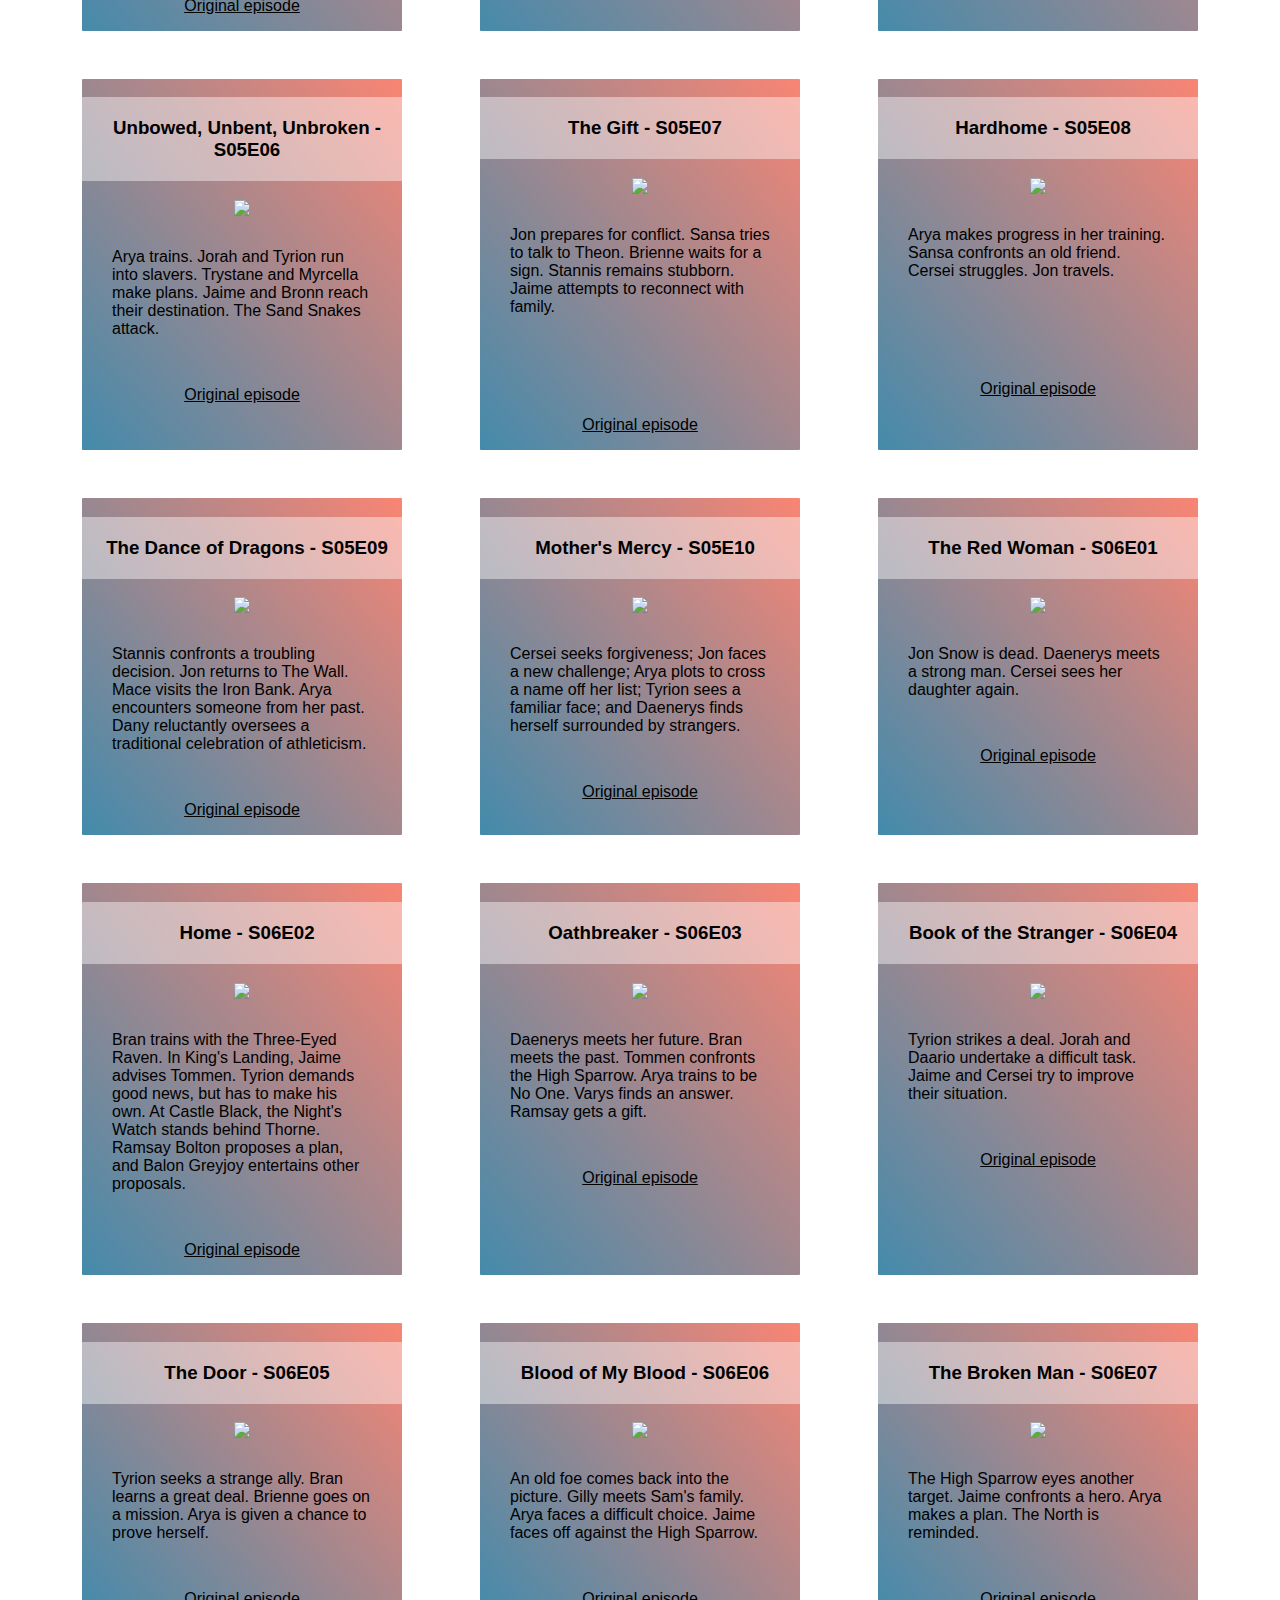
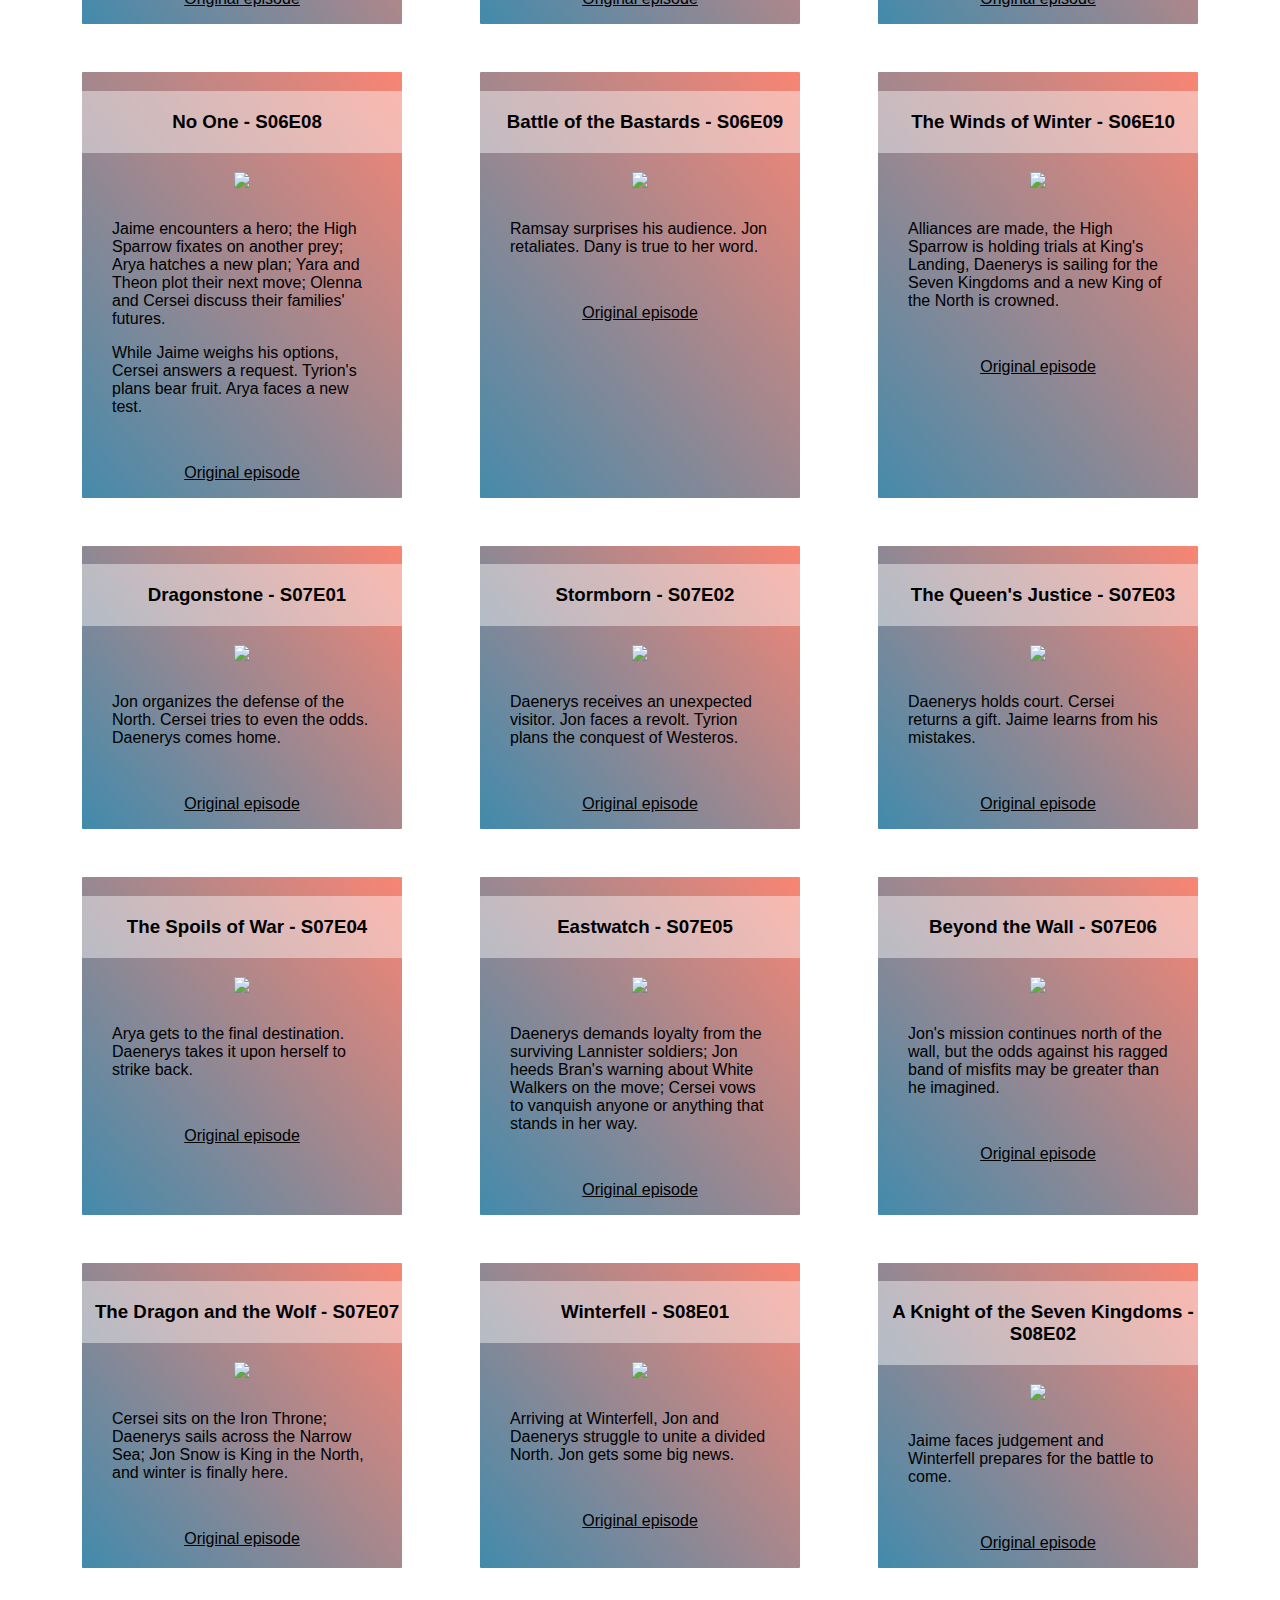
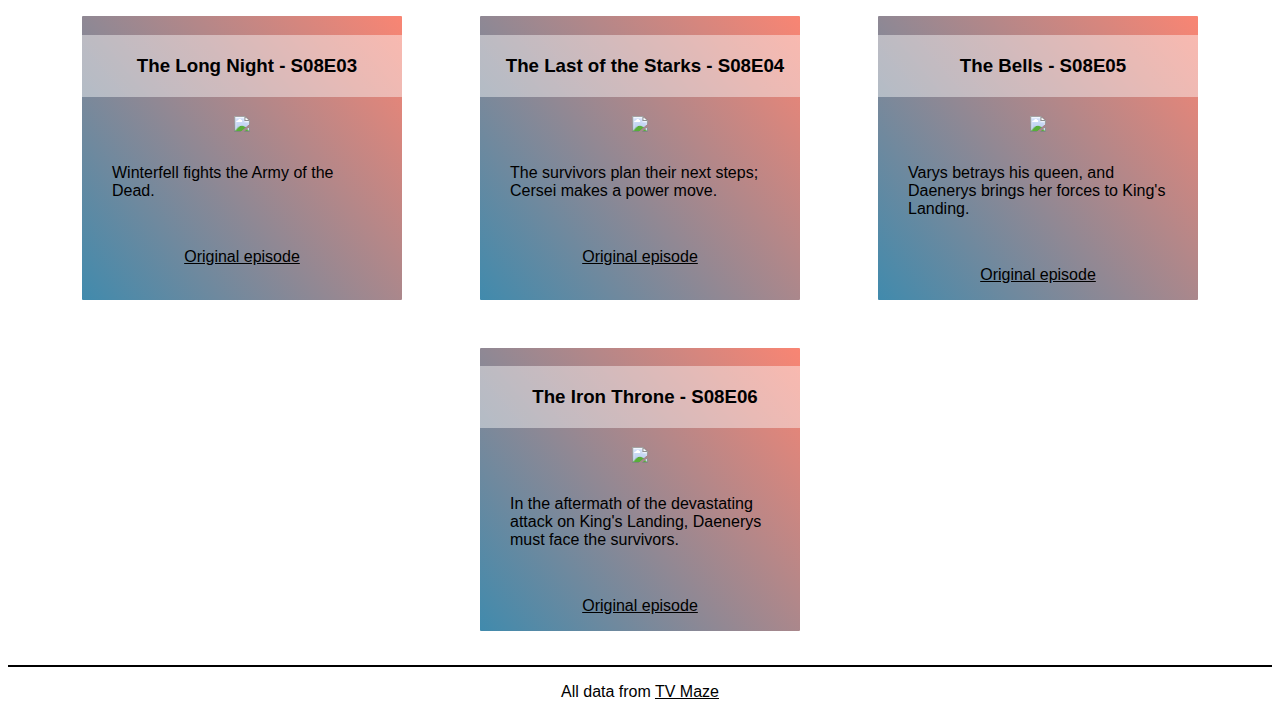
==== commit 79998537: "further css changes" ====
--- a/index.html
+++ b/index.html
@@ -15,13 +15,15 @@
         <option id="view-all" value="All episodes">All episodes</option>
       </select>
 
+      <div id="searchContainer">
       <input
         id="searchbar"
         type="text"
         name="search"
-        placeholder="Search ep.."
+        placeholder="Search episode..."
       />
       <p id="display-number"></p>
+      </div>
     </header>
 
     <main>
--- a/style.css
+++ b/style.css
@@ -4,6 +4,20 @@
   font-family: Arial, Helvetica, sans-serif;
 }
 
+header{
+  /* display: flex; */
+  margin: 40px;
+}
+
+#display-number{
+  display: inline-block;
+}
+
+main{
+  border-top: 2px solid;
+    border-bottom: 2px solid;
+    padding-top: 30px;
+}
 
 #root {
   display: flex;
@@ -14,21 +28,20 @@
   display: flex;
   flex-direction: column;
   align-items: center;
-  width: 350px;
-    border: 4px solid #ffffffc6;
+  width: 320px;
+    border: 4px solid #fff;
     border-radius: 5px;
     margin: 10px 0px 30px 0px;
-       background: linear-gradient(230deg, #e38cbf, #298bb4);
-    background-size: 100% 130%;
-    
+       background: linear-gradient(230deg, #f98573, #298bb4);
+    background-size: 100% 130%;    
 }
 
 .epCard:hover{
-    border: 4px solid #e38cd6;
+    border: 4px solid #f98573;
     /* transition: all 0.5s ease-out; */
 }
 
-h2{
+h3{
   background-color:#ffffff6e;
     width: inherit;
     /* height: 29px; */
